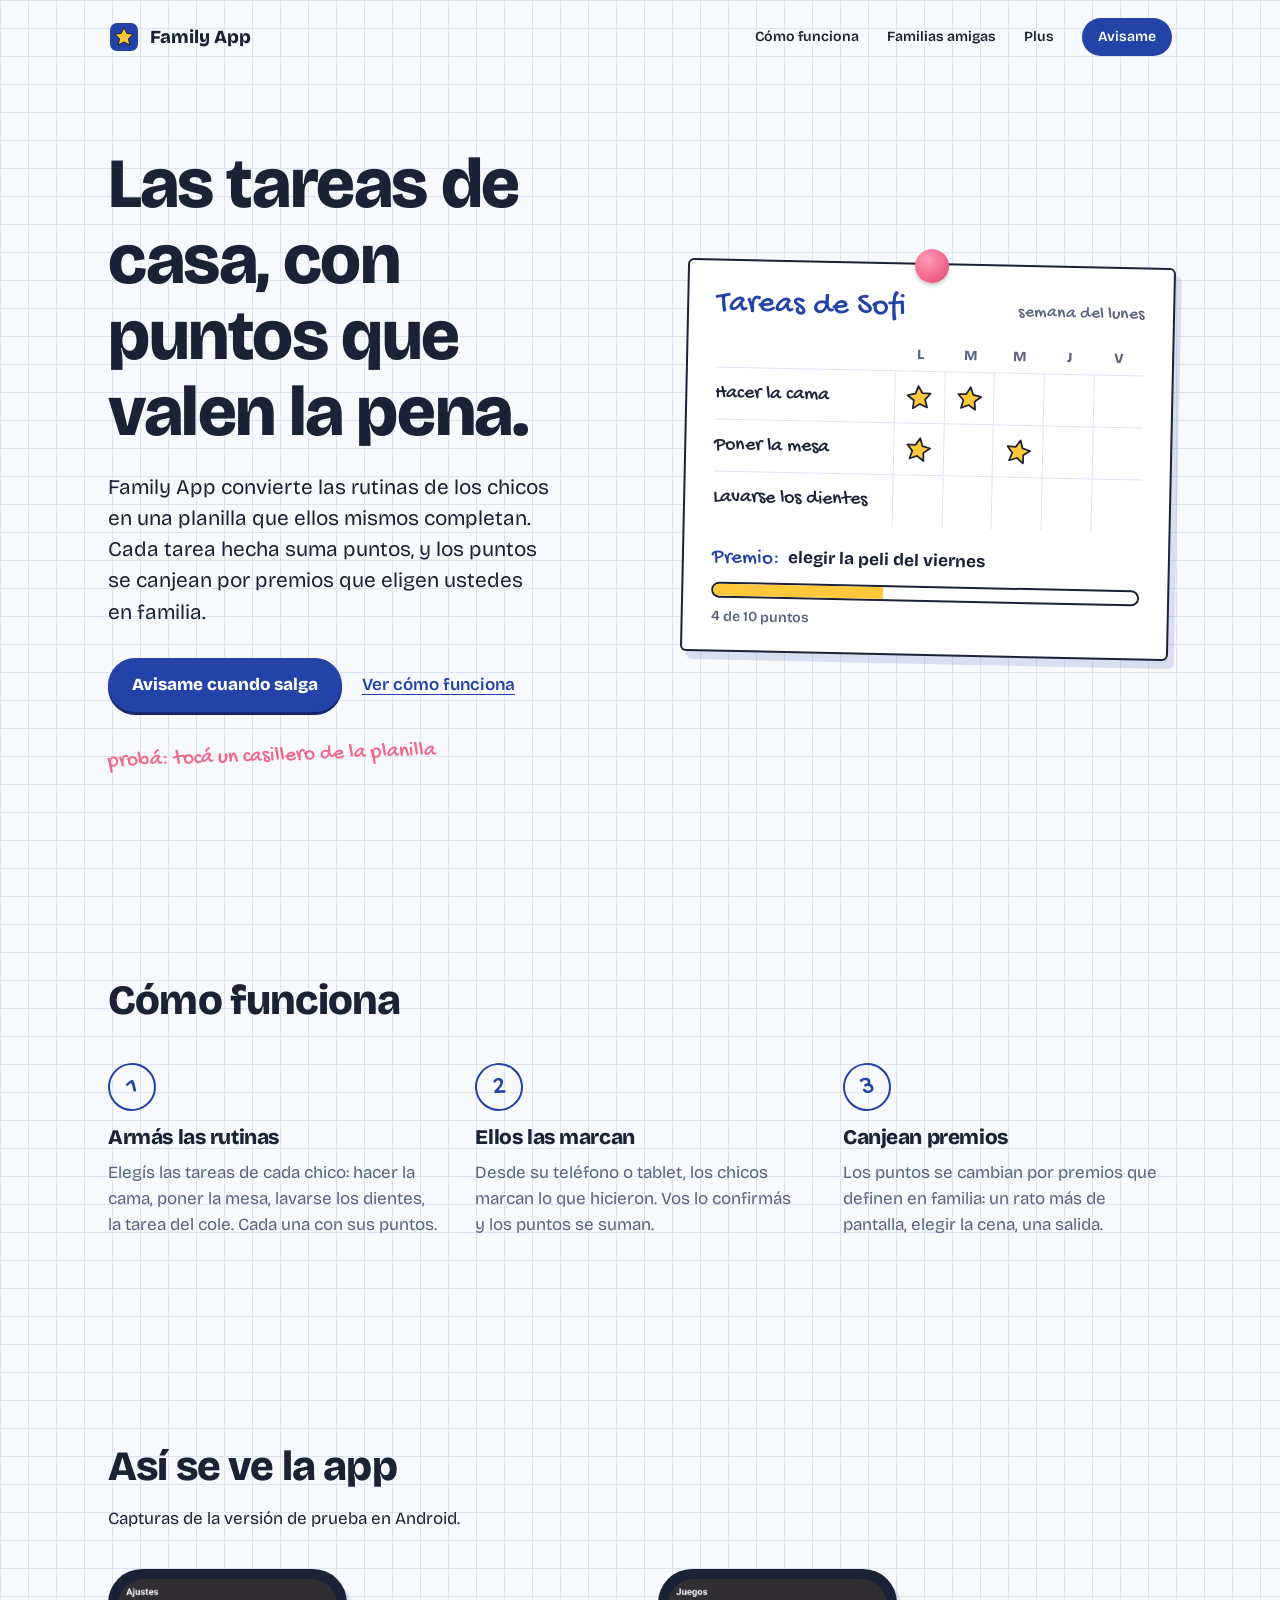
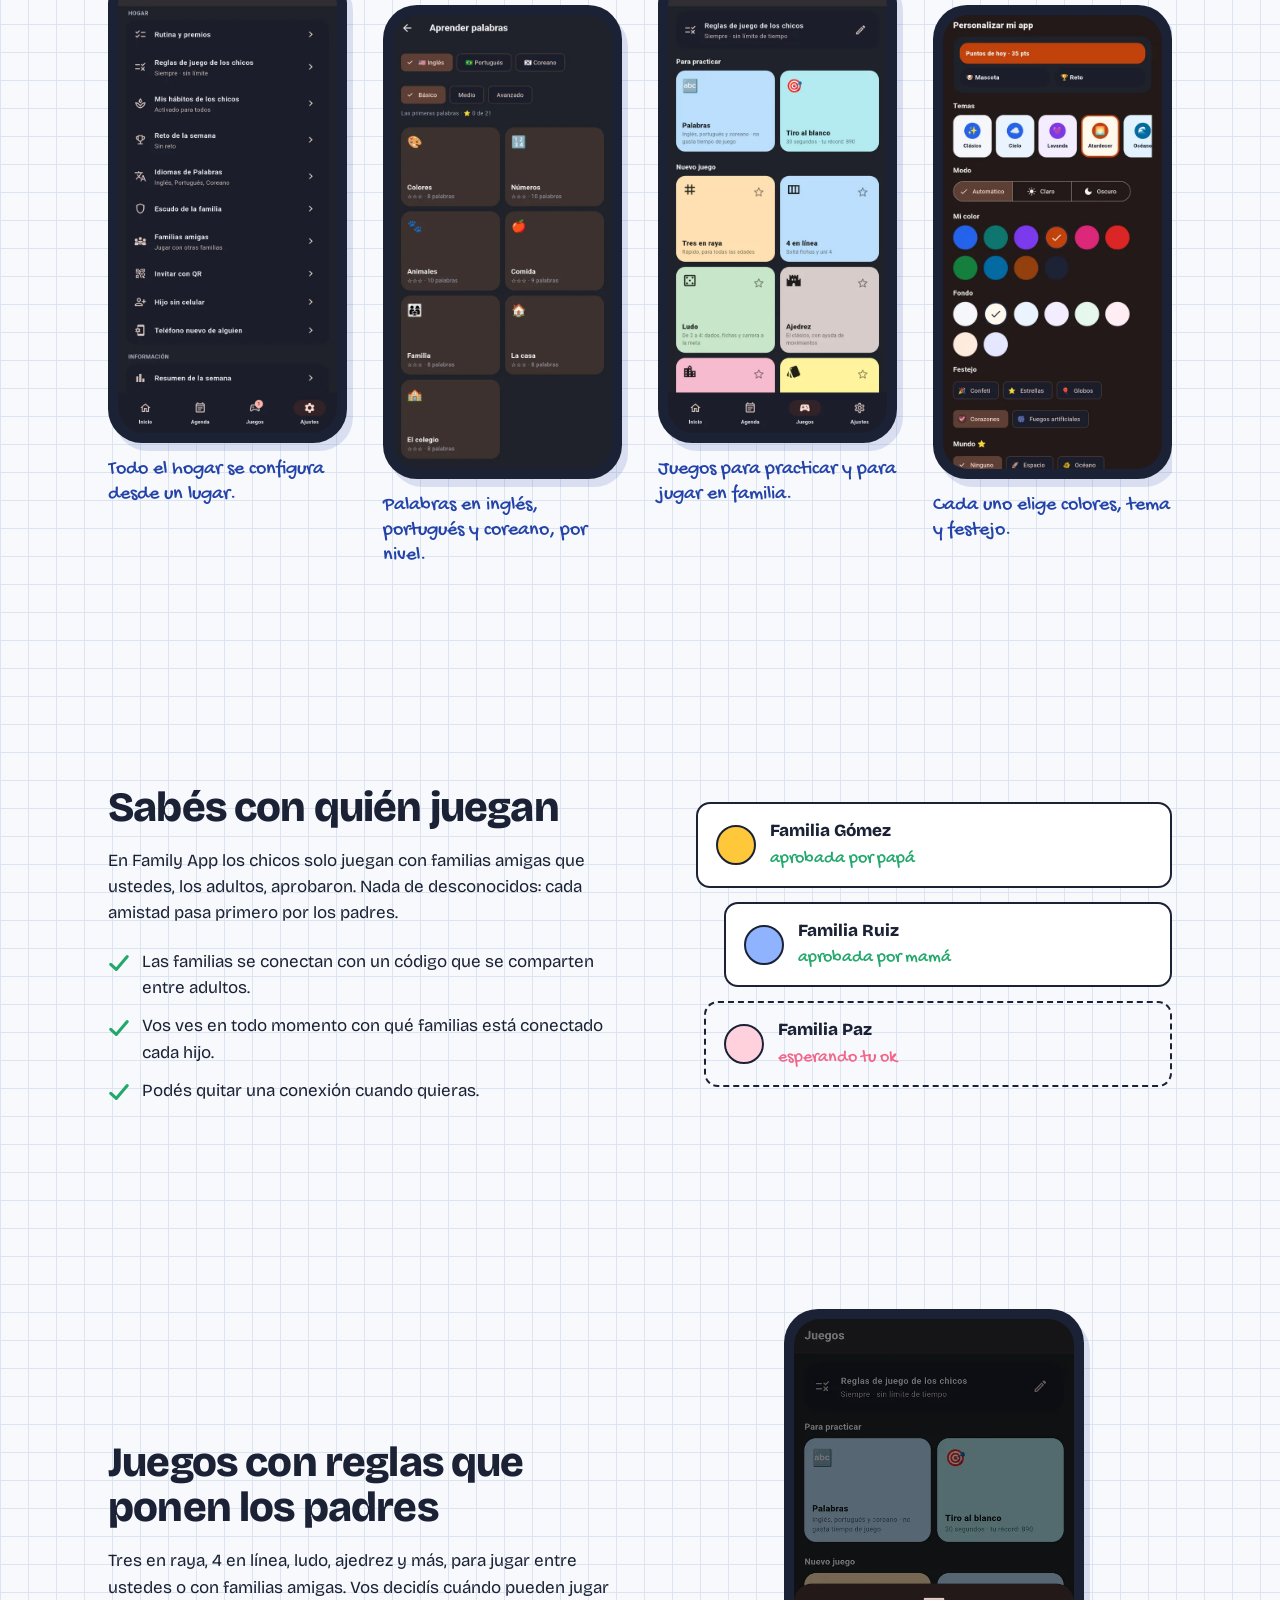
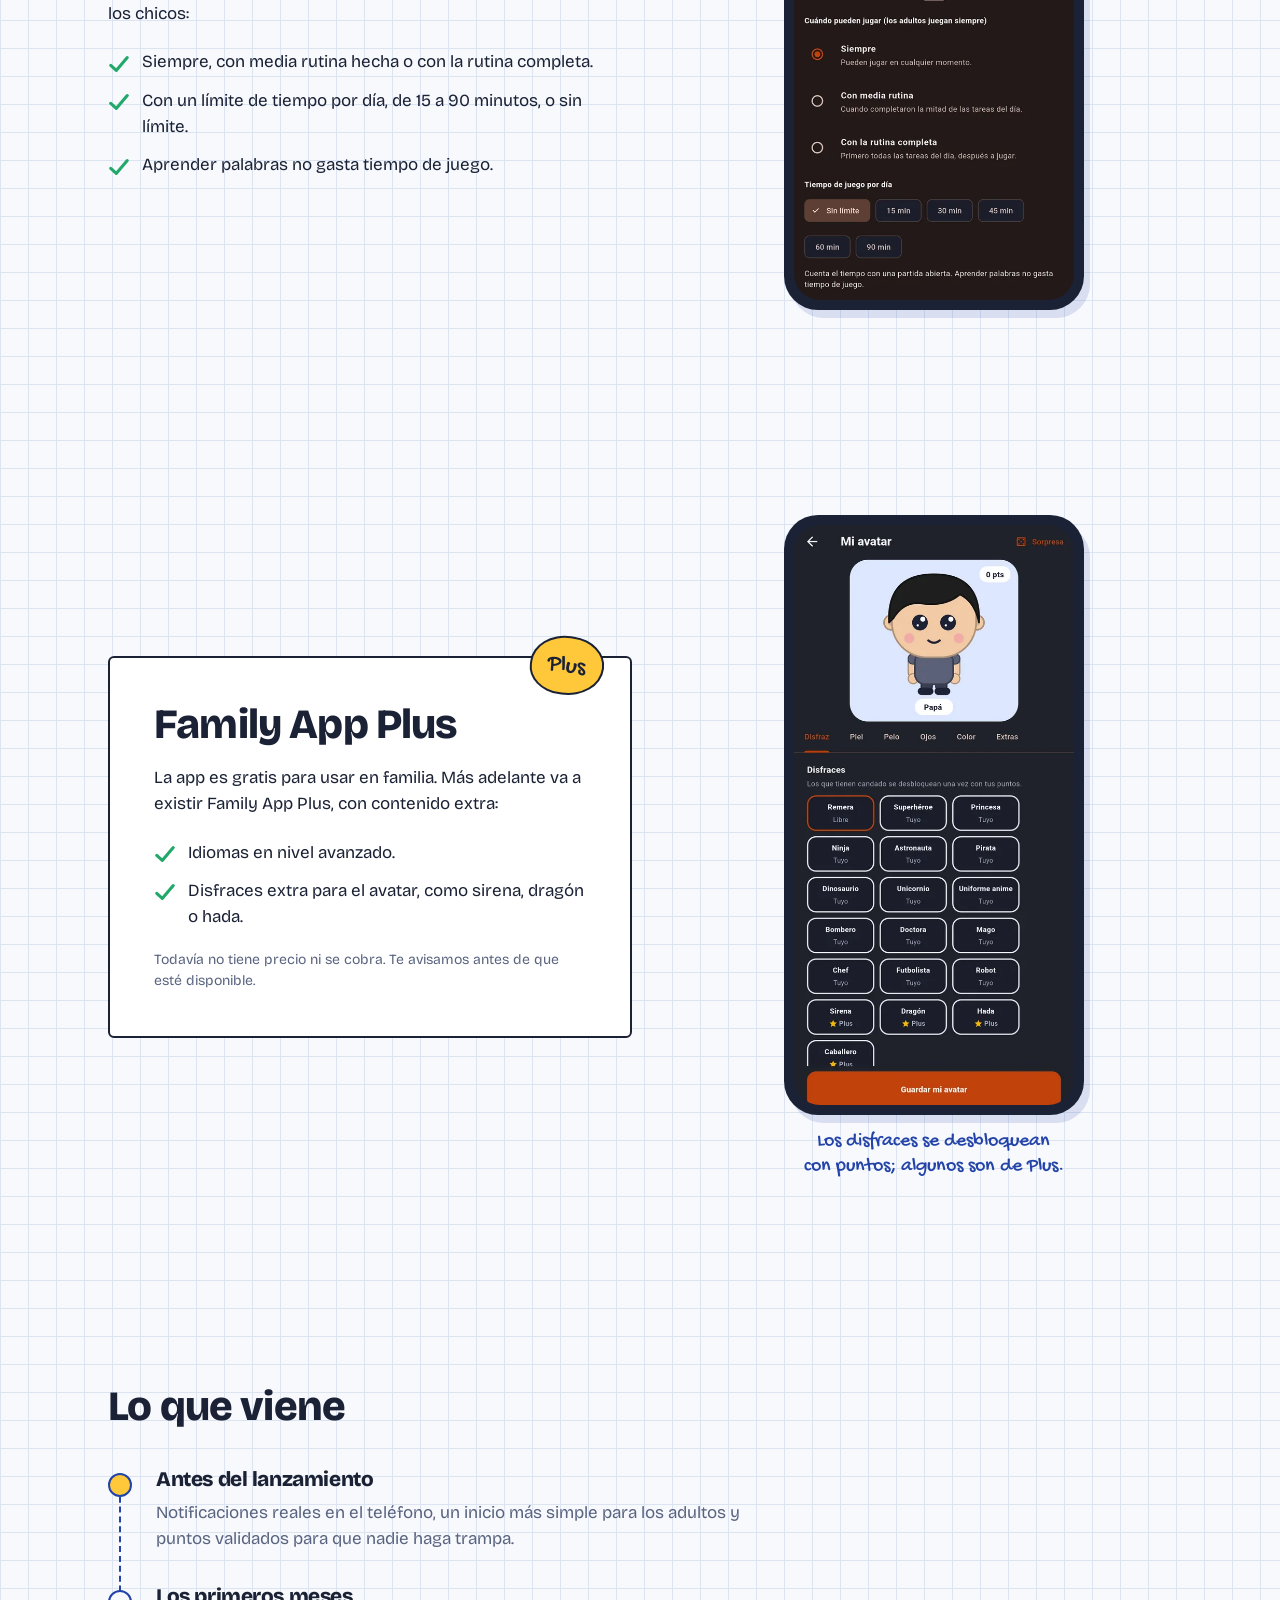
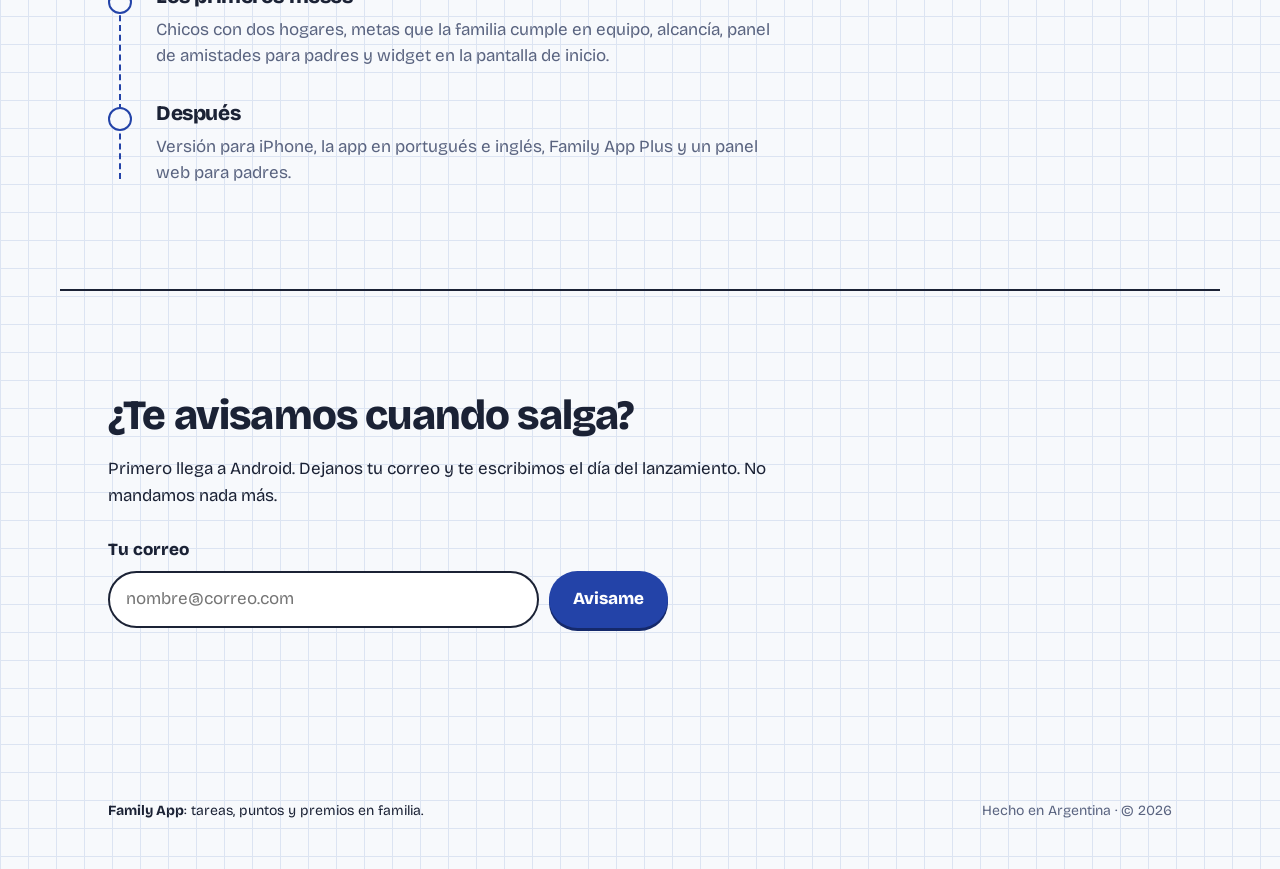
==== index.html @ 1976de0b "Agregar imagen para compartir" ====
<!doctype html>
<html lang="es-AR">
<head>
  <meta charset="utf-8">
  <meta name="viewport" content="width=device-width, initial-scale=1">
  <title>Family App · Tareas, puntos y premios en familia</title>
  <meta name="description" content="Family App ayuda a los chicos a hacerse cargo de sus tareas: rutinas, puntos y premios que se ganan en familia, y familias amigas para que sepas con quién juegan.">
  <!-- Vista previa al compartir (WhatsApp, Facebook, X). Si cambiás de dominio, actualizá las URL. -->
  <meta property="og:title" content="Family App: tareas, puntos y premios en familia">
  <meta property="og:description" content="Rutinas, puntos y premios para que los chicos se hagan cargo de sus tareas.">
  <meta property="og:type" content="website">
  <meta property="og:url" content="https://javimathesan.github.io/family_app_web/">
  <meta property="og:image" content="https://javimathesan.github.io/family_app_web/assets/og-image.jpg">
  <meta property="og:image:width" content="1200">
  <meta property="og:image:height" content="630">
  <meta property="og:image:alt" content="Family App: las tareas de casa, con puntos que valen la pena">
  <meta property="og:locale" content="es_AR">
  <meta name="twitter:card" content="summary_large_image">
  <meta name="theme-color" content="#2343A8">
  <link rel="icon" href="assets/favicon.svg" type="image/svg+xml">
  <link rel="preconnect" href="https://fonts.googleapis.com">
  <link rel="preconnect" href="https://fonts.gstatic.com" crossorigin>
  <link href="https://fonts.googleapis.com/css2?family=Bricolage+Grotesque:opsz,wght@12..96,400;12..96,600;12..96,800&family=Gochi+Hand&display=swap" rel="stylesheet">
  <link rel="stylesheet" href="styles.css">
</head>
<body>
  <a class="skip" href="#contenido">Ir al contenido</a>

  <header class="top">
    <a class="brand" href="#" aria-label="Family App, inicio">
      <img src="assets/favicon.svg" alt="" width="32" height="32">
      <span>Family App</span>
    </a>
    <nav aria-label="Secciones">
      <a href="#como-funciona">Cómo funciona</a>
      <a href="#familias">Familias amigas</a>
      <a href="#plus">Plus</a>
      <a class="nav-cta" href="#avisame">Avisame</a>
    </nav>
  </header>

  <main id="contenido">
    <!-- HERO -->
    <section class="hero">
      <div class="hero-copy">
        <h1>Las tareas de casa, con puntos que valen la pena.</h1>
        <p class="lead">Family App convierte las rutinas de los chicos en una planilla que ellos mismos completan. Cada tarea hecha suma puntos, y los puntos se canjean por premios que eligen ustedes en familia.</p>
        <div class="hero-actions">
          <a class="btn" href="#avisame">Avisame cuando salga</a>
          <a class="link" href="#como-funciona">Ver cómo funciona</a>
        </div>
        <p class="hand note-try">probá: tocá un casillero de la planilla</p>
      </div>

      <figure class="chart" aria-labelledby="chart-title">
        <div class="magnet" aria-hidden="true"></div>
        <div class="chart-head">
          <h2 id="chart-title" class="hand">Tareas de Sofi</h2>
          <span class="hand chart-week">semana del lunes</span>
        </div>
        <table>
          <thead>
            <tr>
              <th scope="col"><span class="sr-only">Tarea</span></th>
              <th scope="col">L</th><th scope="col">M</th><th scope="col">M</th><th scope="col">J</th><th scope="col">V</th>
            </tr>
          </thead>
          <tbody id="chart-body">
            <!-- se completa en main.js -->
          </tbody>
        </table>
        <div class="goal">
          <div class="goal-text">
            <span class="hand">Premio:</span>
            <strong>elegir la peli del viernes</strong>
          </div>
          <div class="goal-bar" role="progressbar" aria-valuemin="0" aria-valuemax="10" aria-valuenow="0" aria-label="Puntos para el premio">
            <span class="goal-fill"></span>
          </div>
          <output class="goal-count" id="goal-count" aria-live="polite">0 de 10 puntos</output>
        </div>
      </figure>
    </section>

    <!-- CÓMO FUNCIONA -->
    <section class="section" id="como-funciona">
      <h2>Cómo funciona</h2>
      <ol class="steps">
        <li>
          <h3>Armás las rutinas</h3>
          <p>Elegís las tareas de cada chico: hacer la cama, poner la mesa, lavarse los dientes, la tarea del cole. Cada una con sus puntos.</p>
        </li>
        <li>
          <h3>Ellos las marcan</h3>
          <p>Desde su teléfono o tablet, los chicos marcan lo que hicieron. Vos lo confirmás y los puntos se suman.</p>
        </li>
        <li>
          <h3>Canjean premios</h3>
          <p>Los puntos se cambian por premios que definen en familia: un rato más de pantalla, elegir la cena, una salida.</p>
        </li>
      </ol>
    </section>

    <!-- ASÍ SE VE -->
    <section class="section" id="asi-se-ve">
      <h2>Así se ve la app</h2>
      <p>Capturas de la versión de prueba en Android.</p>
      <div class="shots" tabindex="0" aria-label="Capturas de la app, se pueden desplazar">
        <figure class="phone-fig">
          <div class="phone"><img src="assets/capturas/ajustes-hogar.webp" alt="Ajustes del hogar: rutina y premios, reglas de juego, hábitos, reto de la semana, idiomas, familias amigas e invitar con QR" width="540" height="1120" loading="lazy"></div>
          <figcaption>Todo el hogar se configura desde un lugar.</figcaption>
        </figure>
        <figure class="phone-fig">
          <div class="phone"><img src="assets/capturas/palabras.webp" alt="Aprender palabras en inglés, portugués y coreano, por niveles y temas como colores, números y animales" width="540" height="1120" loading="lazy"></div>
          <figcaption>Palabras en inglés, portugués y coreano, por nivel.</figcaption>
        </figure>
        <figure class="phone-fig">
          <div class="phone"><img src="assets/capturas/juegos.webp" alt="Pantalla de juegos: para practicar y juegos de mesa como tres en raya, 4 en línea, ludo y ajedrez" width="540" height="1120" loading="lazy"></div>
          <figcaption>Juegos para practicar y para jugar en familia.</figcaption>
        </figure>
        <figure class="phone-fig">
          <div class="phone"><img src="assets/capturas/personalizar.webp" alt="Personalizar la app: temas, modo claro u oscuro, color, fondo y festejos" width="540" height="1120" loading="lazy"></div>
          <figcaption>Cada uno elige colores, tema y festejo.</figcaption>
        </figure>
      </div>
    </section>

    <!-- FAMILIAS AMIGAS -->
    <section class="section split" id="familias">
      <div>
        <h2>Sabés con quién juegan</h2>
        <p>En Family App los chicos solo juegan con familias amigas que ustedes, los adultos, aprobaron. Nada de desconocidos: cada amistad pasa primero por los padres.</p>
        <ul class="ticks">
          <li>Las familias se conectan con un código que se comparten entre adultos.</li>
          <li>Vos ves en todo momento con qué familias está conectado cada hijo.</li>
          <li>Podés quitar una conexión cuando quieras.</li>
        </ul>
      </div>
      <div class="friends" aria-hidden="true">
        <div class="friend"><span class="dot dot-a"></span>Familia Gómez<small class="hand">aprobada por papá</small></div>
        <div class="friend"><span class="dot dot-b"></span>Familia Ruiz<small class="hand">aprobada por mamá</small></div>
        <div class="friend pending"><span class="dot dot-c"></span>Familia Paz<small class="hand">esperando tu ok</small></div>
      </div>
    </section>

    <!-- JUEGOS -->
    <section class="section split" id="juegos">
      <div>
        <h2>Juegos con reglas que ponen los padres</h2>
        <p>Tres en raya, 4 en línea, ludo, ajedrez y más, para jugar entre ustedes o con familias amigas. Vos decidís cuándo pueden jugar los chicos:</p>
        <ul class="ticks">
          <li>Siempre, con media rutina hecha o con la rutina completa.</li>
          <li>Con un límite de tiempo por día, de 15 a 90 minutos, o sin límite.</li>
          <li>Aprender palabras no gasta tiempo de juego.</li>
        </ul>
      </div>
      <figure class="phone-fig solo">
        <div class="phone"><img src="assets/capturas/reglas-de-juego.webp" alt="Reglas de juego: cuándo pueden jugar los chicos y cuánto tiempo por día" width="540" height="1120" loading="lazy"></div>
      </figure>
    </section>

    <!-- PLUS -->
    <section class="section plus split" id="plus">
      <div class="plus-card">
        <span class="sticker" aria-hidden="true">Plus</span>
        <h2>Family App Plus</h2>
        <p>La app es gratis para usar en familia. Más adelante va a existir Family App Plus, con contenido extra:</p>
        <ul class="ticks">
          <li>Idiomas en nivel avanzado.</li>
          <li>Disfraces extra para el avatar, como sirena, dragón o hada.</li>
        </ul>
        <p class="muted">Todavía no tiene precio ni se cobra. Te avisamos antes de que esté disponible.</p>
      </div>
      <figure class="phone-fig solo">
        <div class="phone"><img src="assets/capturas/avatar.webp" alt="Editor de avatar con disfraces: los comunes se desbloquean con puntos y algunos son de Plus" width="540" height="1120" loading="lazy"></div>
        <figcaption>Los disfraces se desbloquean con puntos; algunos son de Plus.</figcaption>
      </figure>
    </section>

    <!-- LO QUE VIENE -->
    <section class="section" id="lo-que-viene">
      <h2>Lo que viene</h2>
      <ol class="road">
        <li>
          <h3>Antes del lanzamiento</h3>
          <p>Notificaciones reales en el teléfono, un inicio más simple para los adultos y puntos validados para que nadie haga trampa.</p>
        </li>
        <li>
          <h3>Los primeros meses</h3>
          <p>Chicos con dos hogares, metas que la familia cumple en equipo, alcancía, panel de amistades para padres y widget en la pantalla de inicio.</p>
        </li>
        <li>
          <h3>Después</h3>
          <p>Versión para iPhone, la app en portugués e inglés, Family App Plus y un panel web para padres.</p>
        </li>
      </ol>
    </section>

    <!-- AVISAME -->
    <section class="section signup" id="avisame">
      <h2>¿Te avisamos cuando salga?</h2>
      <p>Primero llega a Android. Dejanos tu correo y te escribimos el día del lanzamiento. No mandamos nada más.</p>
      <form id="signup-form" class="signup-form" novalidate>
        <label for="email">Tu correo</label>
        <div class="field">
          <input id="email" name="email" type="email" autocomplete="email" placeholder="nombre@correo.com" required>
          <button class="btn" type="submit">Avisame</button>
        </div>
        <p class="form-msg" id="form-msg" role="status" aria-live="polite"></p>
      </form>
    </section>
  </main>

  <footer class="foot">
    <p><strong>Family App</strong>: tareas, puntos y premios en familia.</p>
    <p class="muted">Hecho en Argentina · © <span id="year">2026</span></p>
  </footer>

  <script src="main.js"></script>
</body>
</html>
---- styles.css ----
/* Family App — sitio del producto
   Lenguaje visual: la planilla de tareas pegada en la heladera.
   Papel cuadriculado, birome azul, stickers. */

:root {
  --paper: #F7F9FC;      /* papel frío, no crema */
  --grid: #DCE4F2;       /* cuadrícula del cuaderno */
  --ink: #2343A8;        /* birome azul */
  --text: #1B2235;
  --muted: #5A6480;
  --star: #FFC83A;       /* sticker estrella */
  --mint: #23A86B;       /* tilde / aprobado */
  --gum: #F2668B;        /* chicle, acento secundario */
  --card: #FFFFFF;

  --font: "Bricolage Grotesque", system-ui, sans-serif;
  --hand: "Gochi Hand", "Comic Sans MS", cursive;

  --step--1: 0.875rem;
  --step-0: 1.0625rem;
  --step-1: 1.3rem;
  --step-2: 1.7rem;
  --step-3: clamp(2rem, 4vw, 2.6rem);
  --step-4: clamp(2.5rem, 6.2vw, 4.4rem);

  --gutter: clamp(16px, 4vw, 48px);
  --max: 1160px;
}

*, *::before, *::after { box-sizing: border-box; }
html { scroll-behavior: smooth; }
@media (prefers-reduced-motion: reduce) { html { scroll-behavior: auto; } }

body {
  margin: 0;
  font-family: var(--font);
  font-size: var(--step-0);
  line-height: 1.55;
  color: var(--text);
  background-color: var(--paper);
  background-image:
    linear-gradient(var(--grid) 1px, transparent 1px),
    linear-gradient(90deg, var(--grid) 1px, transparent 1px);
  background-size: 28px 28px;
  -webkit-font-smoothing: antialiased;
}

img { display: block; max-width: 100%; }
h1, h2, h3 { font-weight: 800; line-height: 1.08; letter-spacing: -0.02em; margin: 0; }
p { margin: 0; }
a { color: var(--ink); }

:focus-visible { outline: 3px solid var(--gum); outline-offset: 3px; border-radius: 4px; }

.hand { font-family: var(--hand); font-weight: 400; letter-spacing: 0; }
.muted { color: var(--muted); }
.sr-only { position: absolute; width: 1px; height: 1px; overflow: hidden; clip: rect(0 0 0 0); white-space: nowrap; }

.skip { position: absolute; left: -999px; top: 8px; background: var(--ink); color: #fff; padding: 8px 14px; border-radius: 8px; z-index: 10; }
.skip:focus { left: 8px; }

/* ---------- Encabezado ---------- */
.top {
  max-width: var(--max);
  margin: 0 auto;
  padding: 18px var(--gutter);
  display: flex;
  align-items: center;
  justify-content: space-between;
  gap: 16px;
}
.brand { display: flex; align-items: center; gap: 10px; text-decoration: none; color: var(--text); font-weight: 800; font-size: 1.15rem; }
.top nav { display: flex; align-items: center; gap: clamp(12px, 2.4vw, 28px); }
.top nav a { text-decoration: none; color: var(--text); font-weight: 600; font-size: var(--step--1); }
.top nav a:hover { color: var(--ink); text-decoration: underline; text-underline-offset: 4px; }
.top nav .nav-cta { background: var(--ink); color: #fff; padding: 8px 16px; border-radius: 999px; }
.top nav .nav-cta:hover { color: #fff; background: #1A3488; text-decoration: none; }

/* ---------- Botones ---------- */
.btn {
  display: inline-block;
  font: inherit;
  font-weight: 800;
  background: var(--ink);
  color: #fff;
  border: 0;
  padding: 14px 24px;
  border-radius: 999px;
  text-decoration: none;
  cursor: pointer;
  box-shadow: 0 3px 0 #15296B;
  transition: transform .12s ease, box-shadow .12s ease;
}
.btn:hover { background: #1A3488; }
.btn:active { transform: translateY(3px); box-shadow: 0 0 0 #15296B; }
.link { font-weight: 600; text-underline-offset: 4px; }

/* ---------- Hero ---------- */
.hero {
  max-width: var(--max);
  margin: 0 auto;
  padding: clamp(32px, 6vw, 72px) var(--gutter) clamp(56px, 8vw, 104px);
  display: grid;
  grid-template-columns: 1.05fr 1fr;
  gap: clamp(32px, 5vw, 72px);
  align-items: center;
}
.hero h1 { font-size: var(--step-4); max-width: 13ch; }
.lead { margin-top: 22px; font-size: var(--step-1); line-height: 1.5; max-width: 34ch; color: var(--text); }
.hero-actions { margin-top: 30px; display: flex; flex-wrap: wrap; gap: 20px; align-items: center; }
.note-try { margin-top: 28px; font-size: 1.35rem; color: var(--gum); transform: rotate(-2deg); display: inline-block; }

/* La planilla */
.chart {
  position: relative;
  margin: 0;
  background: var(--card);
  border: 2px solid var(--text);
  border-radius: 6px;
  padding: 26px clamp(16px, 3vw, 28px) 22px;
  transform: rotate(1.2deg);
  box-shadow: 6px 8px 0 rgba(35, 67, 168, .14);
}
.magnet {
  position: absolute; top: -16px; left: 50%;
  width: 34px; height: 34px; margin-left: -17px;
  border-radius: 50%;
  background: radial-gradient(circle at 35% 30%, #FF9BB5, var(--gum) 60%, #C9466B);
  box-shadow: 0 3px 4px rgba(0,0,0,.18);
}
.chart-head { display: flex; justify-content: space-between; align-items: baseline; gap: 12px; margin-bottom: 12px; }
.chart-head h2 { font-size: 2rem; color: var(--ink); font-weight: 400; }
.chart-week { color: var(--muted); font-size: 1.1rem; }

.chart table { width: 100%; border-collapse: collapse; table-layout: fixed; }
.chart th { font-weight: 800; font-size: var(--step--1); color: var(--muted); padding: 6px 0; }
.chart thead th:first-child { width: 42%; }
.chart tbody th {
  text-align: left; font-family: var(--hand); font-weight: 400; font-size: 1.25rem; color: var(--text);
  padding: 4px 6px 4px 0; border-top: 1.5px solid var(--grid);
}
.chart td { border-top: 1.5px solid var(--grid); border-left: 1.5px solid var(--grid); padding: 0; height: 52px; }

.cell {
  width: 100%; height: 100%;
  background: transparent; border: 0; padding: 0;
  cursor: pointer; display: grid; place-items: center;
}
.cell:hover { background: #F1F5FD; }
.cell svg { width: 30px; height: 30px; opacity: 0; transform: scale(.3) rotate(-40deg); }
.cell[aria-pressed="true"] svg { opacity: 1; transform: scale(1) rotate(var(--tilt, -8deg)); transition: transform .28s cubic-bezier(.3,1.6,.5,1), opacity .1s; }
@media (prefers-reduced-motion: reduce) { .cell[aria-pressed="true"] svg { transition: none; } }

.goal { margin-top: 18px; display: grid; gap: 8px; }
.goal-text { display: flex; gap: 8px; align-items: baseline; flex-wrap: wrap; }
.goal-text .hand { color: var(--ink); font-size: 1.3rem; }
.goal-bar { height: 16px; border: 2px solid var(--text); border-radius: 999px; overflow: hidden; background: #fff; }
.goal-fill { display: block; height: 100%; width: 0; background: var(--star); transition: width .35s ease; }
.goal-count { font-size: var(--step--1); color: var(--muted); font-weight: 600; }
.goal.done .goal-count { color: var(--mint); }

/* ---------- Secciones ---------- */
.section {
  max-width: var(--max);
  margin: 0 auto;
  padding: clamp(56px, 8vw, 104px) var(--gutter);
}
.section > h2 { font-size: var(--step-3); max-width: 20ch; }
.section > p { margin-top: 18px; max-width: 60ch; }
.narrow { font-size: var(--step-1); }

/* Pasos (es una secuencia real) */
.steps { list-style: none; counter-reset: step; padding: 0; margin: 40px 0 0; display: grid; grid-template-columns: repeat(3, 1fr); gap: clamp(20px, 3vw, 40px); }
.steps li { counter-increment: step; position: relative; padding-top: 64px; }
.steps li::before {
  content: counter(step);
  position: absolute; top: 0; left: 0;
  width: 48px; height: 48px; border-radius: 50%;
  display: grid; place-items: center;
  font-family: var(--hand); font-size: 1.7rem; color: var(--ink);
  border: 2px solid var(--ink);
  transform: rotate(-6deg);
}
.steps h3 { font-size: var(--step-1); }
.steps p { margin-top: 10px; color: var(--muted); max-width: 32ch; }

/* Familias amigas */
.split { display: grid; grid-template-columns: 1.1fr 1fr; gap: clamp(32px, 5vw, 72px); align-items: center; }
.split h2 { font-size: var(--step-3); }
.split > div > p { margin-top: 18px; max-width: 46ch; }
.ticks { list-style: none; padding: 0; margin: 22px 0 0; display: grid; gap: 12px; }
.ticks li { position: relative; padding-left: 34px; max-width: 46ch; }
.ticks li::before {
  content: ""; position: absolute; left: 0; top: .2em;
  width: 22px; height: 22px;
  background: no-repeat center/contain url("data:image/svg+xml,%3Csvg xmlns='http://www.w3.org/2000/svg' viewBox='0 0 24 24'%3E%3Cpath d='M3 13.5 9 19 21 5' fill='none' stroke='%2323A86B' stroke-width='3.4' stroke-linecap='round' stroke-linejoin='round'/%3E%3C/svg%3E");
}

.friends { display: grid; gap: 14px; }
.friend {
  display: grid; grid-template-columns: auto 1fr; column-gap: 14px; align-items: center;
  background: var(--card); border: 2px solid var(--text); border-radius: 14px;
  padding: 14px 18px; font-weight: 800;
}
.friend small { grid-column: 2; font-size: 1.1rem; color: var(--mint); }
.friend.pending { border-style: dashed; background: transparent; }
.friend.pending small { color: var(--gum); }
.friend:nth-child(2) { margin-left: 28px; }
.friend:nth-child(3) { margin-left: 8px; }
.dot { grid-row: span 2; width: 40px; height: 40px; border-radius: 50%; border: 2px solid var(--text); }
.dot-a { background: var(--star); }
.dot-b { background: #8FB3FF; }
.dot-c { background: #FFD1DC; }

/* Capturas en marco de teléfono */
.phone-fig { margin: 0; }
.phone {
  background: #1B2235;
  border-radius: 34px;
  padding: 10px;
  box-shadow: 6px 8px 0 rgba(35, 67, 168, .14);
}
.phone img { width: 100%; height: auto; border-radius: 26px; }
.phone-fig figcaption { margin-top: 14px; font-family: var(--hand); font-size: 1.25rem; color: var(--ink); line-height: 1.25; max-width: 24ch; }
.phone-fig.solo { width: 100%; max-width: 300px; justify-self: center; }
.phone-fig.solo figcaption { text-align: center; margin-inline: auto; }

.shots {
  margin-top: 36px;
  display: grid;
  grid-template-columns: repeat(4, minmax(200px, 1fr));
  gap: clamp(18px, 3vw, 36px);
  overflow-x: auto;
  scroll-snap-type: x mandatory;
  padding-bottom: 12px;
}
.shots .phone-fig { scroll-snap-align: start; }
.shots .phone-fig:nth-child(even) { margin-top: 36px; }

/* Plus */
.plus-card {
  position: relative;
  max-width: 640px;
  background: var(--card);
  border: 2px solid var(--text);
  border-radius: 6px;
  padding: clamp(28px, 4vw, 44px);
}
.plus-card h2 { font-size: var(--step-3); }
.plus-card > p { margin-top: 16px; max-width: 52ch; }
.plus-card .muted { font-size: var(--step--1); }
.sticker {
  position: absolute; top: -22px; right: 26px;
  font-family: var(--hand); font-size: 1.5rem; color: var(--text);
  background: var(--star);
  padding: 10px 16px 8px;
  border-radius: 50% 46% 52% 44%;
  transform: rotate(8deg);
  border: 2px solid var(--text);
}

/* Lo que viene (también es una secuencia) */
.road { list-style: none; padding: 0; margin: 40px 0 0; position: relative; display: grid; gap: 34px; max-width: 720px; }
.road::before { content: ""; position: absolute; left: 11px; top: 8px; bottom: 8px; border-left: 2px dashed var(--ink); }
.road li { position: relative; padding-left: 48px; }
.road li::before {
  content: ""; position: absolute; left: 0; top: 4px;
  width: 24px; height: 24px; border-radius: 50%;
  background: var(--paper); border: 2px solid var(--ink);
}
.road li:first-child::before { background: var(--star); }
.road h3 { font-size: var(--step-1); }
.road p { margin-top: 8px; color: var(--muted); max-width: 56ch; }

/* Avisame */
.signup { border-top: 2px solid var(--text); }
.signup-form { margin-top: 28px; max-width: 560px; }
.signup-form label { display: block; font-weight: 800; margin-bottom: 8px; }
.field { display: flex; gap: 10px; flex-wrap: wrap; }
.field input {
  flex: 1 1 240px; min-width: 0;
  font: inherit; padding: 13px 16px;
  border: 2px solid var(--text); border-radius: 999px; background: #fff; color: var(--text);
}
.field input[aria-invalid="true"] { border-color: var(--gum); }
.form-msg { margin-top: 12px; min-height: 1.5em; font-weight: 600; }
.form-msg.error { color: #C2264F; }
.form-msg.ok { color: var(--mint); }

/* Pie */
.foot {
  max-width: var(--max); margin: 0 auto;
  padding: 32px var(--gutter) 48px;
  display: flex; justify-content: space-between; flex-wrap: wrap; gap: 8px;
  font-size: var(--step--1);
}

/* ---------- Responsive ---------- */
@media (max-width: 880px) {
  .hero, .split { grid-template-columns: 1fr; }
  .hero h1 { max-width: 16ch; }
  .chart { transform: rotate(0.6deg); }
  .steps { grid-template-columns: 1fr; }
  .note-try { margin-bottom: 8px; }
  .shots { grid-template-columns: repeat(4, 62vw); margin-inline: calc(var(--gutter) * -1); padding-inline: var(--gutter); scroll-padding-inline: var(--gutter); }
  .shots .phone-fig:nth-child(even) { margin-top: 0; }
  .phone-fig.solo { max-width: 260px; }
}
@media (max-width: 560px) {
  .top nav a:not(.nav-cta) { display: none; }
  .chart tbody th { font-size: 1.05rem; }
  .chart td { height: 44px; }
  .cell svg { width: 24px; height: 24px; }
  .friend:nth-child(2) { margin-left: 14px; }
}
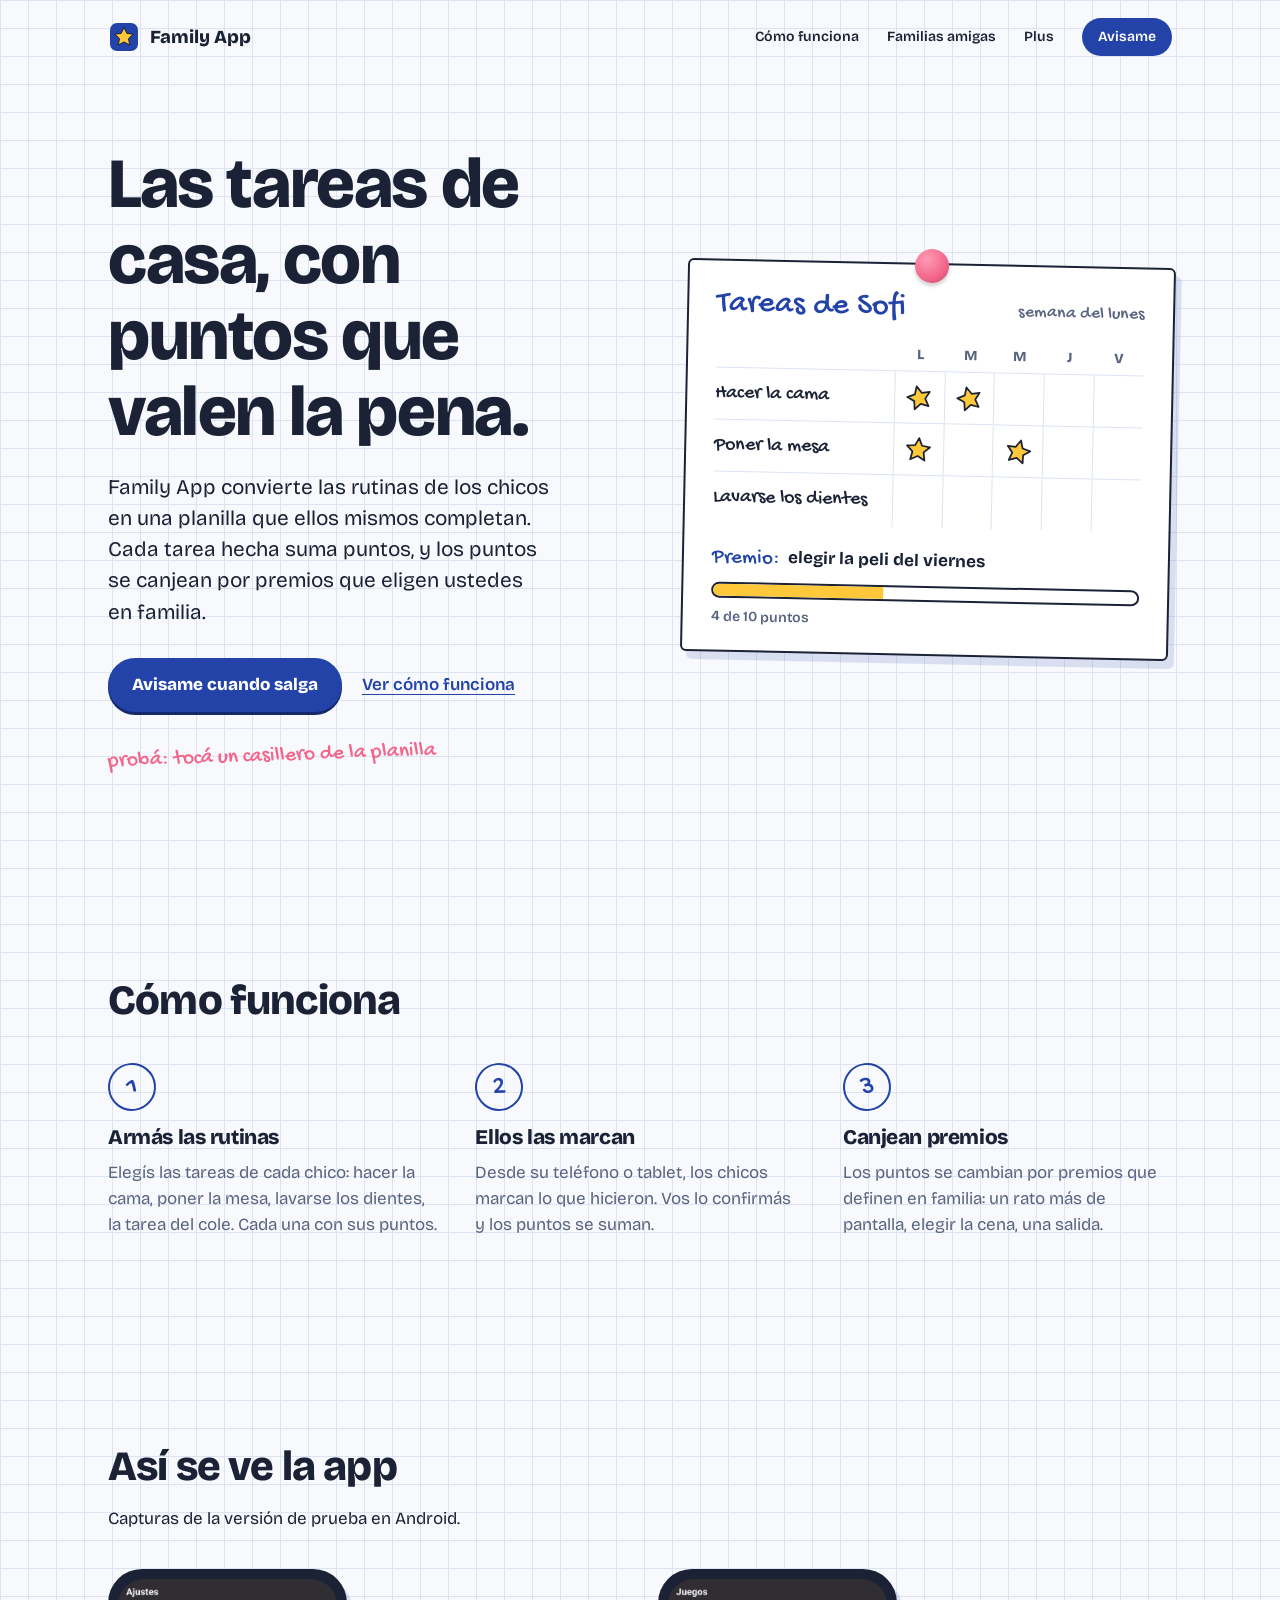
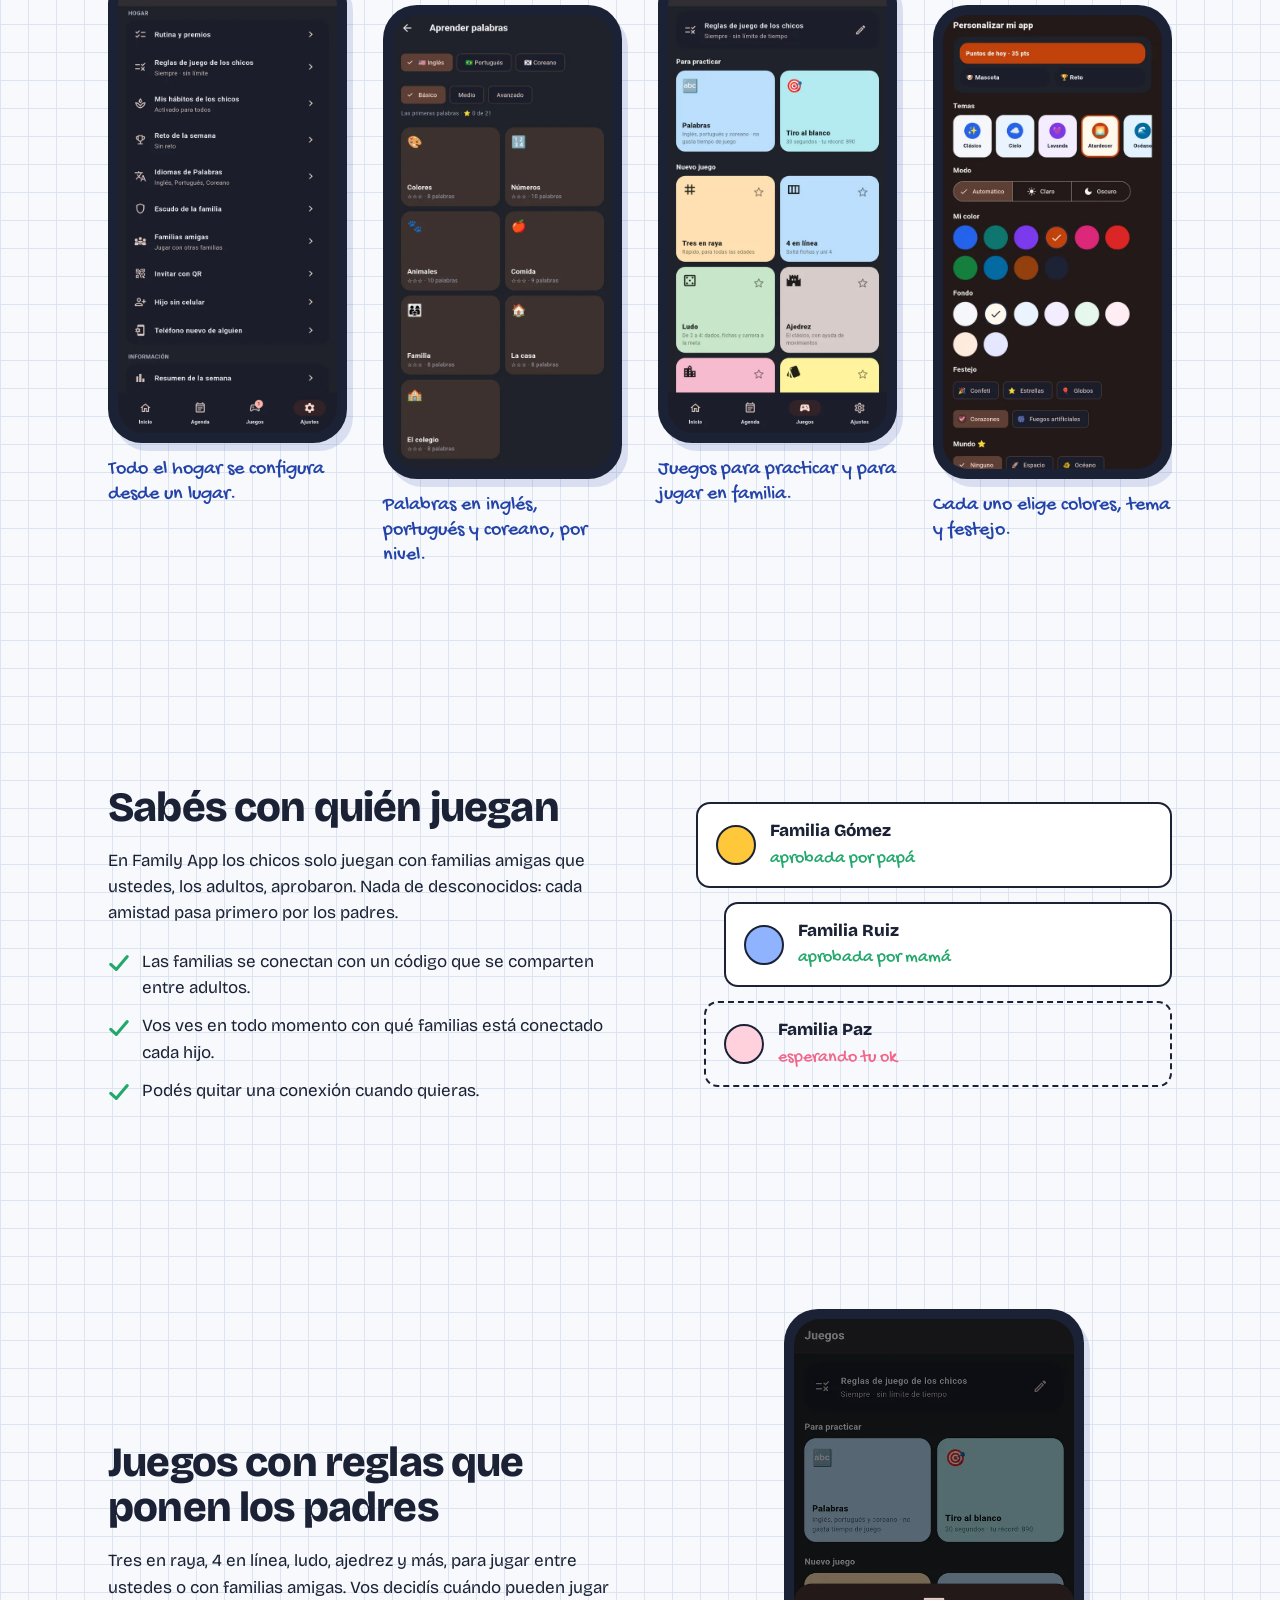
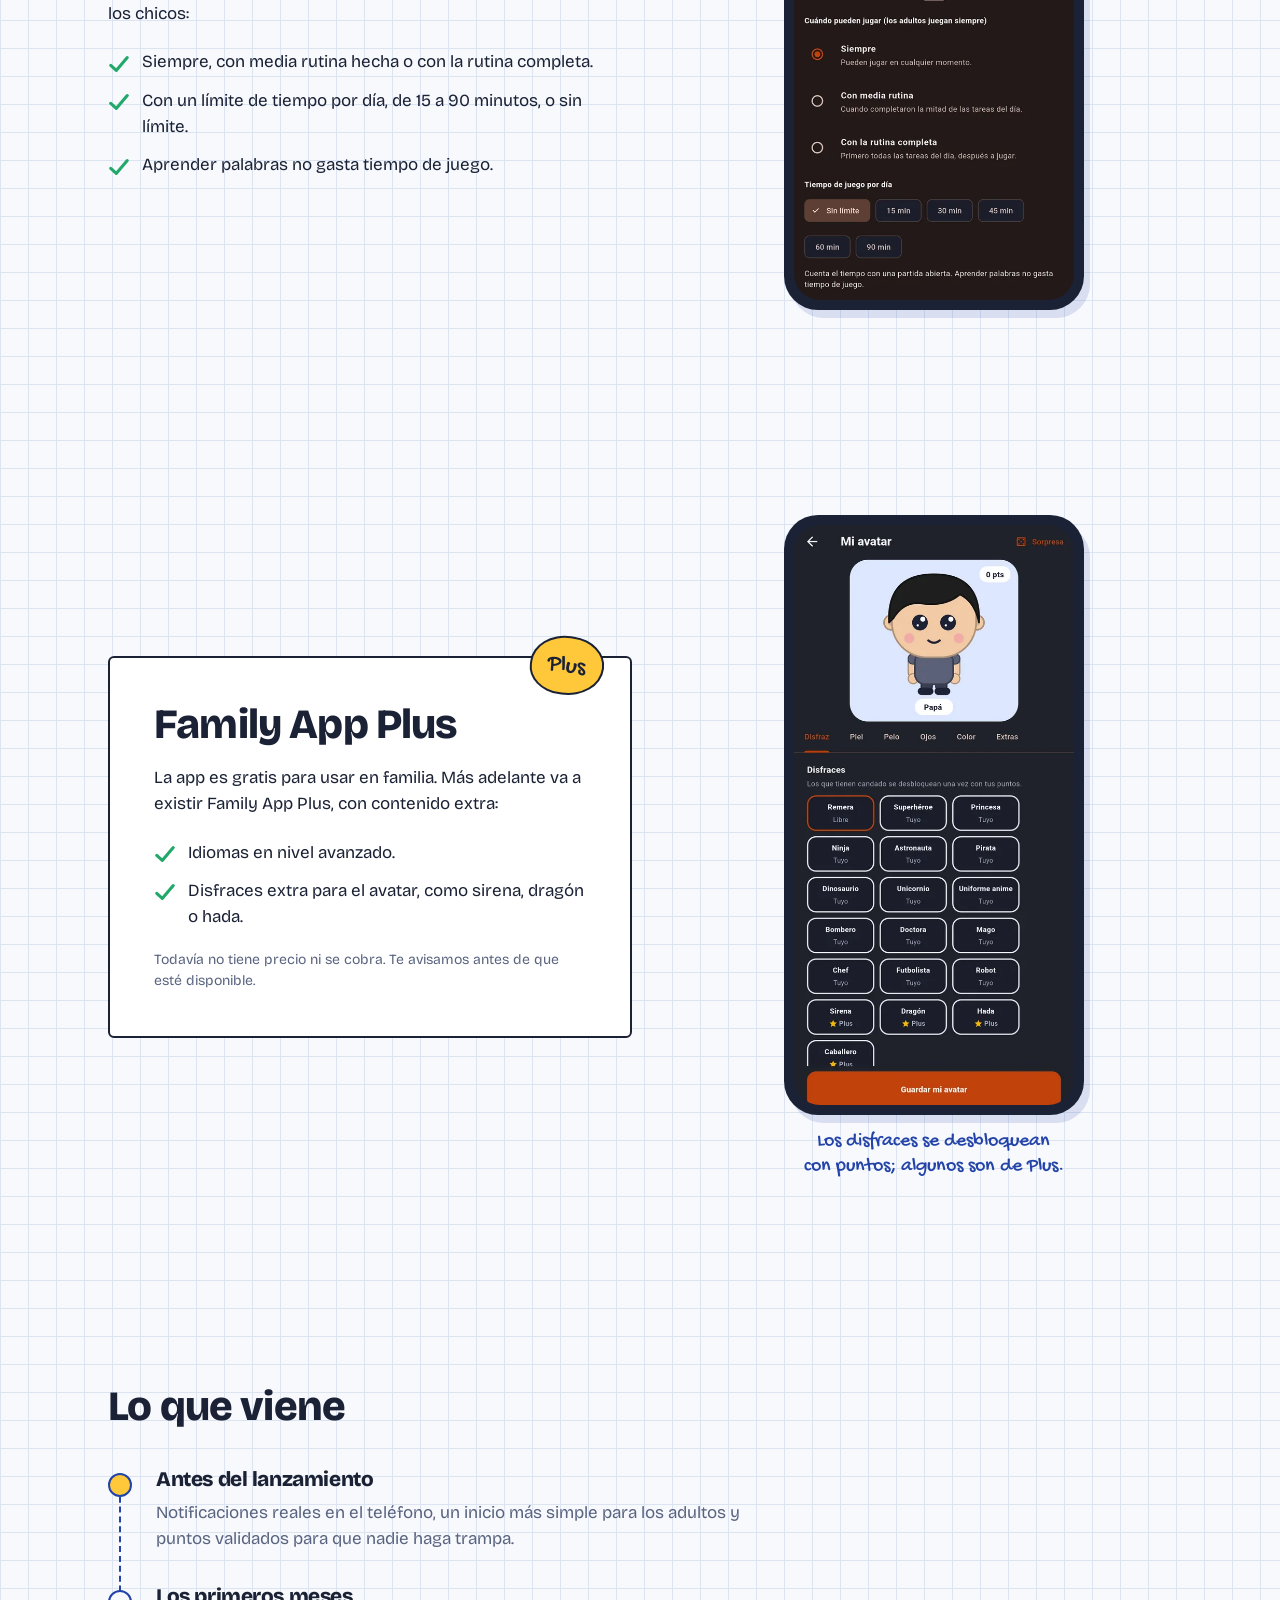
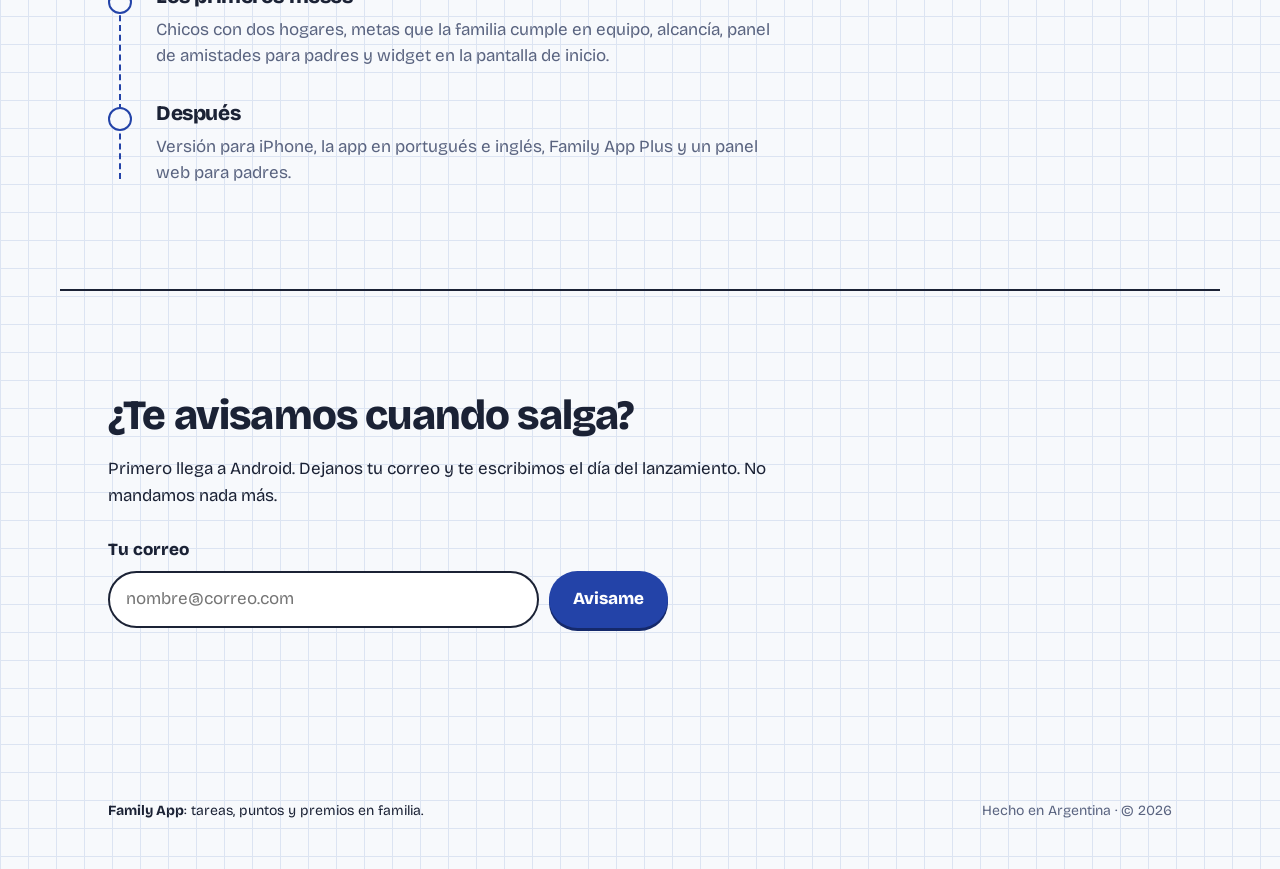
==== commit e06c593b: "Nueva imagen para compartir" ====
--- a/index.html
+++ b/index.html
@@ -10,10 +10,10 @@
   <meta property="og:description" content="Rutinas, puntos y premios para que los chicos se hagan cargo de sus tareas.">
   <meta property="og:type" content="website">
   <meta property="og:url" content="https://javimathesan.github.io/family_app_web/">
-  <meta property="og:image" content="https://javimathesan.github.io/family_app_web/assets/og-image.jpg">
+  <meta property="og:image" content="https://javimathesan.github.io/family_app_web/assets/og-image-v2.jpg">
   <meta property="og:image:width" content="1200">
   <meta property="og:image:height" content="630">
-  <meta property="og:image:alt" content="Family App: las tareas de casa, con puntos que valen la pena">
+  <meta property="og:image:alt" content="Family App: tareas, puntos y premios en familia">
   <meta property="og:locale" content="es_AR">
   <meta name="twitter:card" content="summary_large_image">
   <meta name="theme-color" content="#2343A8">
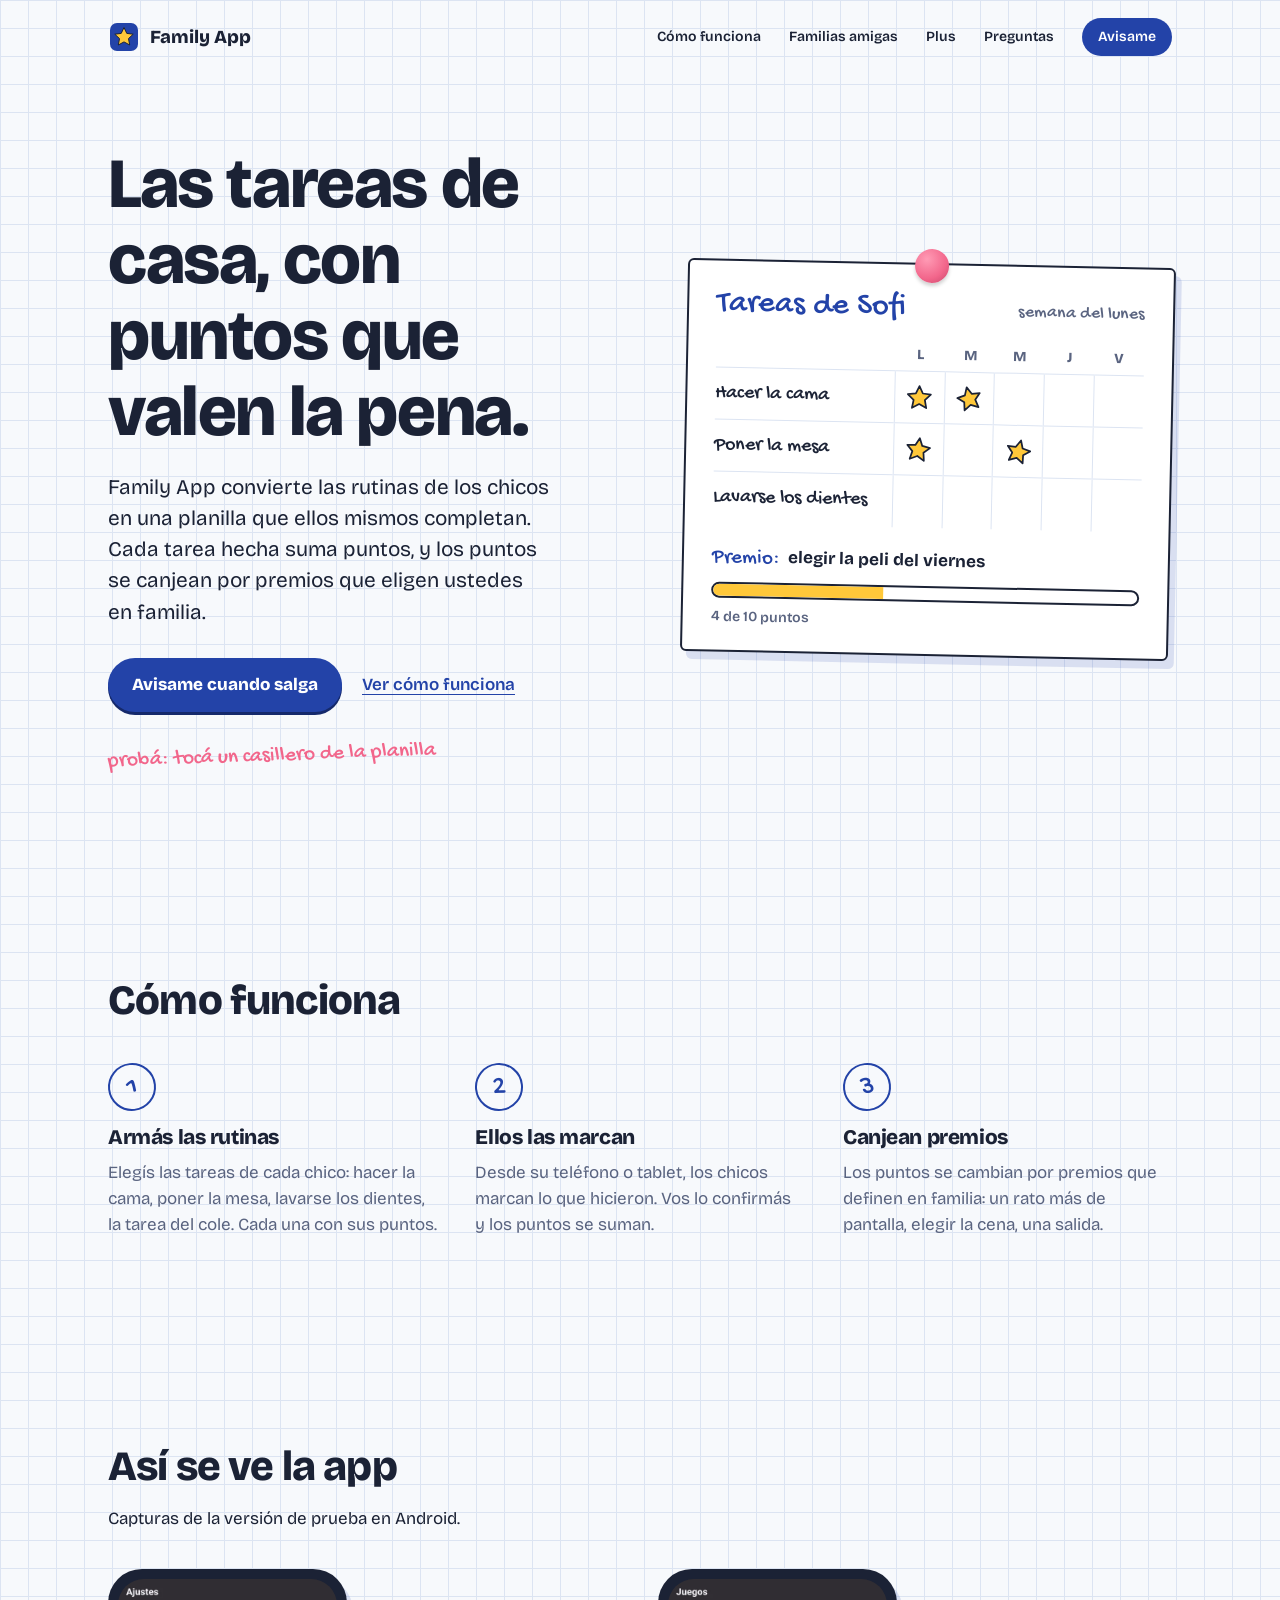
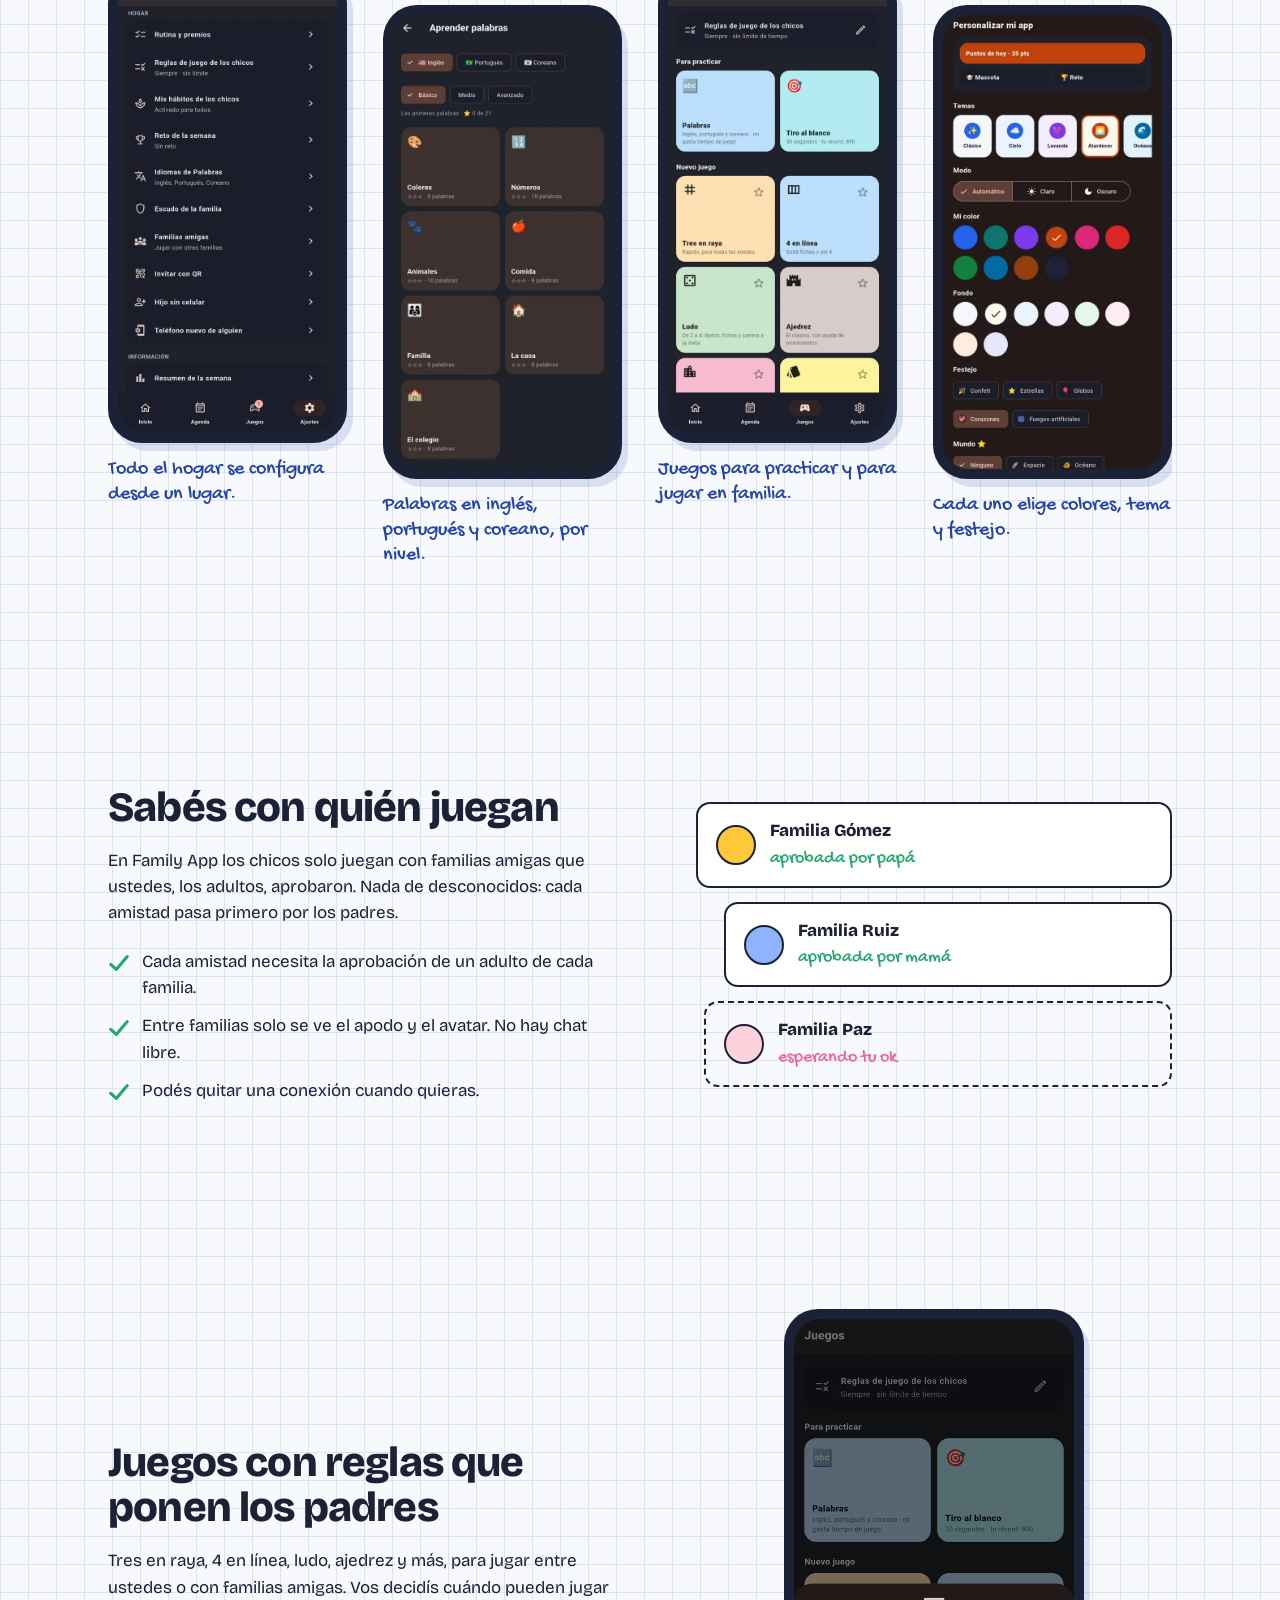
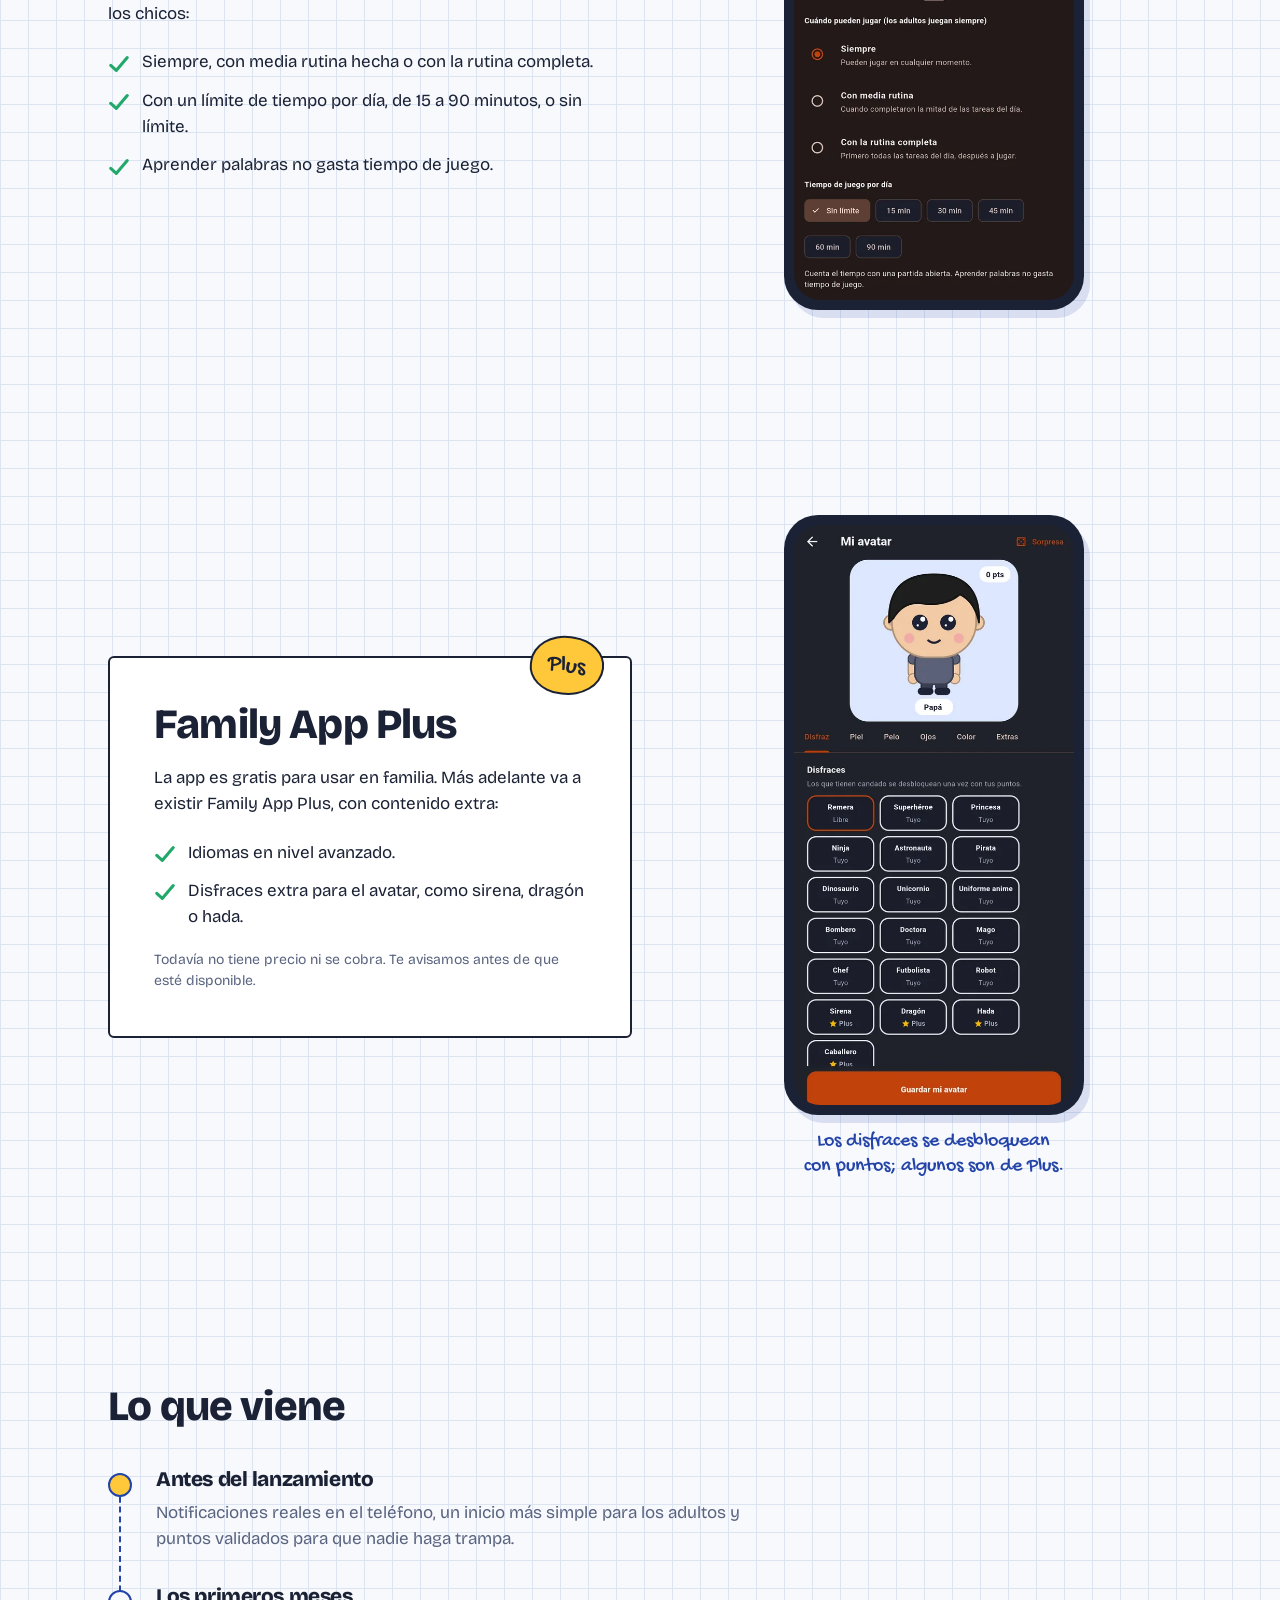
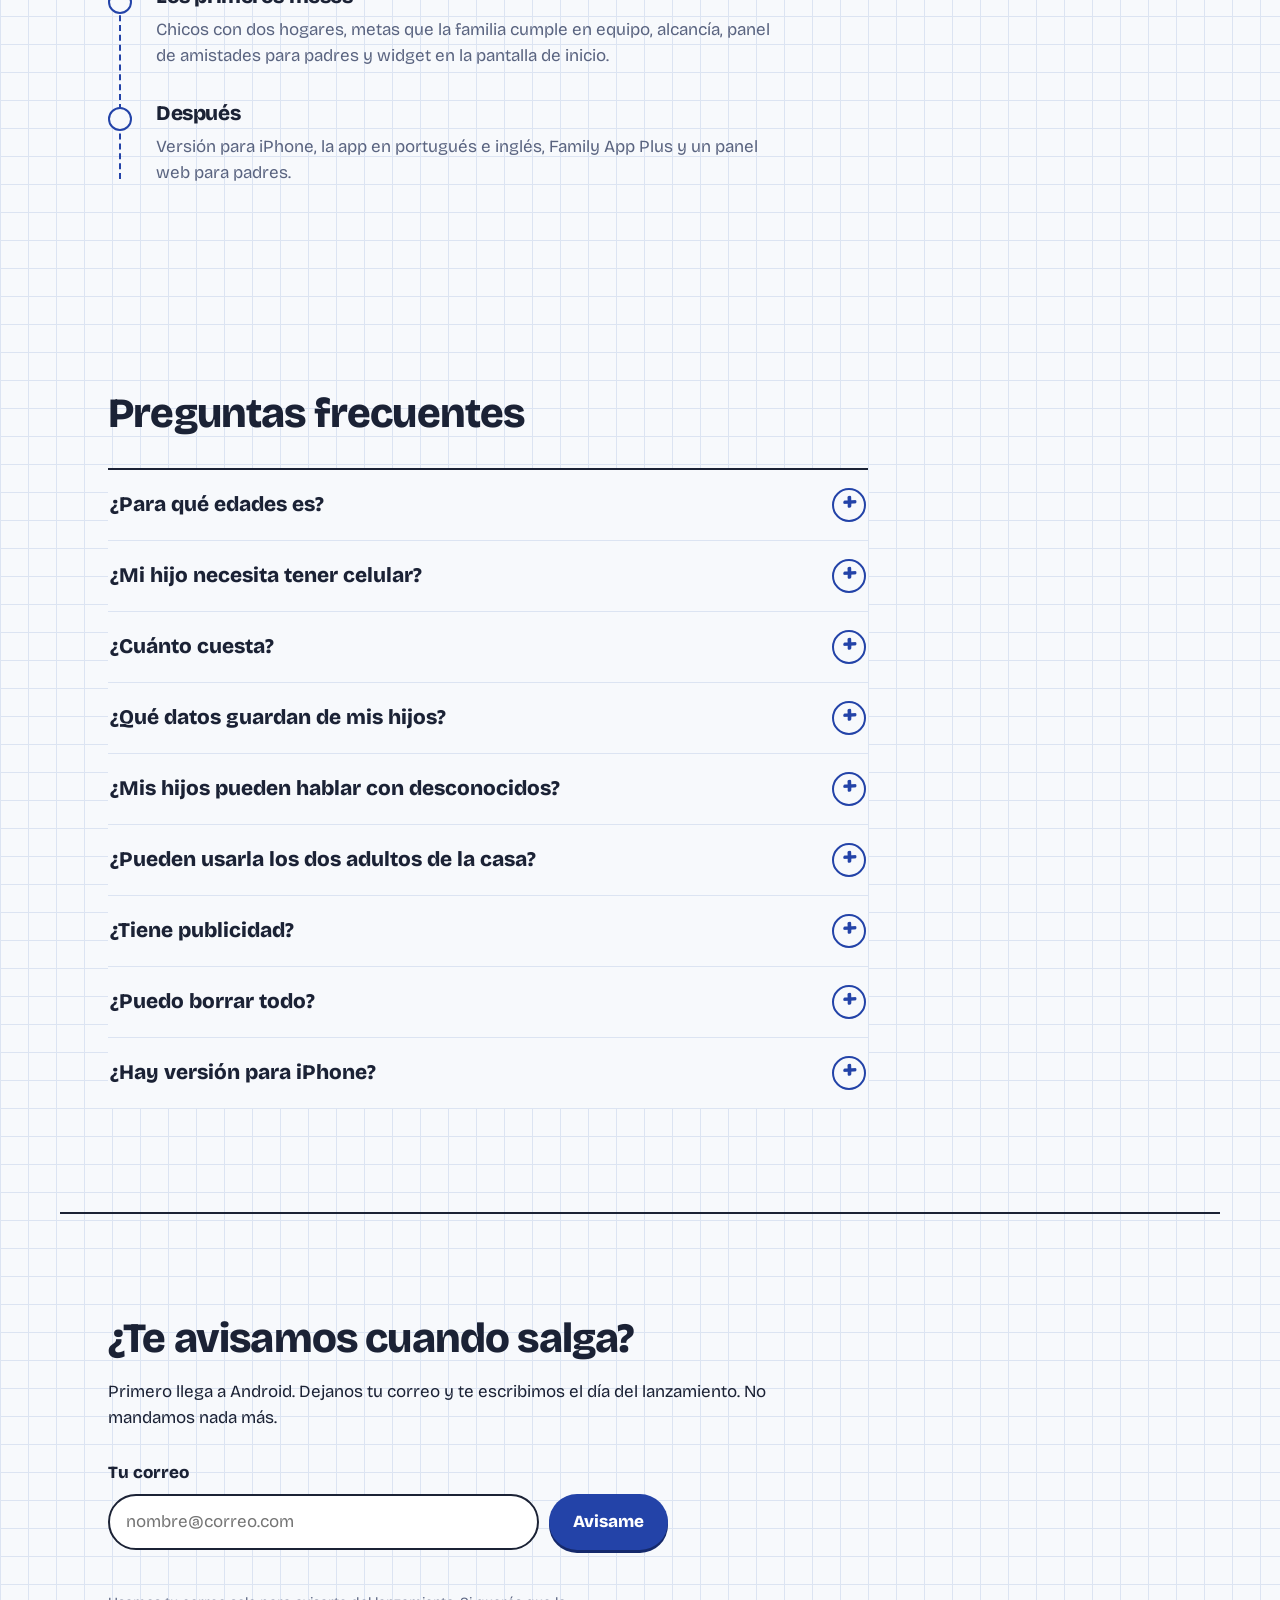
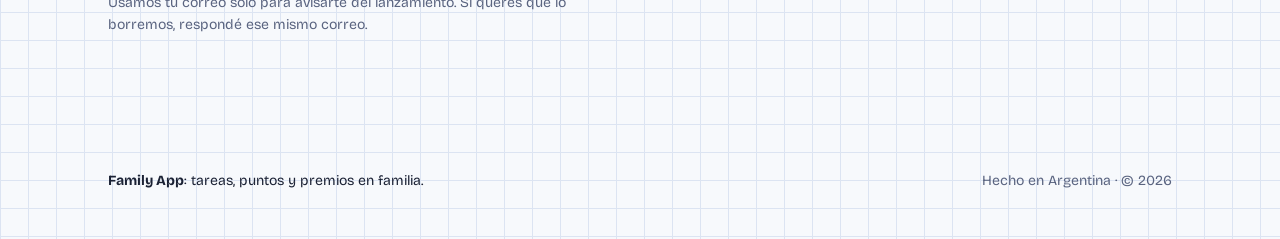
==== commit 0688d320: "Formulario y preguntas" ====
--- a/index.html
+++ b/index.html
@@ -35,6 +35,7 @@
       <a href="#como-funciona">Cómo funciona</a>
       <a href="#familias">Familias amigas</a>
       <a href="#plus">Plus</a>
+      <a href="#preguntas">Preguntas</a>
       <a class="nav-cta" href="#avisame">Avisame</a>
     </nav>
   </header>
@@ -131,8 +132,8 @@
         <h2>Sabés con quién juegan</h2>
         <p>En Family App los chicos solo juegan con familias amigas que ustedes, los adultos, aprobaron. Nada de desconocidos: cada amistad pasa primero por los padres.</p>
         <ul class="ticks">
-          <li>Las familias se conectan con un código que se comparten entre adultos.</li>
-          <li>Vos ves en todo momento con qué familias está conectado cada hijo.</li>
+          <li>Cada amistad necesita la aprobación de un adulto de cada familia.</li>
+          <li>Entre familias solo se ve el apodo y el avatar. No hay chat libre.</li>
           <li>Podés quitar una conexión cuando quieras.</li>
         </ul>
       </div>
@@ -196,17 +197,63 @@
       </ol>
     </section>
 
+    <!-- PREGUNTAS FRECUENTES -->
+    <section class="section" id="preguntas">
+      <h2>Preguntas frecuentes</h2>
+      <div class="faq">
+        <details>
+          <summary>¿Para qué edades es?</summary>
+          <p>Para chicos que ya pueden seguir una rutina, hasta la adolescencia. La app tiene perfiles para los más chicos (Junior) y para adolescentes (Teen), y cada adulto ajusta las tareas y los premios a cada hijo.</p>
+        </details>
+        <details>
+          <summary>¿Mi hijo necesita tener celular?</summary>
+          <p>No. Los adultos pueden sumar un hijo sin celular y marcar sus tareas desde su propio teléfono. También está el modo tablet familiar: todos los chicos en una misma pantalla.</p>
+        </details>
+        <details>
+          <summary>¿Cuánto cuesta?</summary>
+          <p>Usarla en familia es gratis. Más adelante va a existir Family App Plus con contenido extra. Cuando se pueda contratar, va a ser por Google Play, con baja en cualquier momento y 10 días para arrepentirte.</p>
+        </details>
+        <details>
+          <summary>¿Qué datos guardan de mis hijos?</summary>
+          <p>Apodos (no nombres completos), avatares, rutinas, tareas hechas, puntos, premios, hábitos y partidas. No pedimos email, teléfono, dirección, colegio, ubicación ni fotos de los chicos. Solo los teléfonos aprobados del hogar pueden ver esos datos.</p>
+        </details>
+        <details>
+          <summary>¿Mis hijos pueden hablar con desconocidos?</summary>
+          <p>No. Solo juegan con familias amigas que aprobó un adulto de cada familia. Entre familias se ve el apodo y el avatar, y no hay chat libre.</p>
+        </details>
+        <details>
+          <summary>¿Pueden usarla los dos adultos de la casa?</summary>
+          <p>Sí. Cada adulto la usa en su teléfono como administrador del hogar y todo se sincroniza entre los teléfonos de la casa.</p>
+        </details>
+        <details>
+          <summary>¿Tiene publicidad?</summary>
+          <p>No. Family App no muestra publicidad ni vende datos.</p>
+        </details>
+        <details>
+          <summary>¿Puedo borrar todo?</summary>
+          <p>Sí. Desde Ajustes podés desvincular un teléfono, quitar miembros o borrar el hogar y todos sus datos.</p>
+        </details>
+        <details>
+          <summary>¿Hay versión para iPhone?</summary>
+          <p>Todavía no. Primero sale para Android y la versión para iPhone viene después.</p>
+        </details>
+      </div>
+    </section>
+
     <!-- AVISAME -->
     <section class="section signup" id="avisame">
       <h2>¿Te avisamos cuando salga?</h2>
       <p>Primero llega a Android. Dejanos tu correo y te escribimos el día del lanzamiento. No mandamos nada más.</p>
-      <form id="signup-form" class="signup-form" novalidate>
+      <form id="signup-form" class="signup-form" action="#" method="POST" novalidate>
         <label for="email">Tu correo</label>
         <div class="field">
           <input id="email" name="email" type="email" autocomplete="email" placeholder="nombre@correo.com" required>
           <button class="btn" type="submit">Avisame</button>
         </div>
+        <!-- Campo trampa contra robots: las personas no lo ven -->
+        <input type="text" name="_gotcha" tabindex="-1" autocomplete="off" class="hp" aria-hidden="true">
         <p class="form-msg" id="form-msg" role="status" aria-live="polite"></p>
+        <p class="form-note">Usamos tu correo solo para avisarte del lanzamiento. Si querés que lo borremos, respondé ese mismo correo.</p>
       </form>
     </section>
   </main>
--- a/styles.css
+++ b/styles.css
@@ -272,7 +272,32 @@
 .road h3 { font-size: var(--step-1); }
 .road p { margin-top: 8px; color: var(--muted); max-width: 56ch; }
 
+/* Preguntas frecuentes */
+.faq { margin-top: 32px; max-width: 760px; border-top: 2px solid var(--text); }
+.faq details { border-bottom: 1.5px solid var(--grid); background: var(--paper); }
+.faq summary {
+  list-style: none; cursor: pointer;
+  display: flex; justify-content: space-between; align-items: center; gap: 16px;
+  padding: 18px 2px; font-weight: 800; font-size: var(--step-1);
+}
+.faq summary::-webkit-details-marker { display: none; }
+.faq summary::after {
+  content: "+"; flex: none;
+  width: 34px; height: 34px; border-radius: 50%;
+  display: grid; place-items: center;
+  font-family: var(--hand); font-size: 1.6rem; line-height: 1; color: var(--ink);
+  border: 2px solid var(--ink);
+  transition: transform .2s ease;
+}
+.faq details[open] summary::after { transform: rotate(45deg); }
+.faq summary:hover { color: var(--ink); }
+.faq details p { padding: 0 2px 22px; max-width: 62ch; color: var(--muted); }
+@media (prefers-reduced-motion: reduce) { .faq summary::after { transition: none; } }
+
 /* Avisame */
+.hp { position: absolute; left: -9999px; width: 1px; height: 1px; opacity: 0; }
+.form-note { margin-top: 4px; font-size: var(--step--1); color: var(--muted); max-width: 52ch; }
+.btn[disabled] { opacity: .6; cursor: wait; }
 .signup { border-top: 2px solid var(--text); }
 .signup-form { margin-top: 28px; max-width: 560px; }
 .signup-form label { display: block; font-weight: 800; margin-bottom: 8px; }
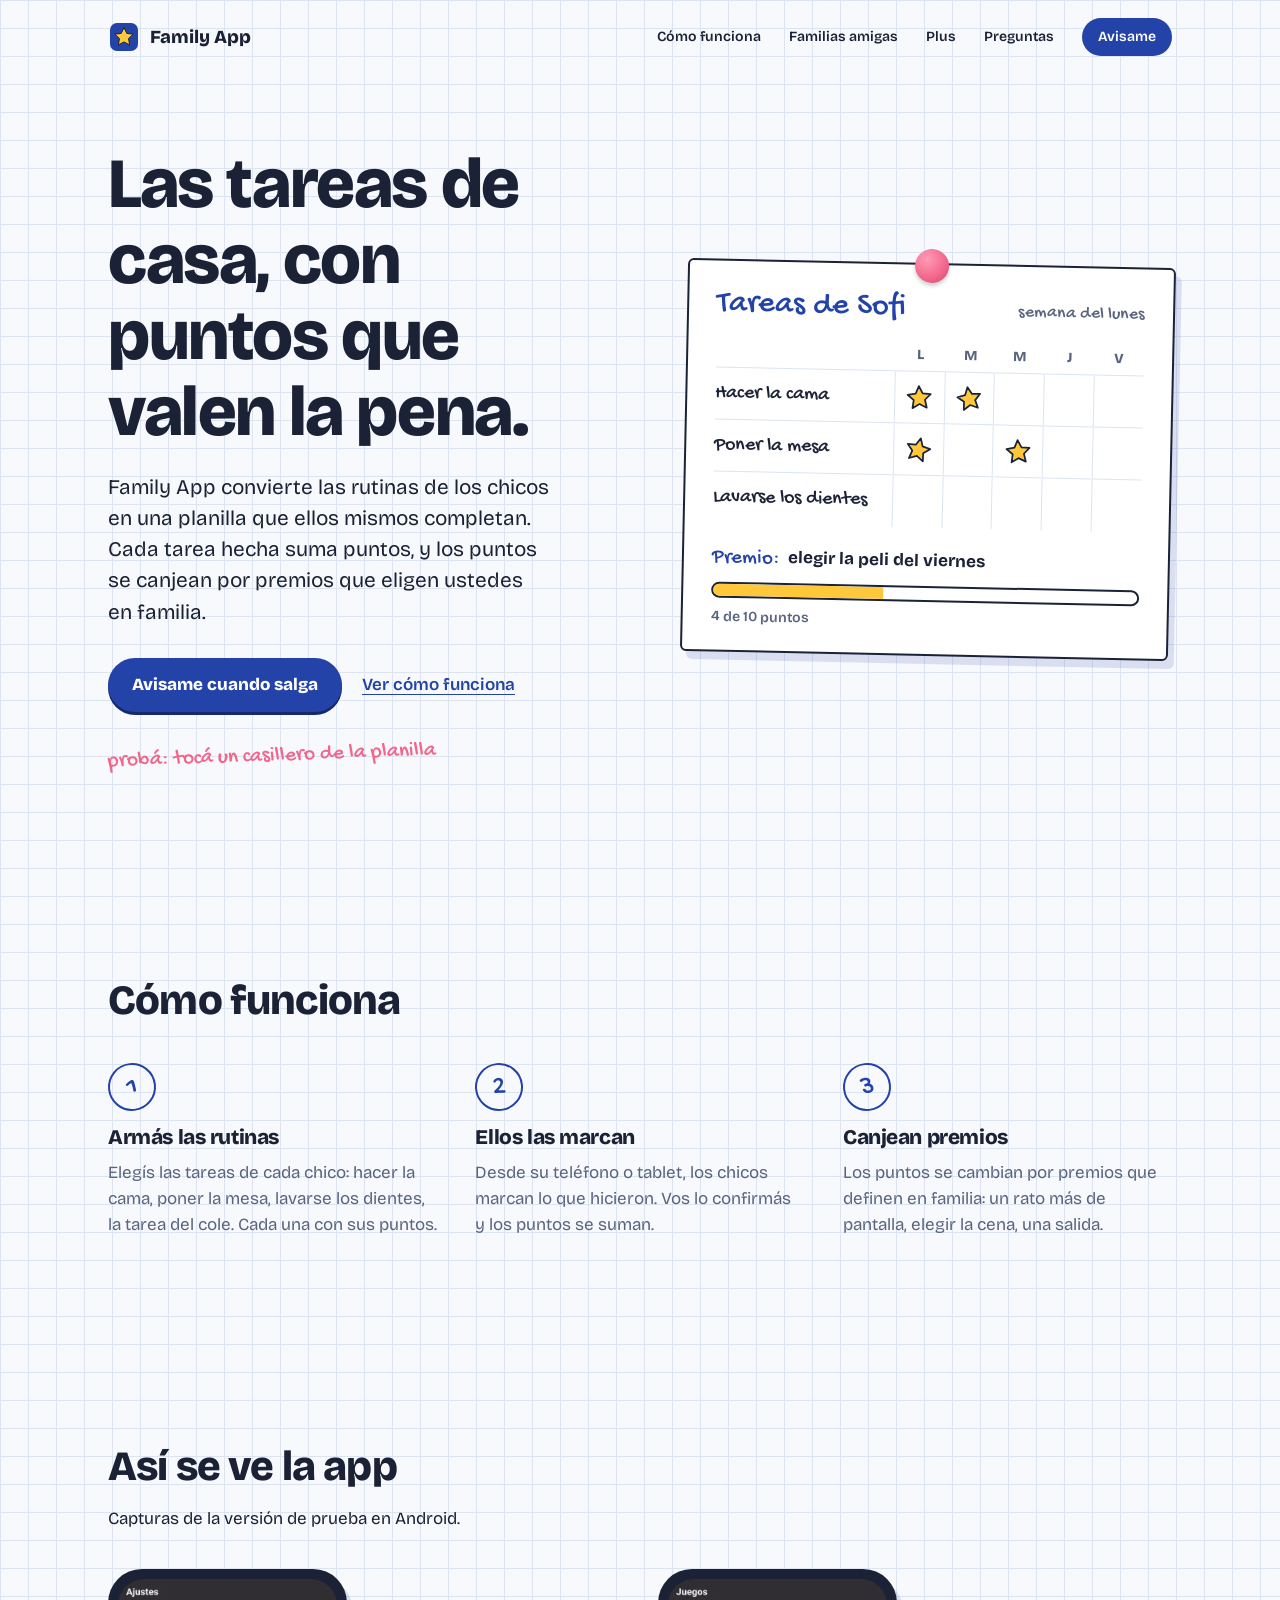
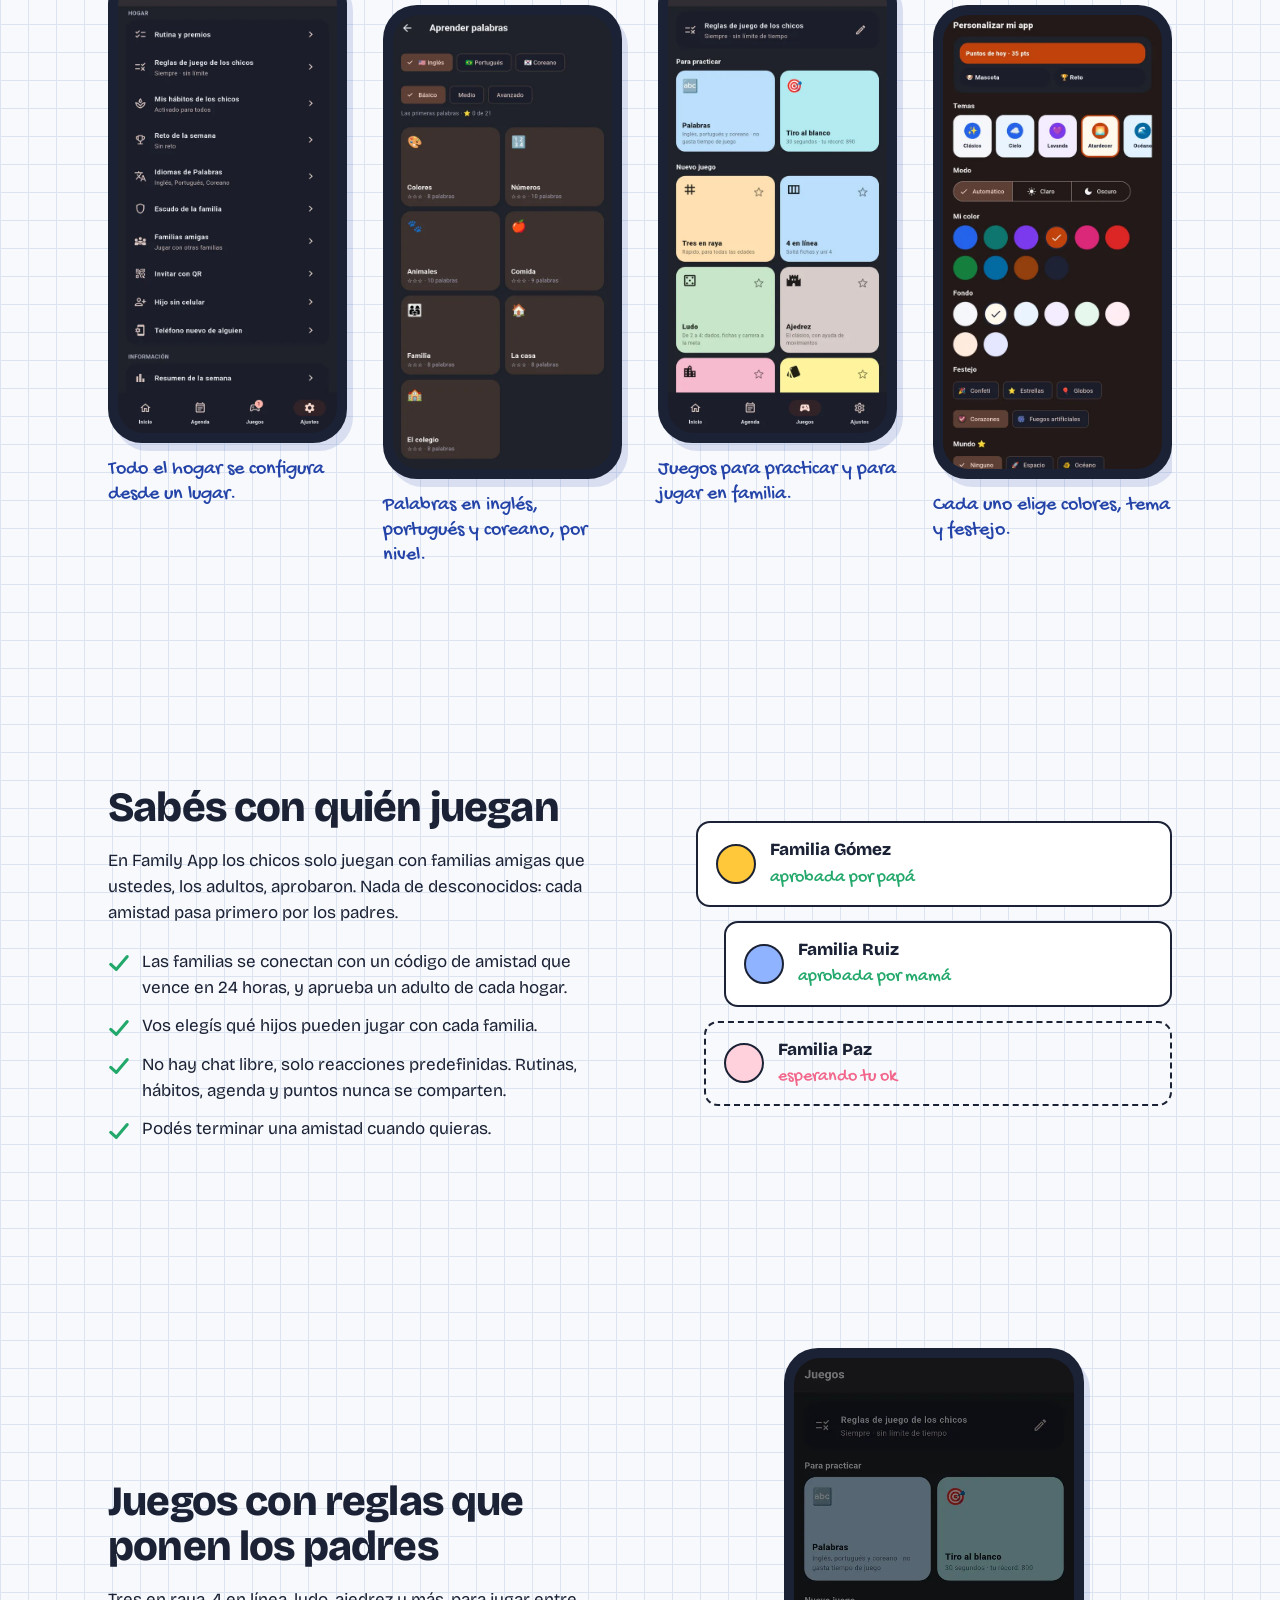
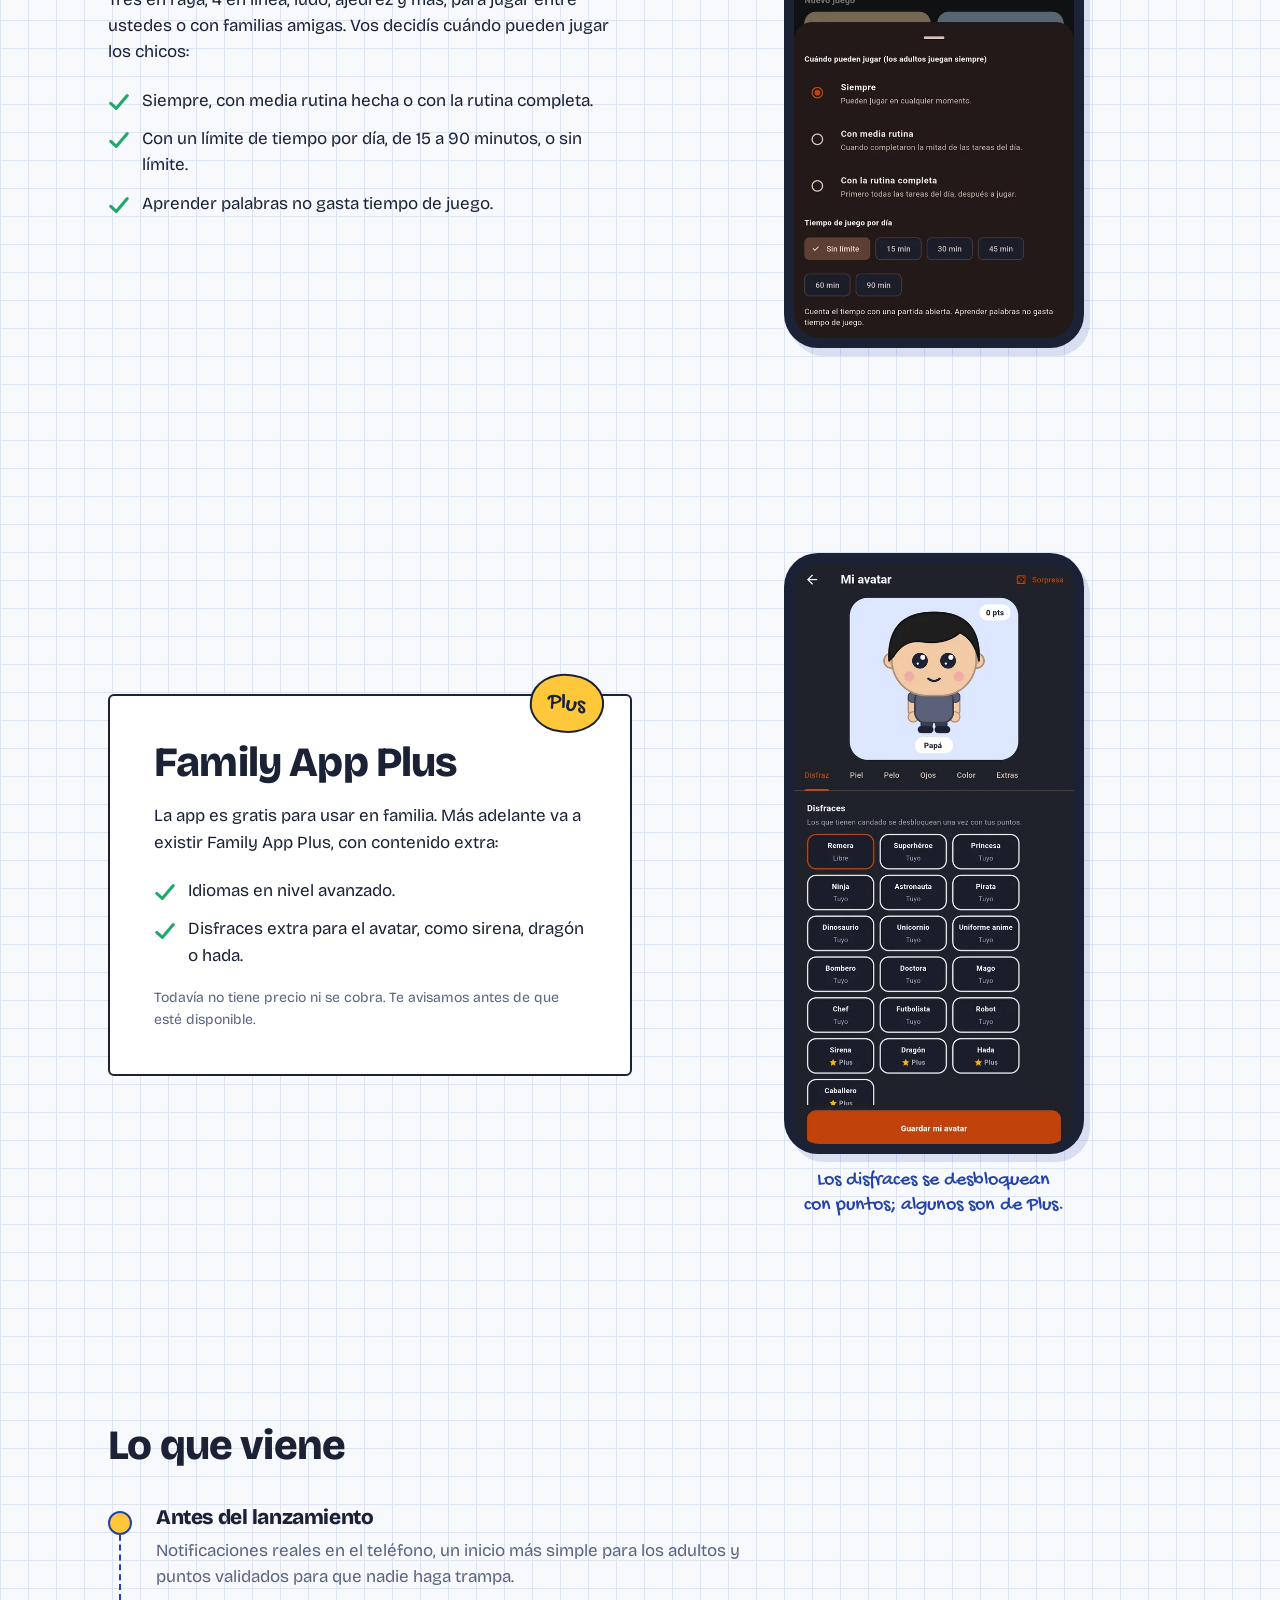
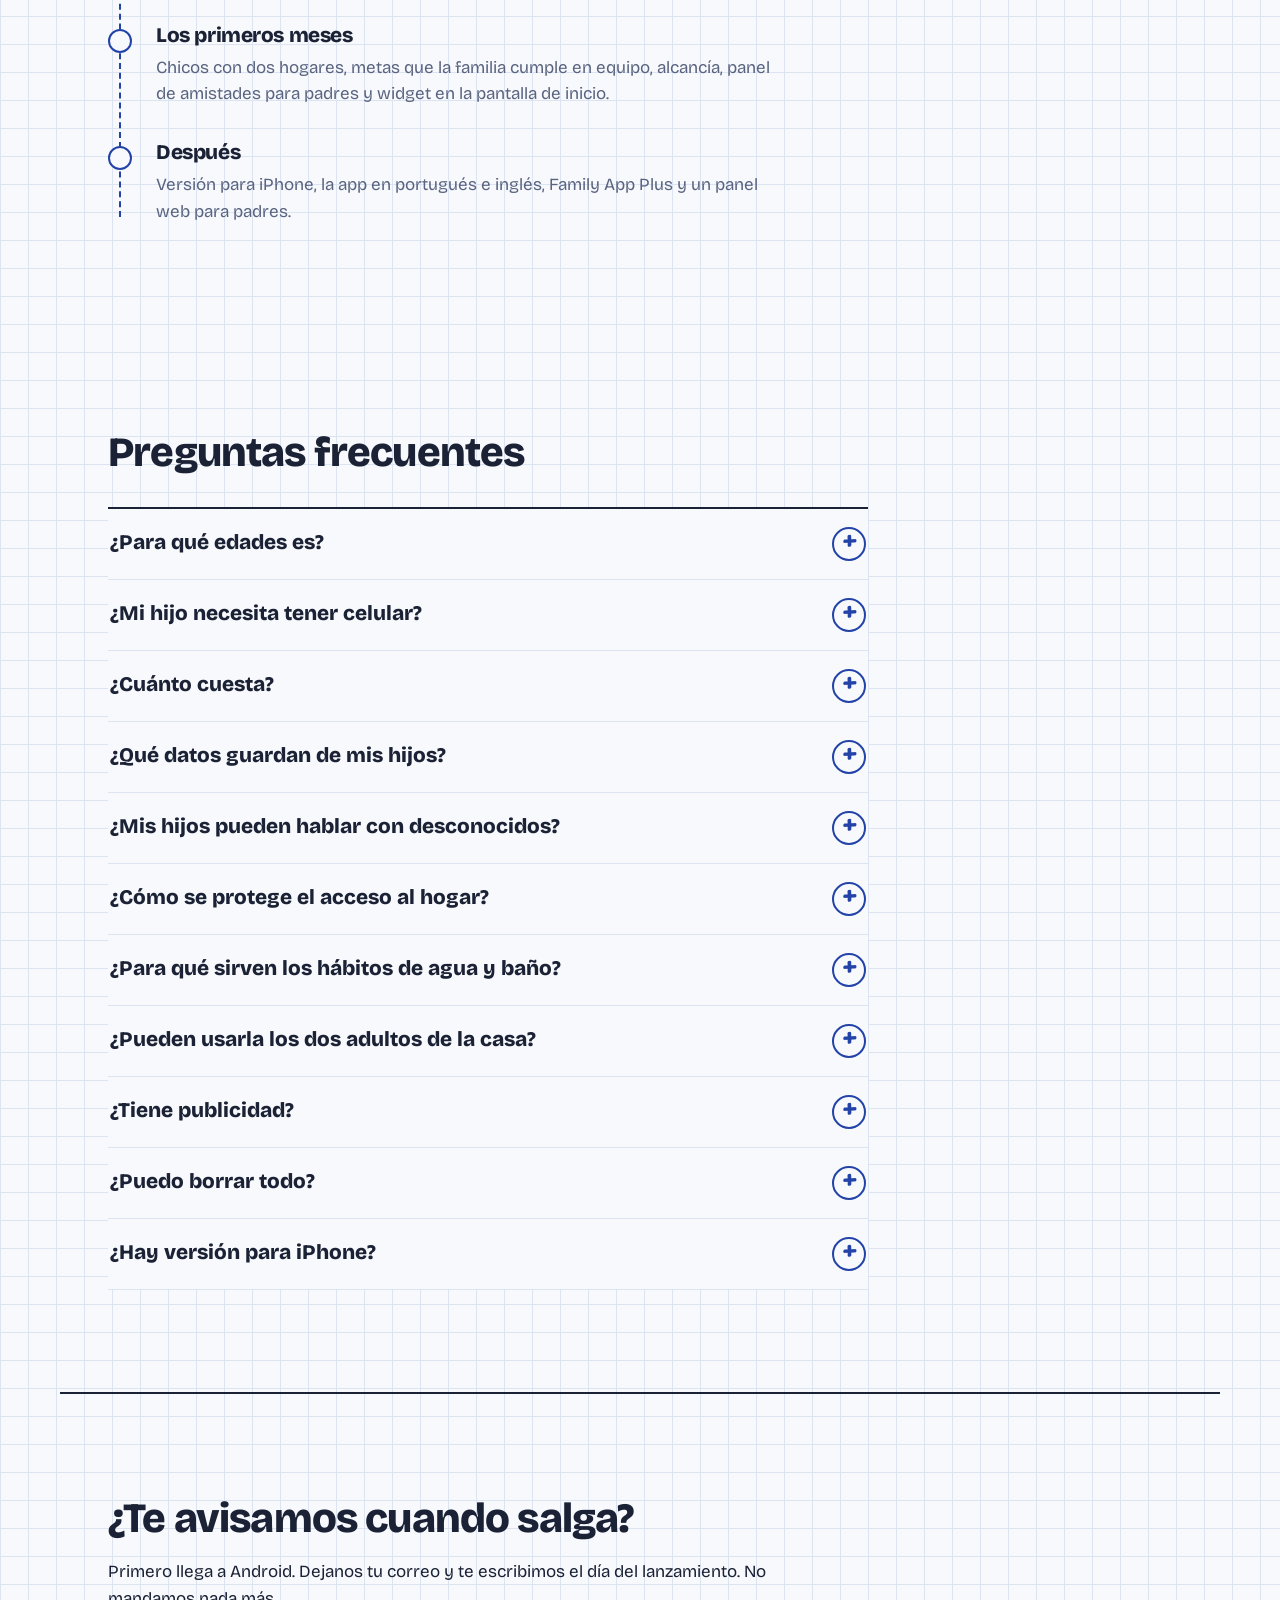
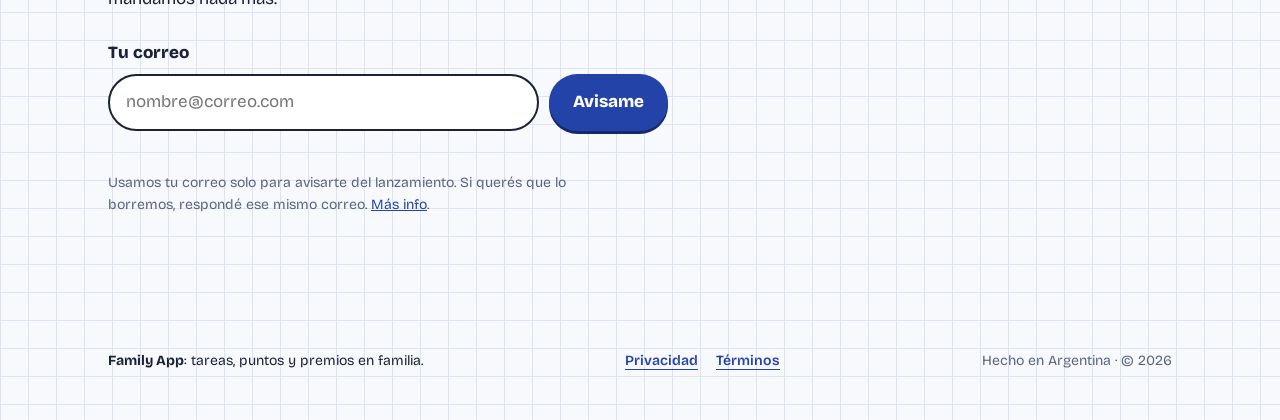
==== commit 9fe21724: "Privacidad y términos" ====
--- a/index.html
+++ b/index.html
@@ -132,9 +132,10 @@
         <h2>Sabés con quién juegan</h2>
         <p>En Family App los chicos solo juegan con familias amigas que ustedes, los adultos, aprobaron. Nada de desconocidos: cada amistad pasa primero por los padres.</p>
         <ul class="ticks">
-          <li>Cada amistad necesita la aprobación de un adulto de cada familia.</li>
-          <li>Entre familias solo se ve el apodo y el avatar. No hay chat libre.</li>
-          <li>Podés quitar una conexión cuando quieras.</li>
+          <li>Las familias se conectan con un código de amistad que vence en 24 horas, y aprueba un adulto de cada hogar.</li>
+          <li>Vos elegís qué hijos pueden jugar con cada familia.</li>
+          <li>No hay chat libre, solo reacciones predefinidas. Rutinas, hábitos, agenda y puntos nunca se comparten.</li>
+          <li>Podés terminar una amistad cuando quieras.</li>
         </ul>
       </div>
       <div class="friends" aria-hidden="true">
@@ -219,7 +220,15 @@
         </details>
         <details>
           <summary>¿Mis hijos pueden hablar con desconocidos?</summary>
-          <p>No. Solo juegan con familias amigas que aprobó un adulto de cada familia. Entre familias se ve el apodo y el avatar, y no hay chat libre.</p>
+          <p>No. Solo juegan con familias amigas que aprobó un adulto de cada hogar, y cada adulto elige qué hijos pueden jugar. Con la otra familia se comparte solo el nombre del hogar, el apodo y el avatar de esos chicos, y las jugadas de las partidas. No hay chat libre: solo reacciones predefinidas.</p>
+        </details>
+        <details>
+          <summary>¿Cómo se protege el acceso al hogar?</summary>
+          <p>Para sumar un teléfono se usa un QR de un solo uso que vence en 15 minutos, y un adulto aprueba cada teléfono antes de que entre. Además, el modo adulto se puede proteger con un PIN para que los chicos no cambien la configuración.</p>
+        </details>
+        <details>
+          <summary>¿Para qué sirven los hábitos de agua y baño?</summary>
+          <p>Para acompañar rutinas de cuidado. Son opcionales y arrancan apagados: un adulto los activa para cada hijo. Solo los ven el chico y los adultos de su hogar, nunca se comparten con familias amigas ni con terceros. Son orientativos: Family App no es un dispositivo médico.</p>
         </details>
         <details>
           <summary>¿Pueden usarla los dos adultos de la casa?</summary>
@@ -231,7 +240,7 @@
         </details>
         <details>
           <summary>¿Puedo borrar todo?</summary>
-          <p>Sí. Desde Ajustes podés desvincular un teléfono, quitar miembros o borrar el hogar y todos sus datos.</p>
+          <p>Sí. Un adulto administrador puede borrar el hogar y todos sus datos desde Ajustes. El borrado es inmediato y no se puede deshacer. También se puede pedir por correo. Los detalles están en la <a href="privacidad.html#borrar">política de privacidad</a>.</p>
         </details>
         <details>
           <summary>¿Hay versión para iPhone?</summary>
@@ -253,13 +262,17 @@
         <!-- Campo trampa contra robots: las personas no lo ven -->
         <input type="text" name="_gotcha" tabindex="-1" autocomplete="off" class="hp" aria-hidden="true">
         <p class="form-msg" id="form-msg" role="status" aria-live="polite"></p>
-        <p class="form-note">Usamos tu correo solo para avisarte del lanzamiento. Si querés que lo borremos, respondé ese mismo correo.</p>
+        <p class="form-note">Usamos tu correo solo para avisarte del lanzamiento. Si querés que lo borremos, respondé ese mismo correo. <a href="privacidad.html#web">Más info</a>.</p>
       </form>
     </section>
   </main>
 
   <footer class="foot">
     <p><strong>Family App</strong>: tareas, puntos y premios en familia.</p>
+    <nav class="foot-links" aria-label="Legales">
+      <a href="privacidad.html">Privacidad</a>
+      <a href="terminos.html">Términos</a>
+    </nav>
     <p class="muted">Hecho en Argentina · © <span id="year">2026</span></p>
   </footer>
 
--- a/styles.css
+++ b/styles.css
@@ -320,6 +320,24 @@
   font-size: var(--step--1);
 }
 
+.foot-links { display: flex; gap: 18px; }
+.foot-links a { font-weight: 600; text-underline-offset: 4px; }
+
+/* ---------- Páginas legales ---------- */
+.legal {
+  max-width: 760px;
+  margin: 0 auto;
+  padding: clamp(32px, 6vw, 64px) var(--gutter) clamp(56px, 8vw, 96px);
+}
+.legal h1 { font-size: var(--step-3); }
+.legal-meta { margin-top: 10px; color: var(--muted); font-size: var(--step--1); }
+.legal section { margin-top: 36px; padding-top: 22px; border-top: 1.5px solid var(--grid); }
+.legal h2 { font-size: var(--step-1); }
+.legal p, .legal li { max-width: 66ch; }
+.legal p { margin-top: 10px; }
+.legal ul { margin: 10px 0 0; padding-left: 1.2em; display: grid; gap: 6px; }
+.legal-legend { font-size: var(--step--1); color: var(--muted); }
+
 /* ---------- Responsive ---------- */
 @media (max-width: 880px) {
   .hero, .split { grid-template-columns: 1fr; }
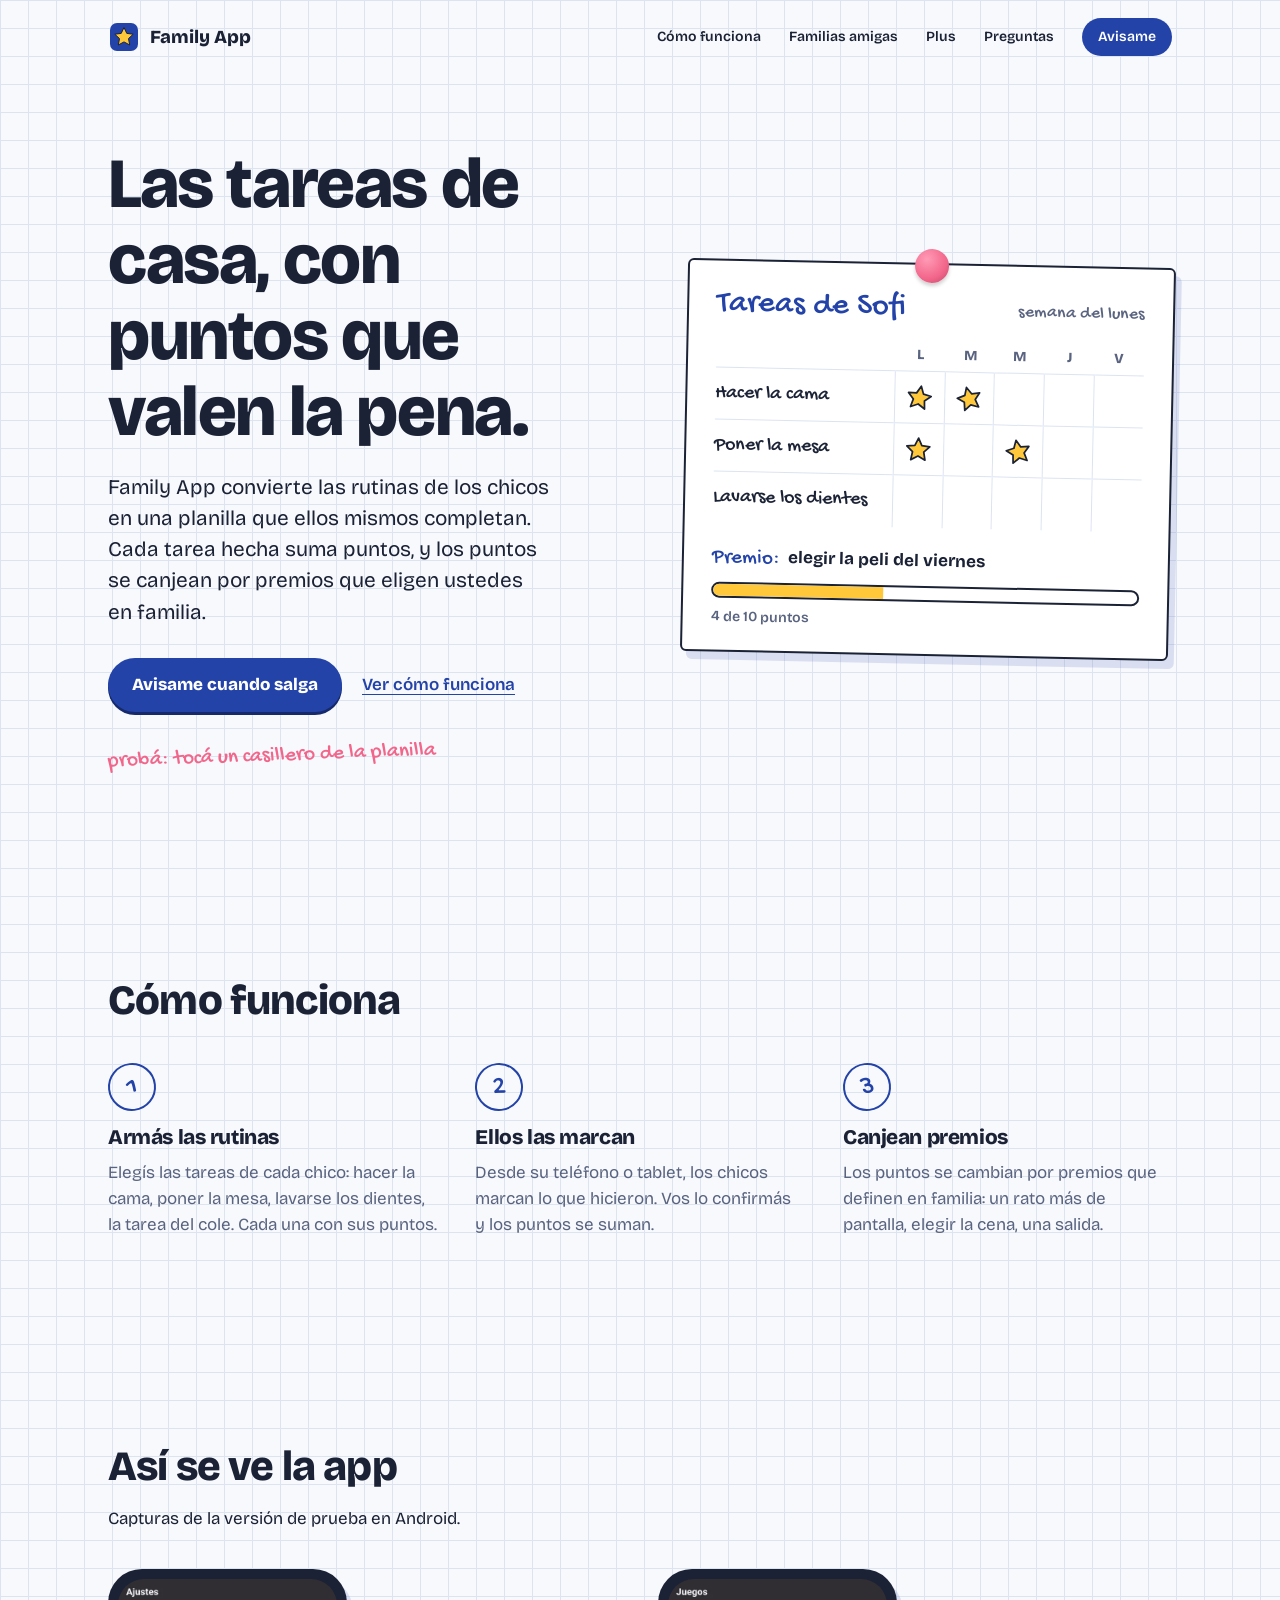
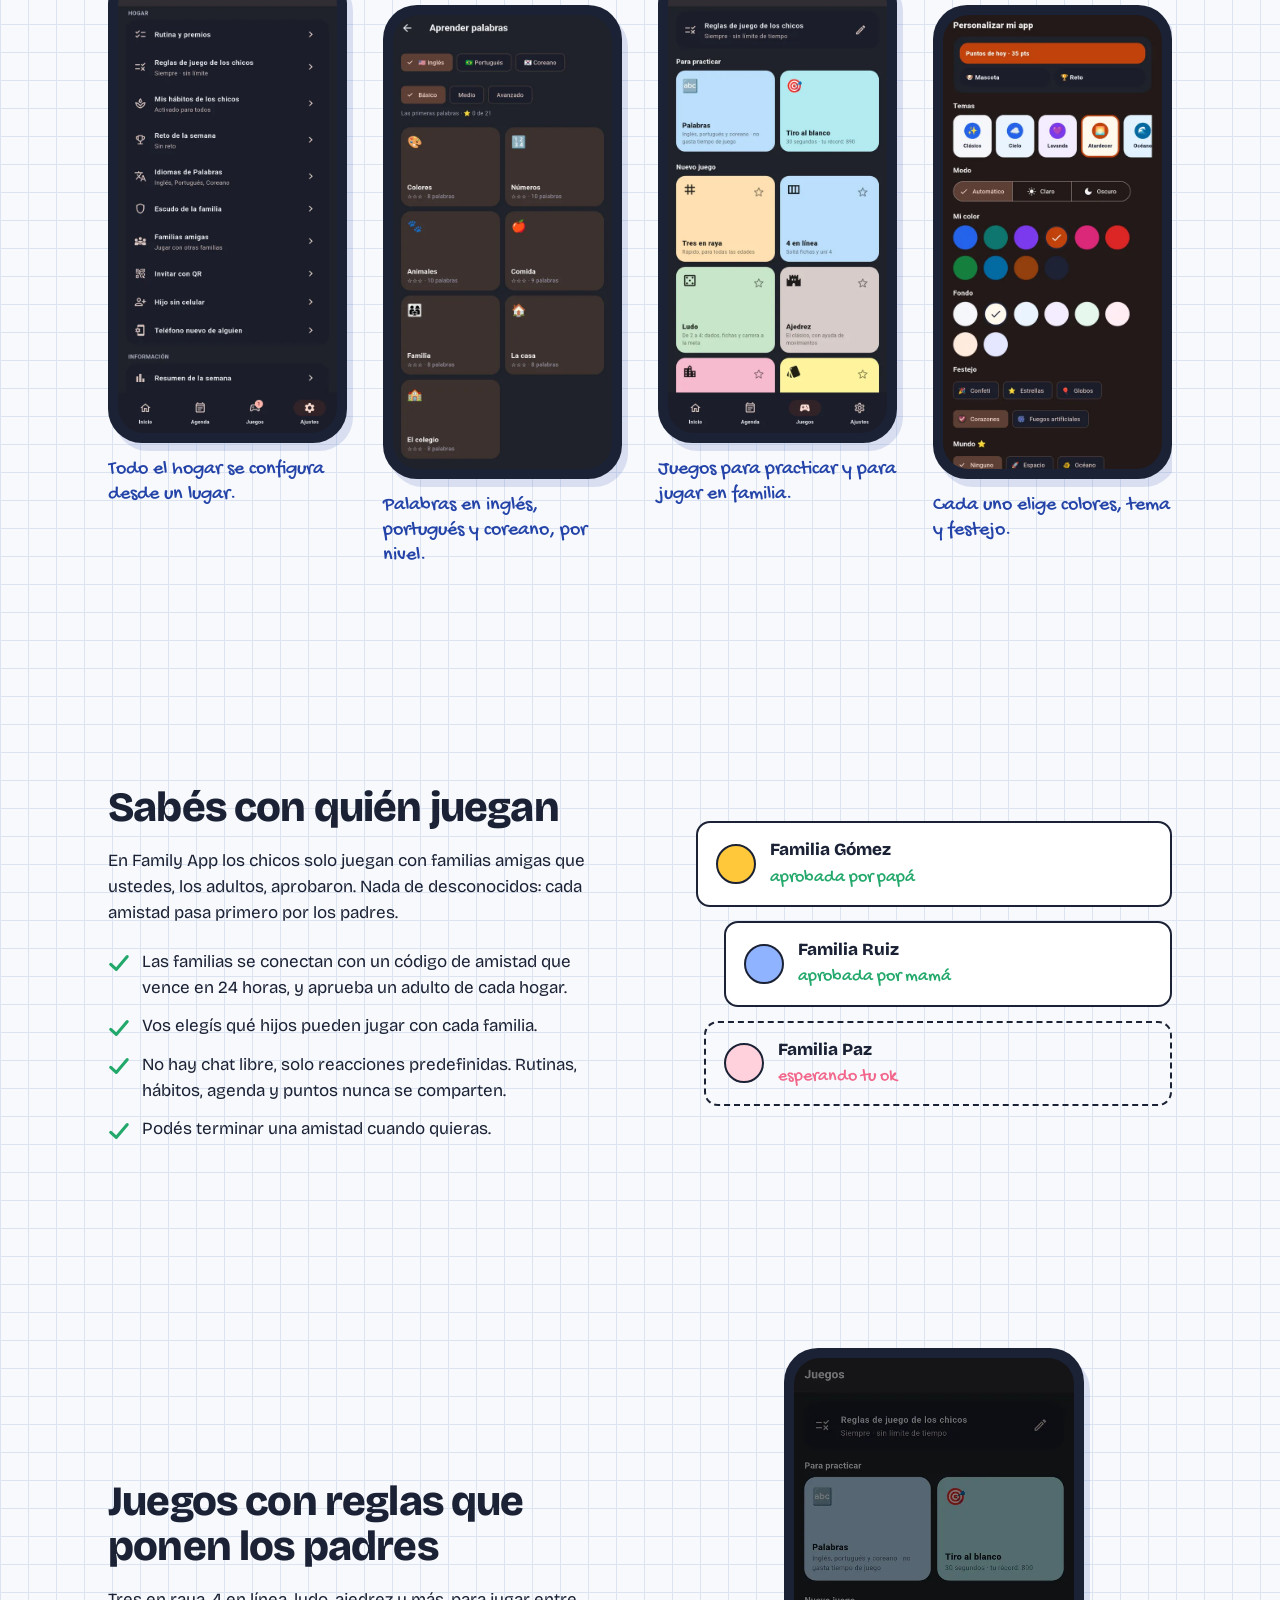
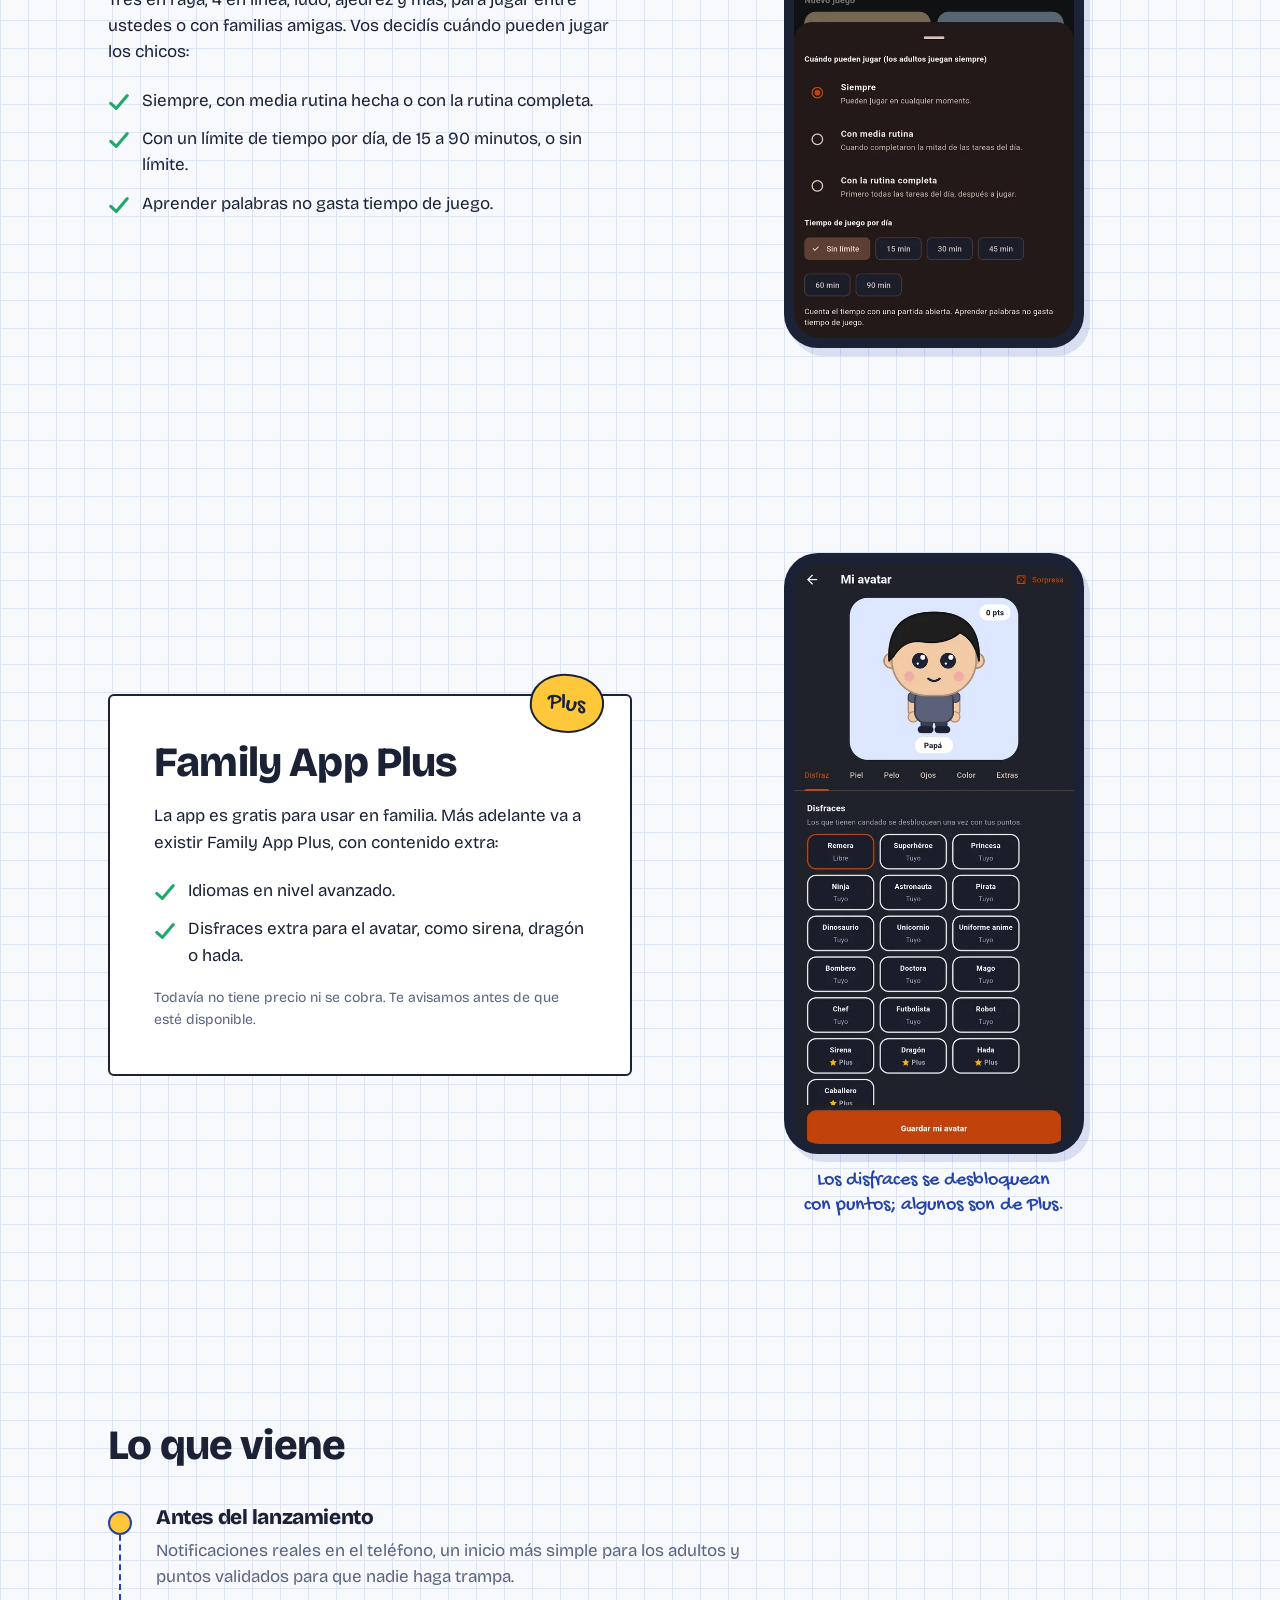
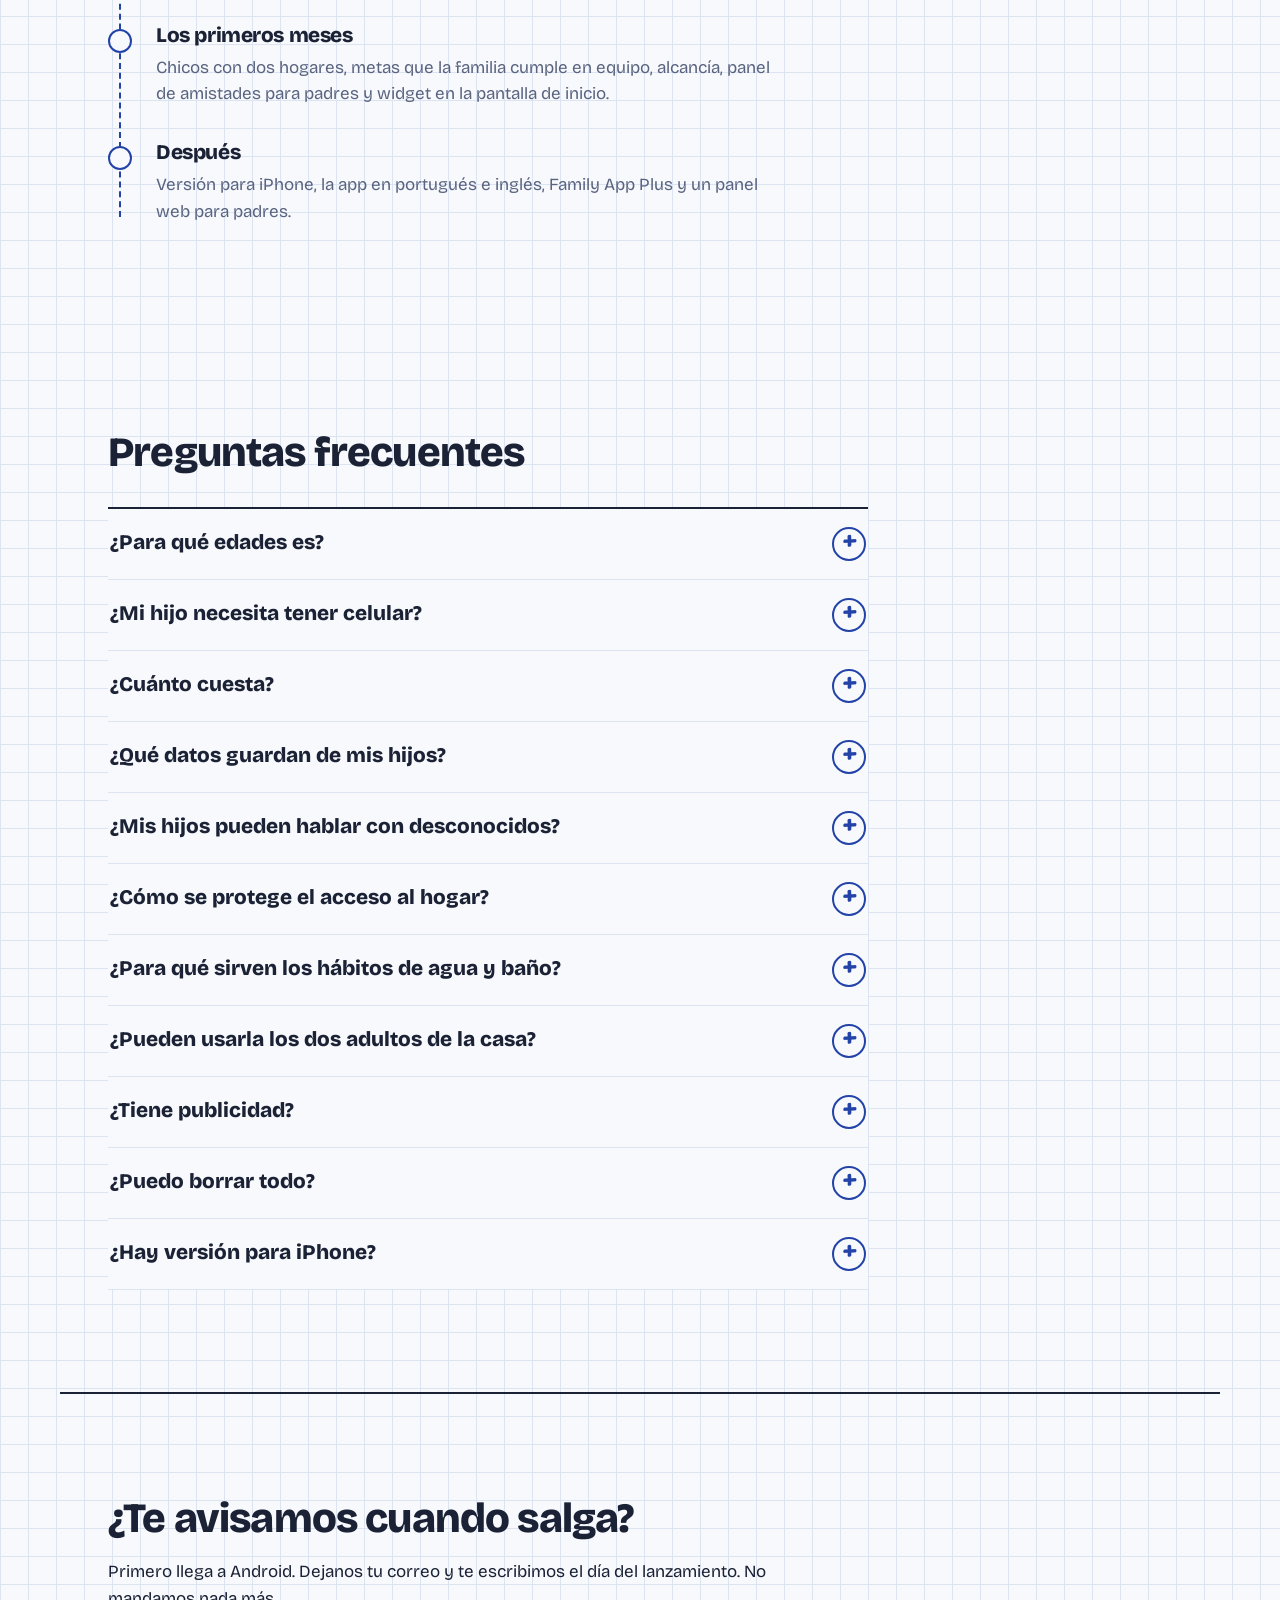
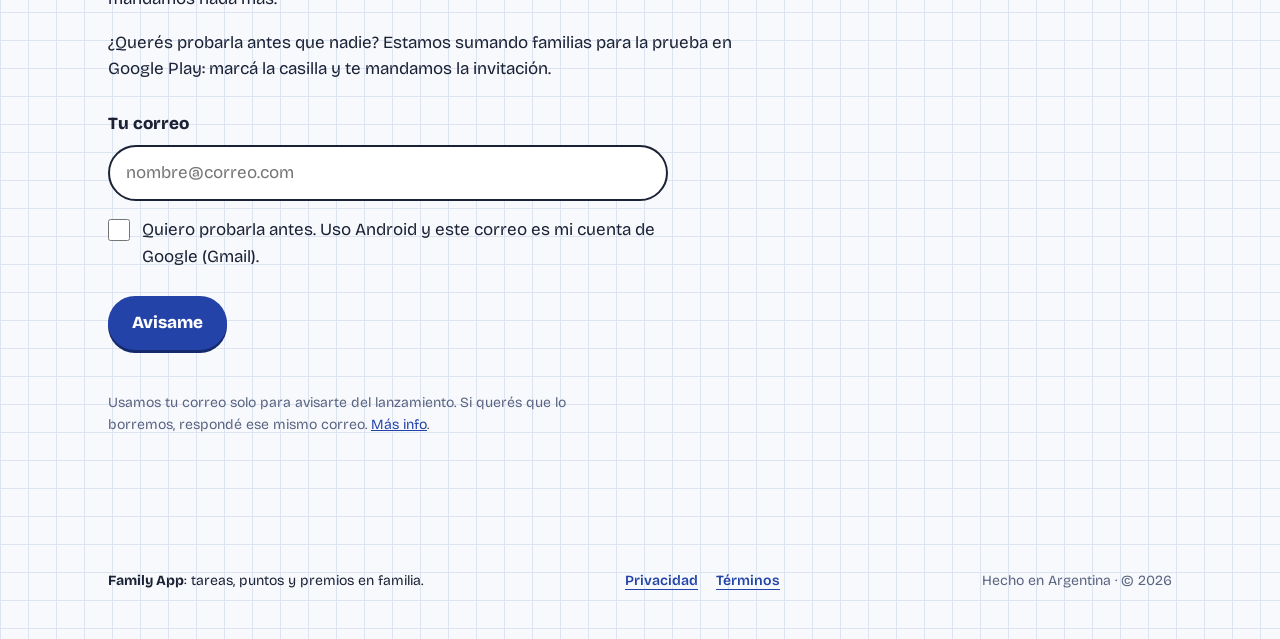
==== commit 0ba40c4b: "Casilla de testers" ====
--- a/index.html
+++ b/index.html
@@ -253,12 +253,17 @@
     <section class="section signup" id="avisame">
       <h2>¿Te avisamos cuando salga?</h2>
       <p>Primero llega a Android. Dejanos tu correo y te escribimos el día del lanzamiento. No mandamos nada más.</p>
+      <p>¿Querés probarla antes que nadie? Estamos sumando familias para la prueba en Google Play: marcá la casilla y te mandamos la invitación.</p>
       <form id="signup-form" class="signup-form" action="#" method="POST" novalidate>
         <label for="email">Tu correo</label>
         <div class="field">
           <input id="email" name="email" type="email" autocomplete="email" placeholder="nombre@correo.com" required>
-          <button class="btn" type="submit">Avisame</button>
-        </div>
+        </div>
+        <label class="check">
+          <input type="checkbox" name="tester" value="si" id="tester">
+          <span>Quiero probarla antes. Uso Android y este correo es mi cuenta de Google (Gmail).</span>
+        </label>
+        <button class="btn form-submit" type="submit">Avisame</button>
         <!-- Campo trampa contra robots: las personas no lo ven -->
         <input type="text" name="_gotcha" tabindex="-1" autocomplete="off" class="hp" aria-hidden="true">
         <p class="form-msg" id="form-msg" role="status" aria-live="polite"></p>
--- a/styles.css
+++ b/styles.css
@@ -295,6 +295,9 @@
 @media (prefers-reduced-motion: reduce) { .faq summary::after { transition: none; } }
 
 /* Avisame */
+.signup-form .check { display: flex; gap: 12px; align-items: flex-start; margin-top: 16px; font-weight: 400; cursor: pointer; max-width: 52ch; }
+.signup-form .check input { flex: none; width: 22px; height: 22px; margin: 2px 0 0; accent-color: var(--ink); cursor: pointer; }
+.form-submit { margin-top: 18px; }
 .hp { position: absolute; left: -9999px; width: 1px; height: 1px; opacity: 0; }
 .form-note { margin-top: 4px; font-size: var(--step--1); color: var(--muted); max-width: 52ch; }
 .btn[disabled] { opacity: .6; cursor: wait; }
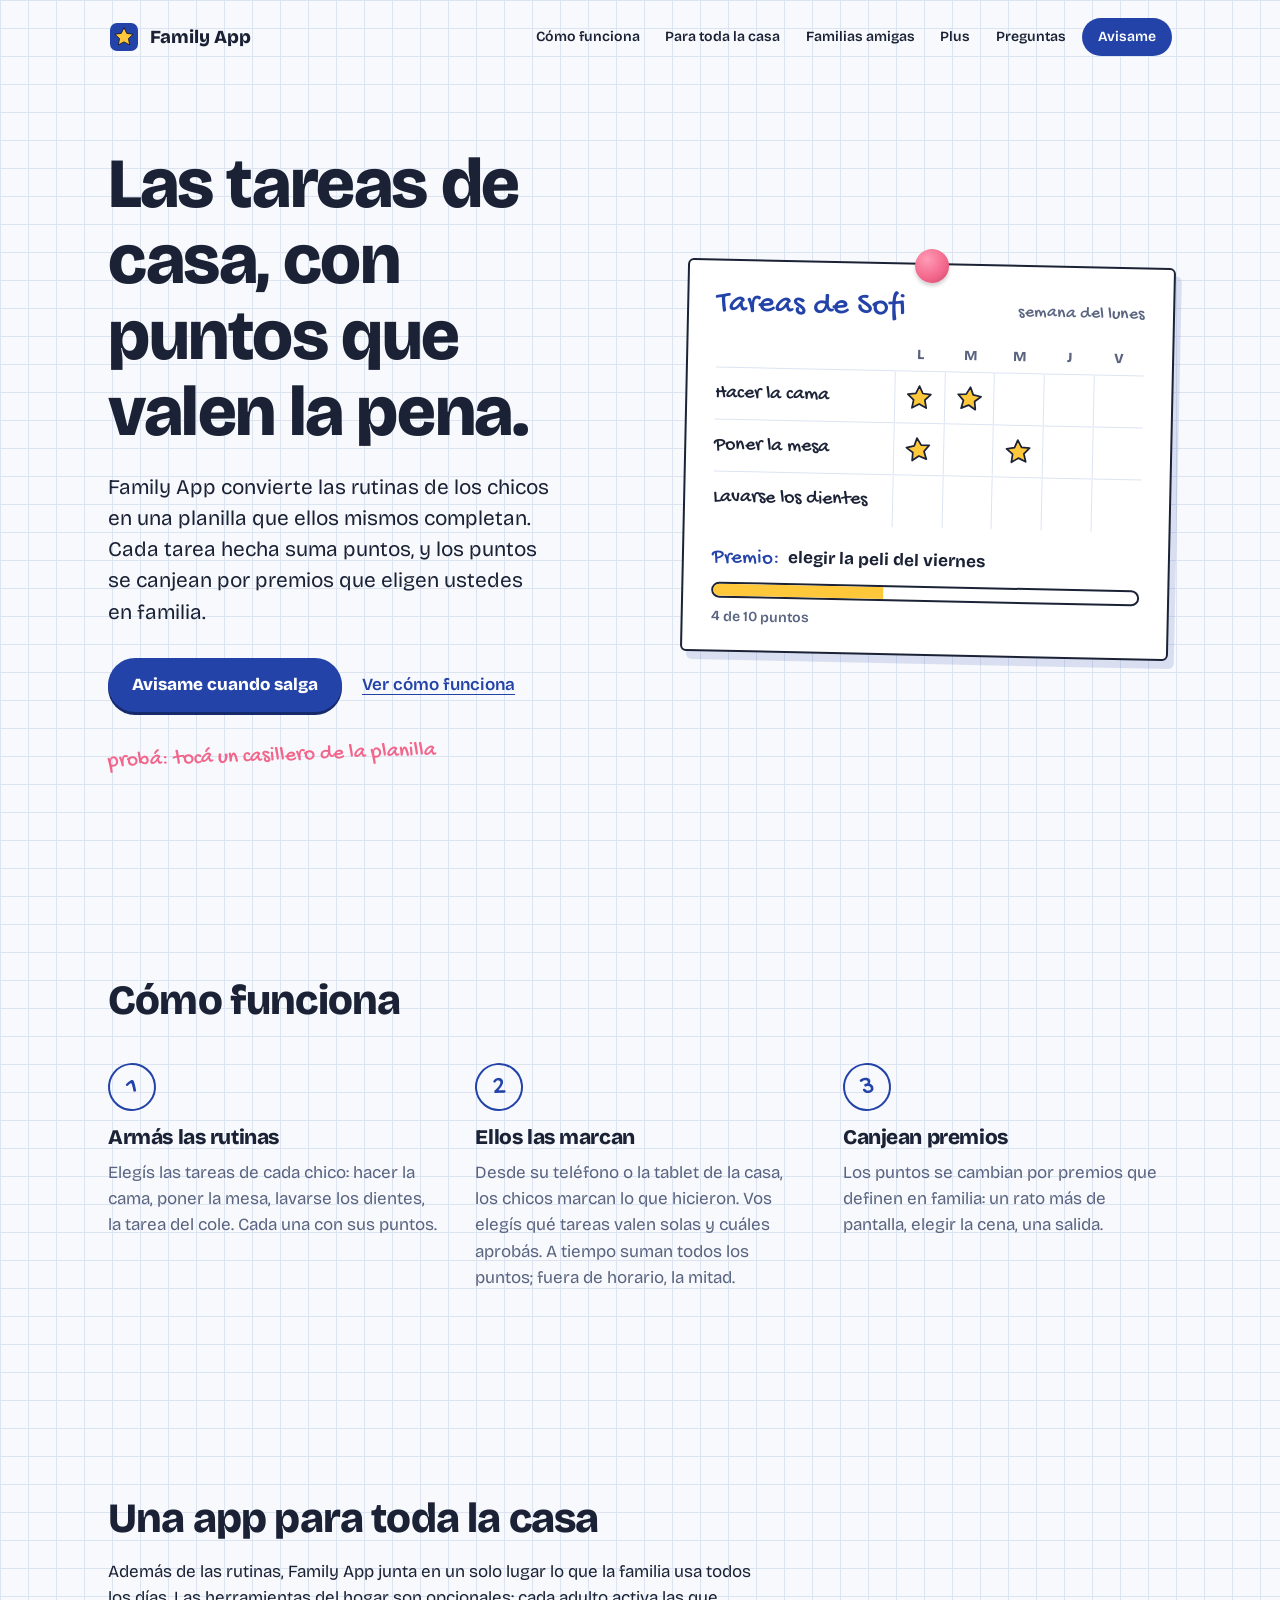
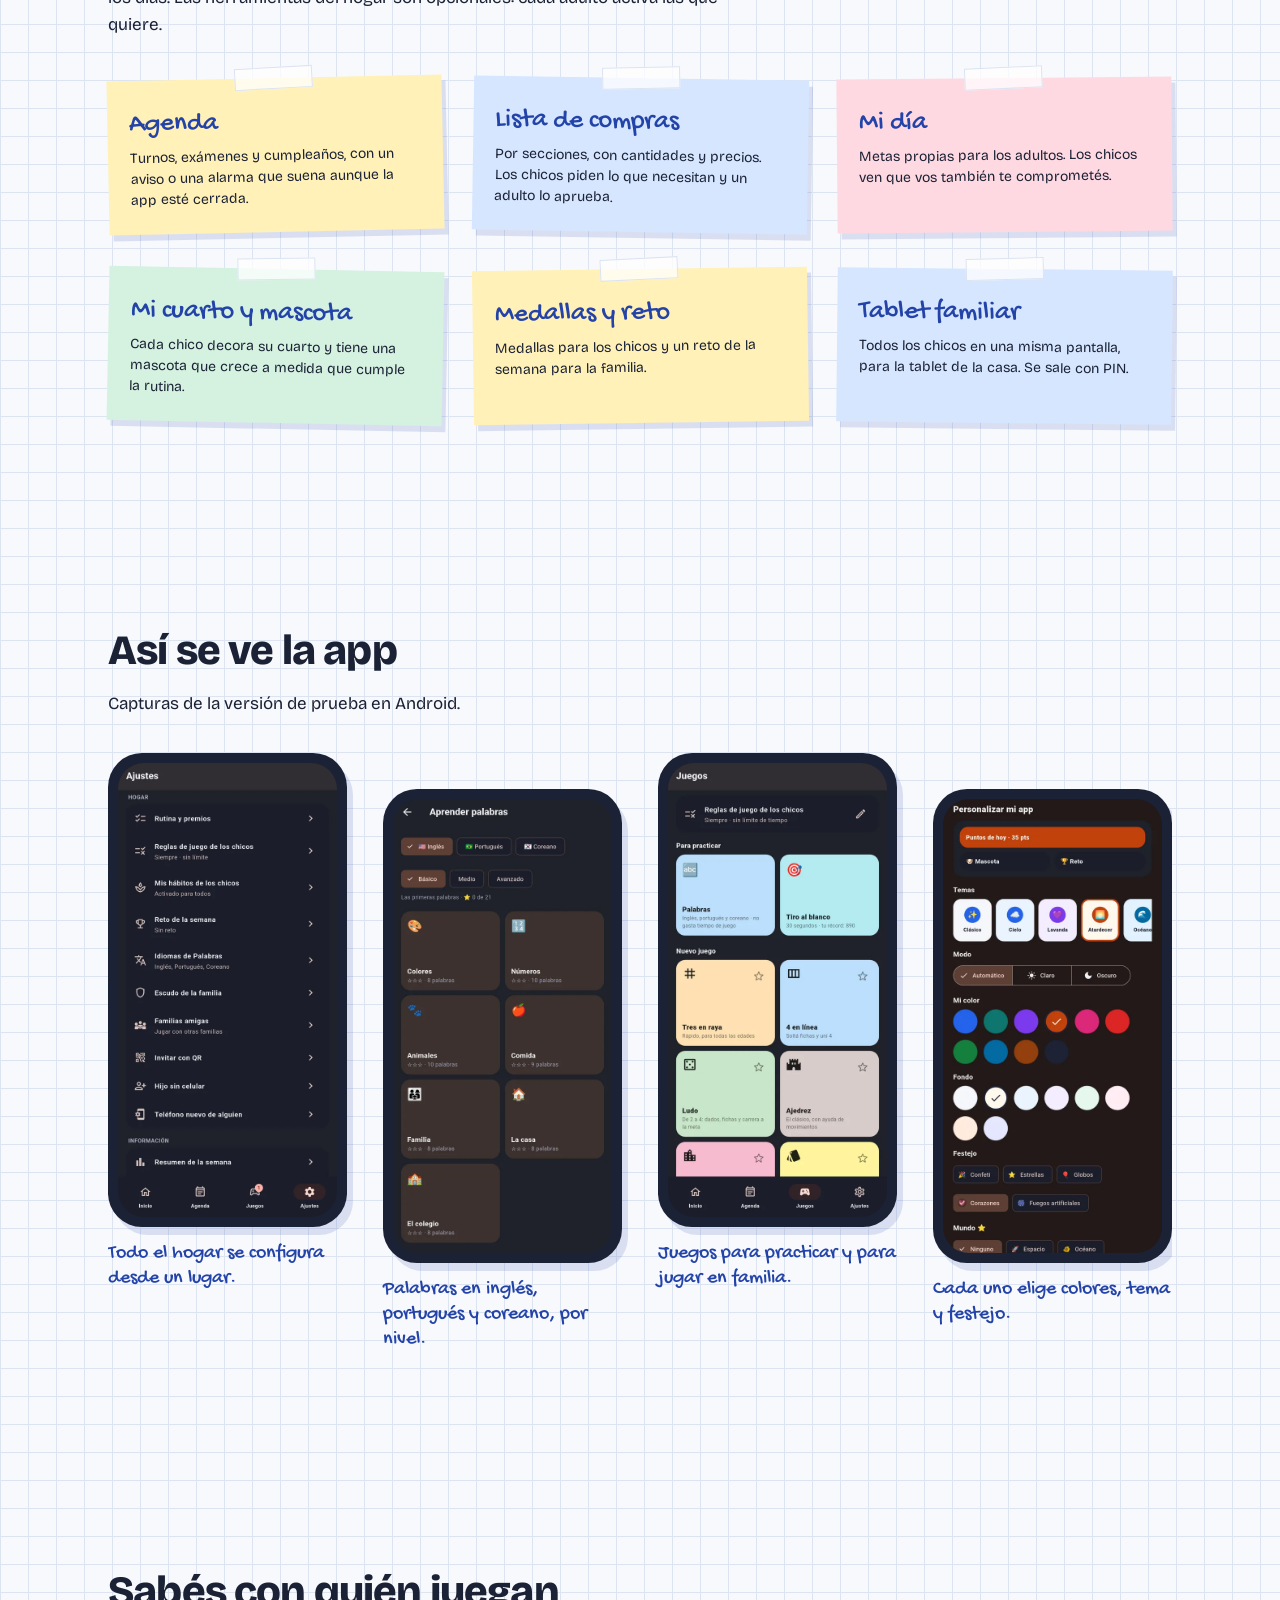
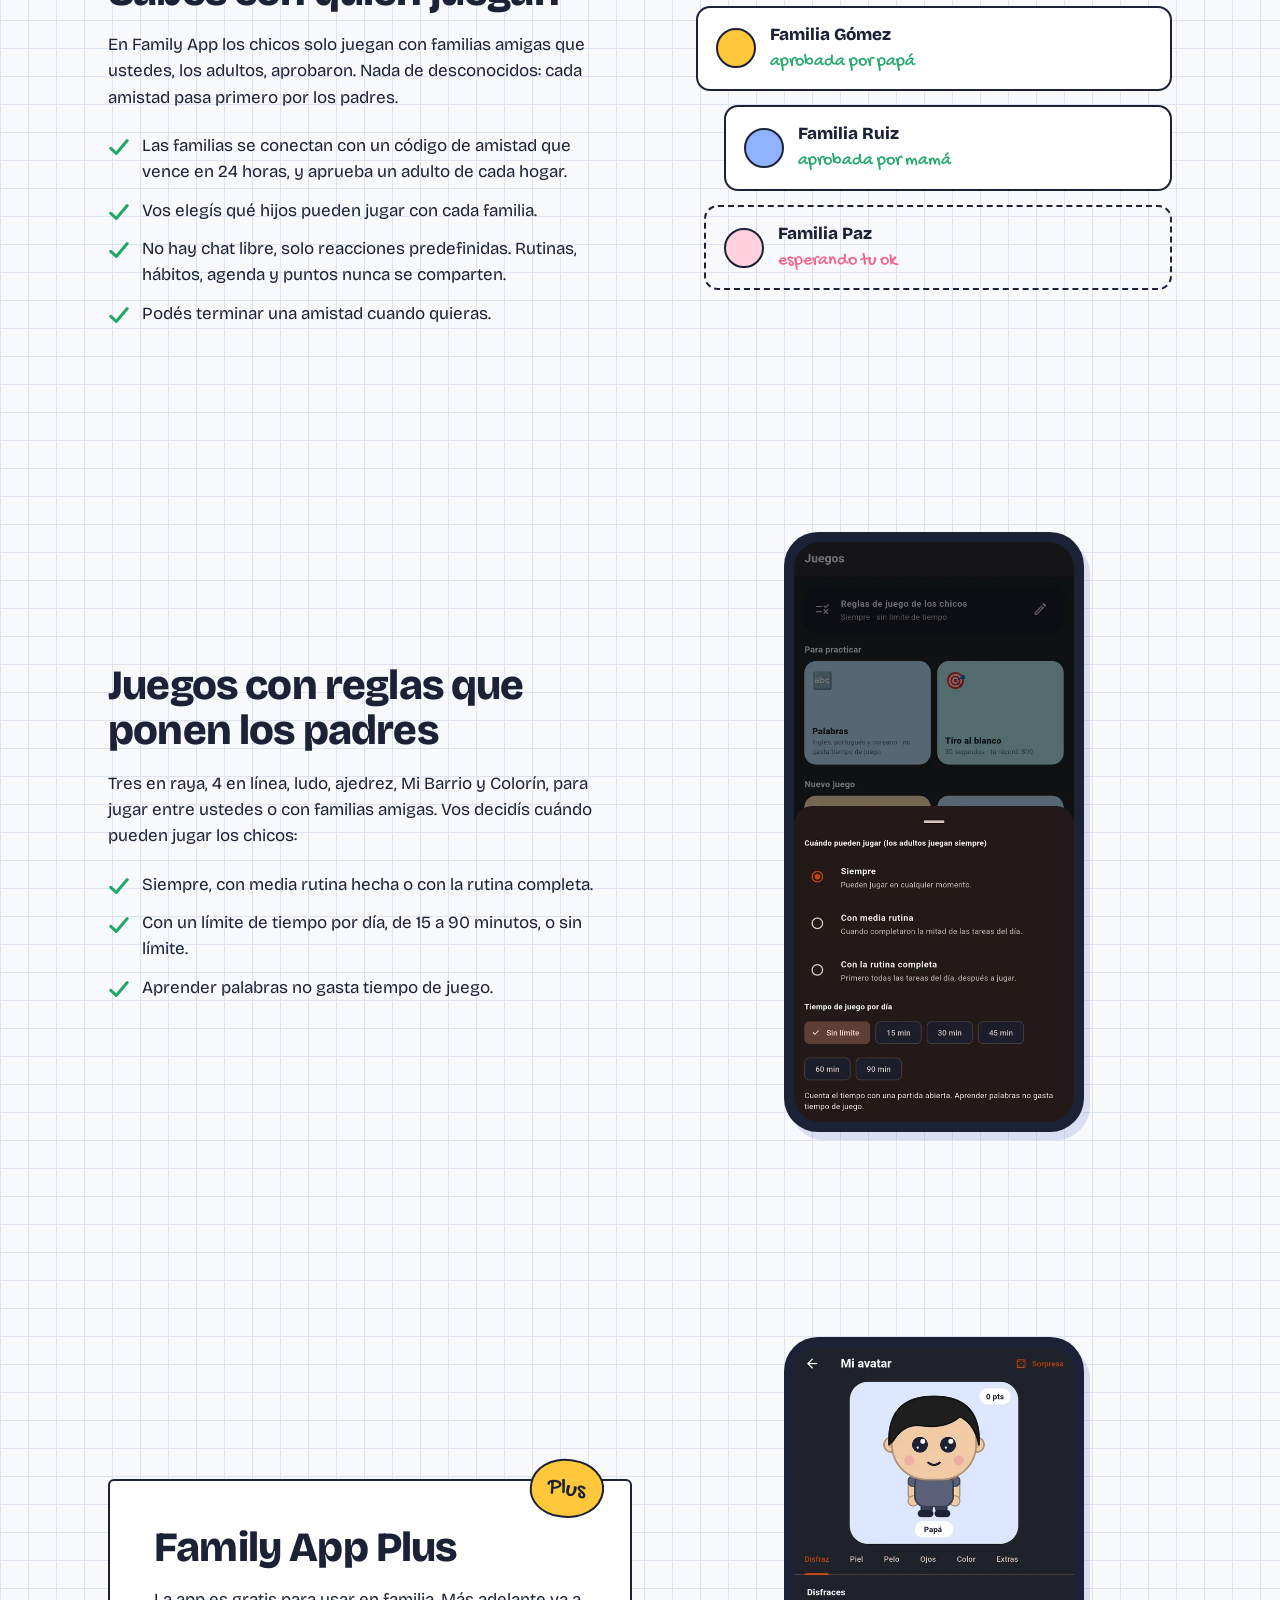
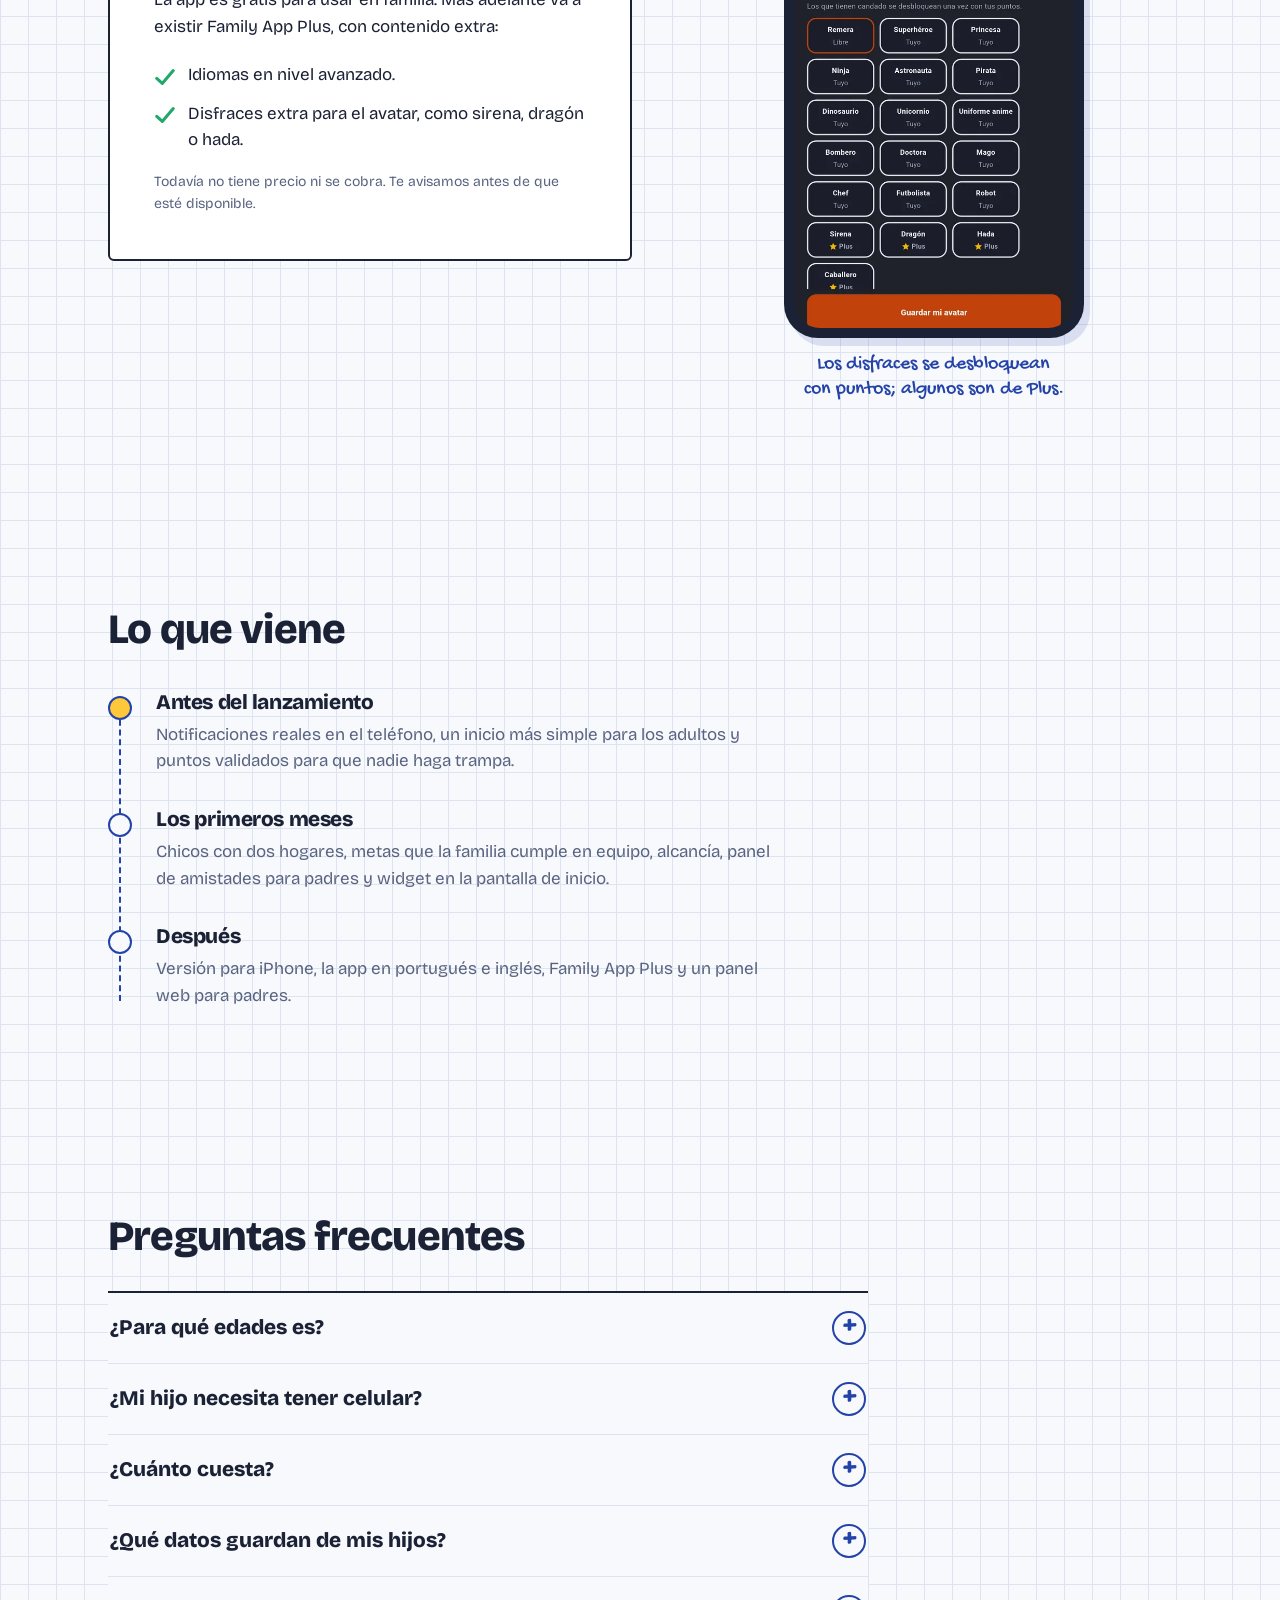
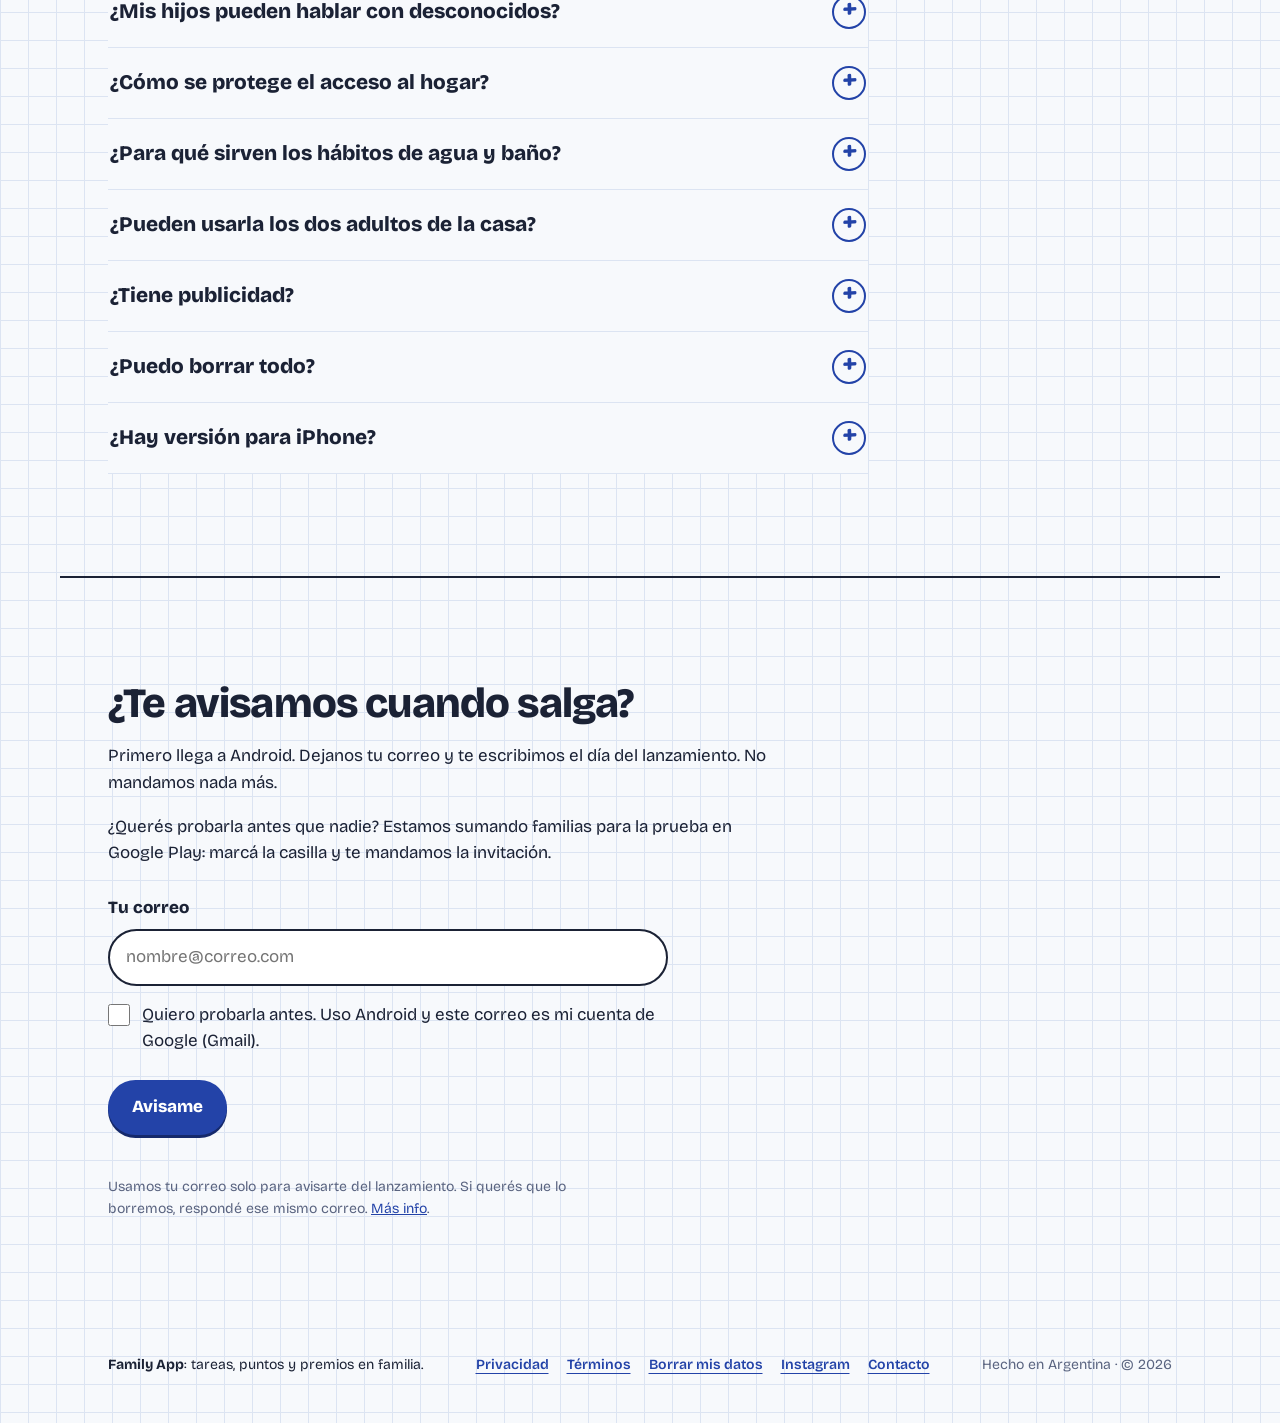
==== commit 8fdc535b: "Para toda la casa, menú, borrar datos y mejoras generales" ====
--- a/index.html
+++ b/index.html
@@ -17,27 +17,56 @@
   <meta property="og:locale" content="es_AR">
   <meta name="twitter:card" content="summary_large_image">
   <meta name="theme-color" content="#2343A8">
+  <link rel="canonical" href="https://javimathesan.github.io/family_app_web/">
   <link rel="icon" href="assets/favicon.svg" type="image/svg+xml">
+  <link rel="apple-touch-icon" href="assets/icono-180.png">
+  <script type="application/ld+json">
+  {
+    "@context": "https://schema.org",
+    "@graph": [
+      {
+        "@type": "Organization",
+        "name": "Family App",
+        "url": "https://javimathesan.github.io/family_app_web/",
+        "logo": "https://javimathesan.github.io/family_app_web/assets/icono-512.png",
+        "email": "familyapps.oficial@gmail.com",
+        "sameAs": ["https://www.instagram.com/familyapps.oficial/"]
+      },
+      {
+        "@type": "WebSite",
+        "name": "Family App",
+        "url": "https://javimathesan.github.io/family_app_web/",
+        "inLanguage": "es-AR"
+      }
+    ]
+  }
+  </script>
   <link rel="preconnect" href="https://fonts.googleapis.com">
   <link rel="preconnect" href="https://fonts.gstatic.com" crossorigin>
   <link href="https://fonts.googleapis.com/css2?family=Bricolage+Grotesque:opsz,wght@12..96,400;12..96,600;12..96,800&family=Gochi+Hand&display=swap" rel="stylesheet">
   <link rel="stylesheet" href="styles.css">
+  <script>document.documentElement.classList.add("js")</script>
 </head>
 <body>
   <a class="skip" href="#contenido">Ir al contenido</a>
 
   <header class="top">
-    <a class="brand" href="#" aria-label="Family App, inicio">
+    <a class="brand" href="./" aria-label="Family App, inicio">
       <img src="assets/favicon.svg" alt="" width="32" height="32">
       <span>Family App</span>
     </a>
-    <nav aria-label="Secciones">
-      <a href="#como-funciona">Cómo funciona</a>
-      <a href="#familias">Familias amigas</a>
-      <a href="#plus">Plus</a>
-      <a href="#preguntas">Preguntas</a>
-      <a class="nav-cta" href="#avisame">Avisame</a>
+    <nav id="menu" class="menu" aria-label="Secciones">
+      <a href="./#como-funciona">Cómo funciona</a>
+      <a href="./#toda-la-casa">Para toda la casa</a>
+      <a href="./#familias">Familias amigas</a>
+      <a href="./#plus">Plus</a>
+      <a href="./#preguntas">Preguntas</a>
     </nav>
+    <a class="nav-cta" href="./#avisame">Avisame</a>
+    <button class="menu-btn" type="button" aria-expanded="false" aria-controls="menu">
+      <span class="sr-only">Menú</span>
+      <svg viewBox="0 0 24 24" width="24" height="24" aria-hidden="true"><path d="M4 7h16M4 12h16M4 17h16" fill="none" stroke="currentColor" stroke-width="2.4" stroke-linecap="round"/></svg>
+    </button>
   </header>
 
   <main id="contenido">
@@ -93,13 +122,45 @@
         </li>
         <li>
           <h3>Ellos las marcan</h3>
-          <p>Desde su teléfono o tablet, los chicos marcan lo que hicieron. Vos lo confirmás y los puntos se suman.</p>
+          <p>Desde su teléfono o la tablet de la casa, los chicos marcan lo que hicieron. Vos elegís qué tareas valen solas y cuáles aprobás. A tiempo suman todos los puntos; fuera de horario, la mitad.</p>
         </li>
         <li>
           <h3>Canjean premios</h3>
           <p>Los puntos se cambian por premios que definen en familia: un rato más de pantalla, elegir la cena, una salida.</p>
         </li>
       </ol>
+    </section>
+
+    <!-- PARA TODA LA CASA -->
+    <section class="section" id="toda-la-casa">
+      <h2>Una app para toda la casa</h2>
+      <p>Además de las rutinas, Family App junta en un solo lugar lo que la familia usa todos los días. Las herramientas del hogar son opcionales: cada adulto activa las que quiere.</p>
+      <ul class="notes">
+        <li class="note">
+          <h3>Agenda</h3>
+          <p>Turnos, exámenes y cumpleaños, con un aviso o una alarma que suena aunque la app esté cerrada.</p>
+        </li>
+        <li class="note">
+          <h3>Lista de compras</h3>
+          <p>Por secciones, con cantidades y precios. Los chicos piden lo que necesitan y un adulto lo aprueba.</p>
+        </li>
+        <li class="note">
+          <h3>Mi día</h3>
+          <p>Metas propias para los adultos. Los chicos ven que vos también te comprometés.</p>
+        </li>
+        <li class="note">
+          <h3>Mi cuarto y mascota</h3>
+          <p>Cada chico decora su cuarto y tiene una mascota que crece a medida que cumple la rutina.</p>
+        </li>
+        <li class="note">
+          <h3>Medallas y reto</h3>
+          <p>Medallas para los chicos y un reto de la semana para la familia.</p>
+        </li>
+        <li class="note">
+          <h3>Tablet familiar</h3>
+          <p>Todos los chicos en una misma pantalla, para la tablet de la casa. Se sale con PIN.</p>
+        </li>
+      </ul>
     </section>
 
     <!-- ASÍ SE VE -->
@@ -149,7 +210,7 @@
     <section class="section split" id="juegos">
       <div>
         <h2>Juegos con reglas que ponen los padres</h2>
-        <p>Tres en raya, 4 en línea, ludo, ajedrez y más, para jugar entre ustedes o con familias amigas. Vos decidís cuándo pueden jugar los chicos:</p>
+        <p>Tres en raya, 4 en línea, ludo, ajedrez, Mi Barrio y Colorín, para jugar entre ustedes o con familias amigas. Vos decidís cuándo pueden jugar los chicos:</p>
         <ul class="ticks">
           <li>Siempre, con media rutina hecha o con la rutina completa.</li>
           <li>Con un límite de tiempo por día, de 15 a 90 minutos, o sin límite.</li>
@@ -204,7 +265,7 @@
       <div class="faq">
         <details>
           <summary>¿Para qué edades es?</summary>
-          <p>Para chicos que ya pueden seguir una rutina, hasta la adolescencia. La app tiene perfiles para los más chicos (Junior) y para adolescentes (Teen), y cada adulto ajusta las tareas y los premios a cada hijo.</p>
+          <p>De 4 a 17 años. Hay tres perfiles según la edad: Peques (4 a 8), Junior (9 a 12) y Teen (13 a 17). La app sugiere una lista de tareas para cada edad, y cada adulto ajusta las tareas y los premios a cada hijo.</p>
         </details>
         <details>
           <summary>¿Mi hijo necesita tener celular?</summary>
@@ -240,7 +301,7 @@
         </details>
         <details>
           <summary>¿Puedo borrar todo?</summary>
-          <p>Sí. Un adulto administrador puede borrar el hogar y todos sus datos desde Ajustes. El borrado es inmediato y no se puede deshacer. También se puede pedir por correo. Los detalles están en la <a href="privacidad.html#borrar">política de privacidad</a>.</p>
+          <p>Sí. Un adulto administrador puede borrar el hogar y todos sus datos desde Ajustes. El borrado es inmediato y no se puede deshacer. También se puede pedir por correo. El paso a paso está en <a href="borrar-datos.html">Borrar mis datos</a>.</p>
         </details>
         <details>
           <summary>¿Hay versión para iPhone?</summary>
@@ -274,9 +335,12 @@
 
   <footer class="foot">
     <p><strong>Family App</strong>: tareas, puntos y premios en familia.</p>
-    <nav class="foot-links" aria-label="Legales">
+    <nav class="foot-links" aria-label="Enlaces">
       <a href="privacidad.html">Privacidad</a>
       <a href="terminos.html">Términos</a>
+      <a href="borrar-datos.html">Borrar mis datos</a>
+      <a href="https://www.instagram.com/familyapps.oficial/" rel="noopener">Instagram</a>
+      <a href="mailto:familyapps.oficial@gmail.com">Contacto</a>
     </nav>
     <p class="muted">Hecho en Argentina · © <span id="year">2026</span></p>
   </footer>
--- a/styles.css
+++ b/styles.css
@@ -70,11 +70,22 @@
   gap: 16px;
 }
 .brand { display: flex; align-items: center; gap: 10px; text-decoration: none; color: var(--text); font-weight: 800; font-size: 1.15rem; }
-.top nav { display: flex; align-items: center; gap: clamp(12px, 2.4vw, 28px); }
-.top nav a { text-decoration: none; color: var(--text); font-weight: 600; font-size: var(--step--1); }
-.top nav a:hover { color: var(--ink); text-decoration: underline; text-underline-offset: 4px; }
-.top nav .nav-cta { background: var(--ink); color: #fff; padding: 8px 16px; border-radius: 999px; }
-.top nav .nav-cta:hover { color: #fff; background: #1A3488; text-decoration: none; }
+.top { position: relative; }
+.menu { display: flex; align-items: center; gap: clamp(12px, 2vw, 26px); margin-left: auto; }
+.menu a { text-decoration: none; color: var(--text); font-weight: 600; font-size: var(--step--1); }
+.menu a:hover { color: var(--ink); text-decoration: underline; text-underline-offset: 4px; }
+.nav-cta {
+  flex: none; text-decoration: none; font-weight: 600; font-size: var(--step--1);
+  background: var(--ink); color: #fff; padding: 8px 16px; border-radius: 999px;
+}
+.nav-cta:hover { background: #1A3488; }
+/* Botón del menú: solo aparece en pantallas chicas y si hay JavaScript */
+.menu-btn {
+  display: none; flex: none;
+  width: 42px; height: 42px; padding: 0; place-items: center;
+  background: var(--card); color: var(--text);
+  border: 2px solid var(--text); border-radius: 12px; cursor: pointer;
+}
 
 /* ---------- Botones ---------- */
 .btn {
@@ -211,6 +222,36 @@
 .dot-a { background: var(--star); }
 .dot-b { background: #8FB3FF; }
 .dot-c { background: #FFD1DC; }
+
+/* Para toda la casa: notas pegadas en la heladera */
+.notes {
+  list-style: none; padding: 0; margin: 40px 0 0;
+  display: grid; grid-template-columns: repeat(3, 1fr);
+  gap: clamp(18px, 2.6vw, 30px);
+}
+.note {
+  --tilt: -1.2deg;
+  position: relative;
+  padding: 30px 22px 24px;
+  background: #FFF1B8;
+  transform: rotate(var(--tilt));
+  box-shadow: 4px 6px 0 rgba(35, 67, 168, .14);
+}
+.note::before {                      /* cinta de papel */
+  content: ""; position: absolute; top: -11px; left: 50%;
+  width: 78px; height: 22px; margin-left: -39px;
+  background: rgba(255, 255, 255, .75);
+  border: 1px solid var(--grid);
+  transform: rotate(-2deg);
+}
+.note:nth-child(3n+2) { --tilt: .9deg; background: #D6E6FF; }
+.note:nth-child(3n) { --tilt: -.5deg; background: #FFD9E2; }
+.note:nth-child(n+4) { margin-top: 6px; }
+.note:nth-child(4) { background: #D5F2E1; --tilt: 1.1deg; }
+.note:nth-child(5) { background: #FFF1B8; --tilt: -.8deg; }
+.note:nth-child(6) { background: #D6E6FF; --tilt: .6deg; }
+.note h3 { font-family: var(--hand); font-weight: 400; font-size: 1.7rem; letter-spacing: 0; color: var(--ink); }
+.note p { margin-top: 8px; font-size: var(--step--1); line-height: 1.5; color: var(--text); }
 
 /* Capturas en marco de teléfono */
 .phone-fig { margin: 0; }
@@ -323,7 +364,7 @@
   font-size: var(--step--1);
 }
 
-.foot-links { display: flex; gap: 18px; }
+.foot-links { display: flex; flex-wrap: wrap; gap: 8px 18px; }
 .foot-links a { font-weight: 600; text-underline-offset: 4px; }
 
 /* ---------- Páginas legales ---------- */
@@ -338,7 +379,8 @@
 .legal h2 { font-size: var(--step-1); }
 .legal p, .legal li { max-width: 66ch; }
 .legal p { margin-top: 10px; }
-.legal ul { margin: 10px 0 0; padding-left: 1.2em; display: grid; gap: 6px; }
+.legal ul, .legal ol { margin: 10px 0 0; padding-left: 1.2em; display: grid; gap: 6px; }
+.notfound-actions { margin-top: 28px; }
 .legal-legend { font-size: var(--step--1); color: var(--muted); }
 
 /* ---------- Responsive ---------- */
@@ -347,13 +389,35 @@
   .hero h1 { max-width: 16ch; }
   .chart { transform: rotate(0.6deg); }
   .steps { grid-template-columns: 1fr; }
+  .notes { grid-template-columns: repeat(2, 1fr); }
   .note-try { margin-bottom: 8px; }
   .shots { grid-template-columns: repeat(4, 62vw); margin-inline: calc(var(--gutter) * -1); padding-inline: var(--gutter); scroll-padding-inline: var(--gutter); }
   .shots .phone-fig:nth-child(even) { margin-top: 0; }
   .phone-fig.solo { max-width: 260px; }
 }
+/* Menú desplegable en pantallas chicas */
+@media (max-width: 900px) {
+  .nav-cta { margin-left: auto; }
+  .js .menu-btn { display: grid; }
+  .js .menu {
+    display: none;
+    position: absolute; z-index: 5; top: 100%; left: var(--gutter); right: var(--gutter);
+    flex-direction: column; align-items: stretch; gap: 0; margin: 0;
+    background: var(--card); border: 2px solid var(--text); border-radius: 14px;
+    box-shadow: 6px 8px 0 rgba(35, 67, 168, .14);
+    padding: 6px 0;
+  }
+  .js .menu.open { display: flex; }
+  .js .menu a { padding: 13px 18px; font-size: var(--step-0); }
+  .js .menu a + a { border-top: 1.5px solid var(--grid); }
+  /* Sin JavaScript no hay botón: los enlaces quedan a la vista, en varias líneas */
+  html:not(.js) .top { flex-wrap: wrap; }
+  html:not(.js) .menu { order: 3; width: 100%; flex-wrap: wrap; margin: 0; }
+}
 @media (max-width: 560px) {
-  .top nav a:not(.nav-cta) { display: none; }
+  .notes { grid-template-columns: 1fr; gap: 30px; }
+  .note:nth-child(n+4) { margin-top: 0; }
+  .foot { flex-direction: column; }
   .chart tbody th { font-size: 1.05rem; }
   .chart td { height: 44px; }
   .cell svg { width: 24px; height: 24px; }
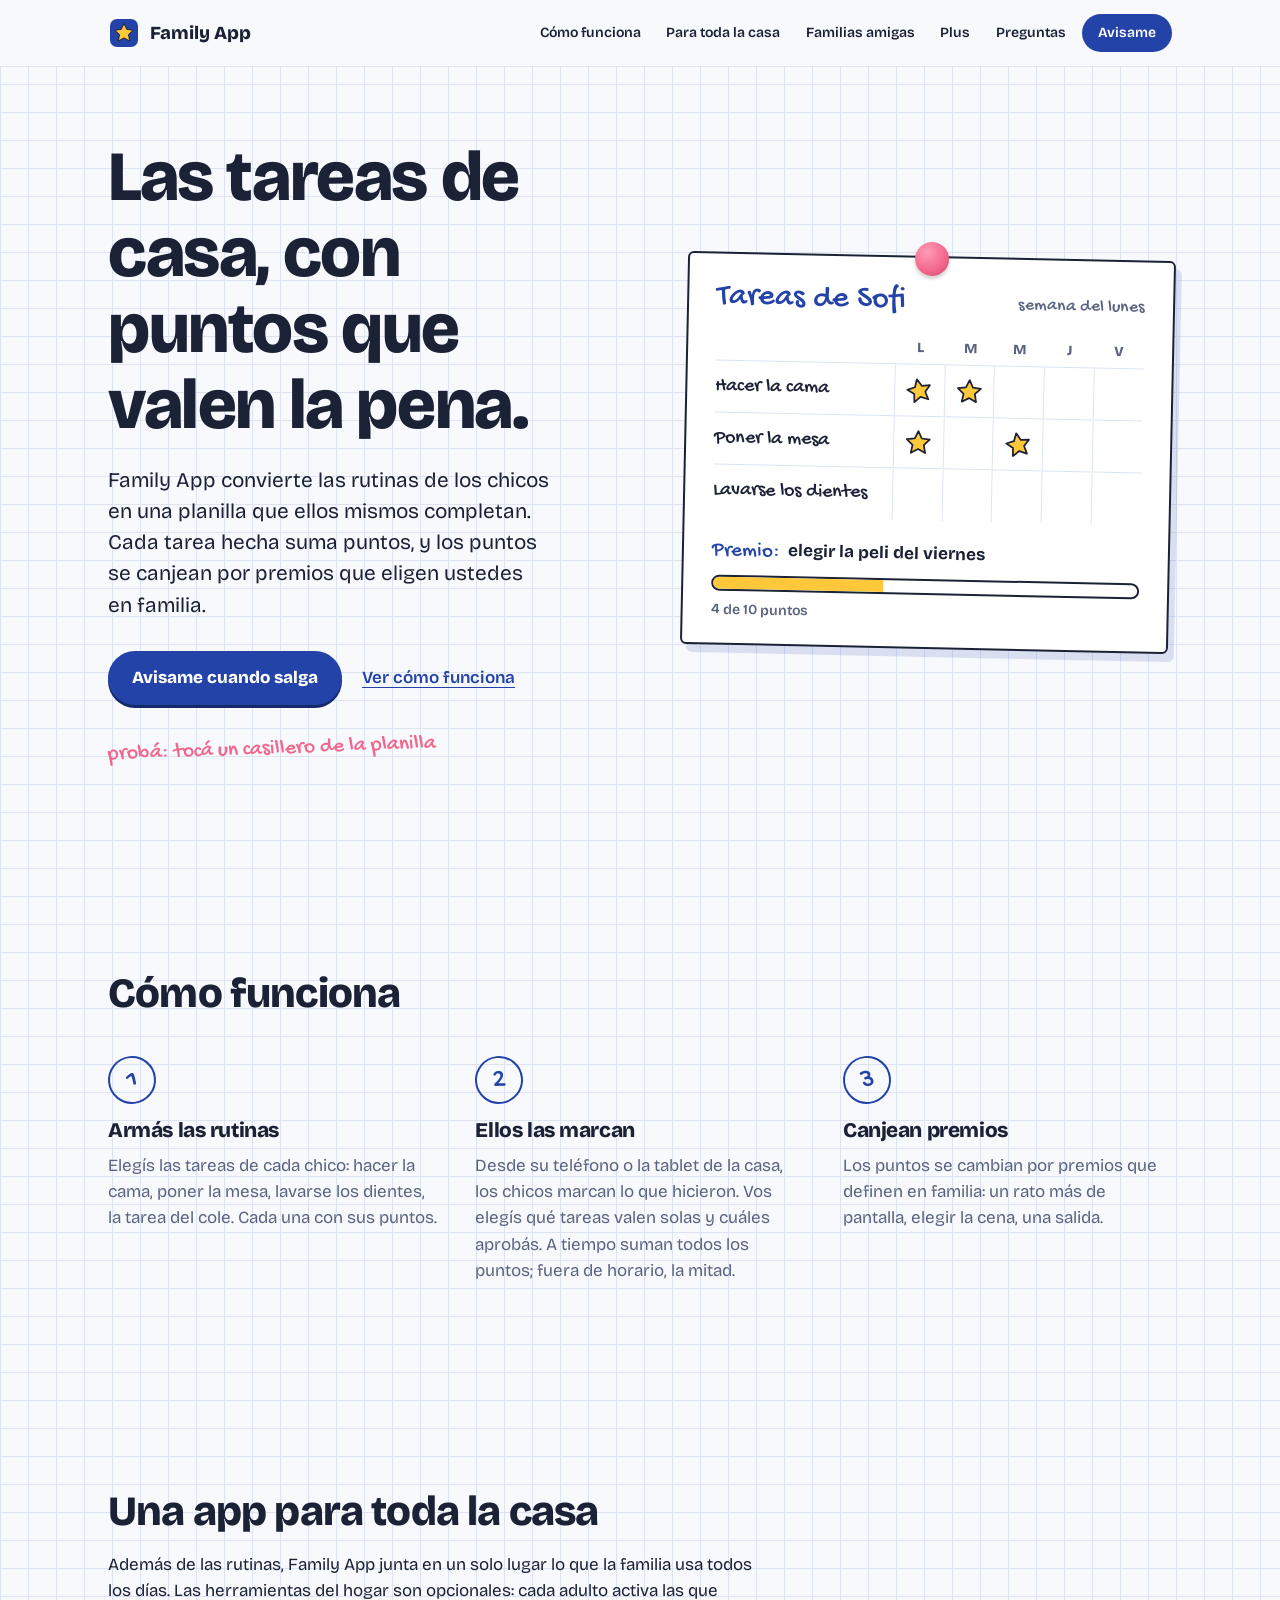
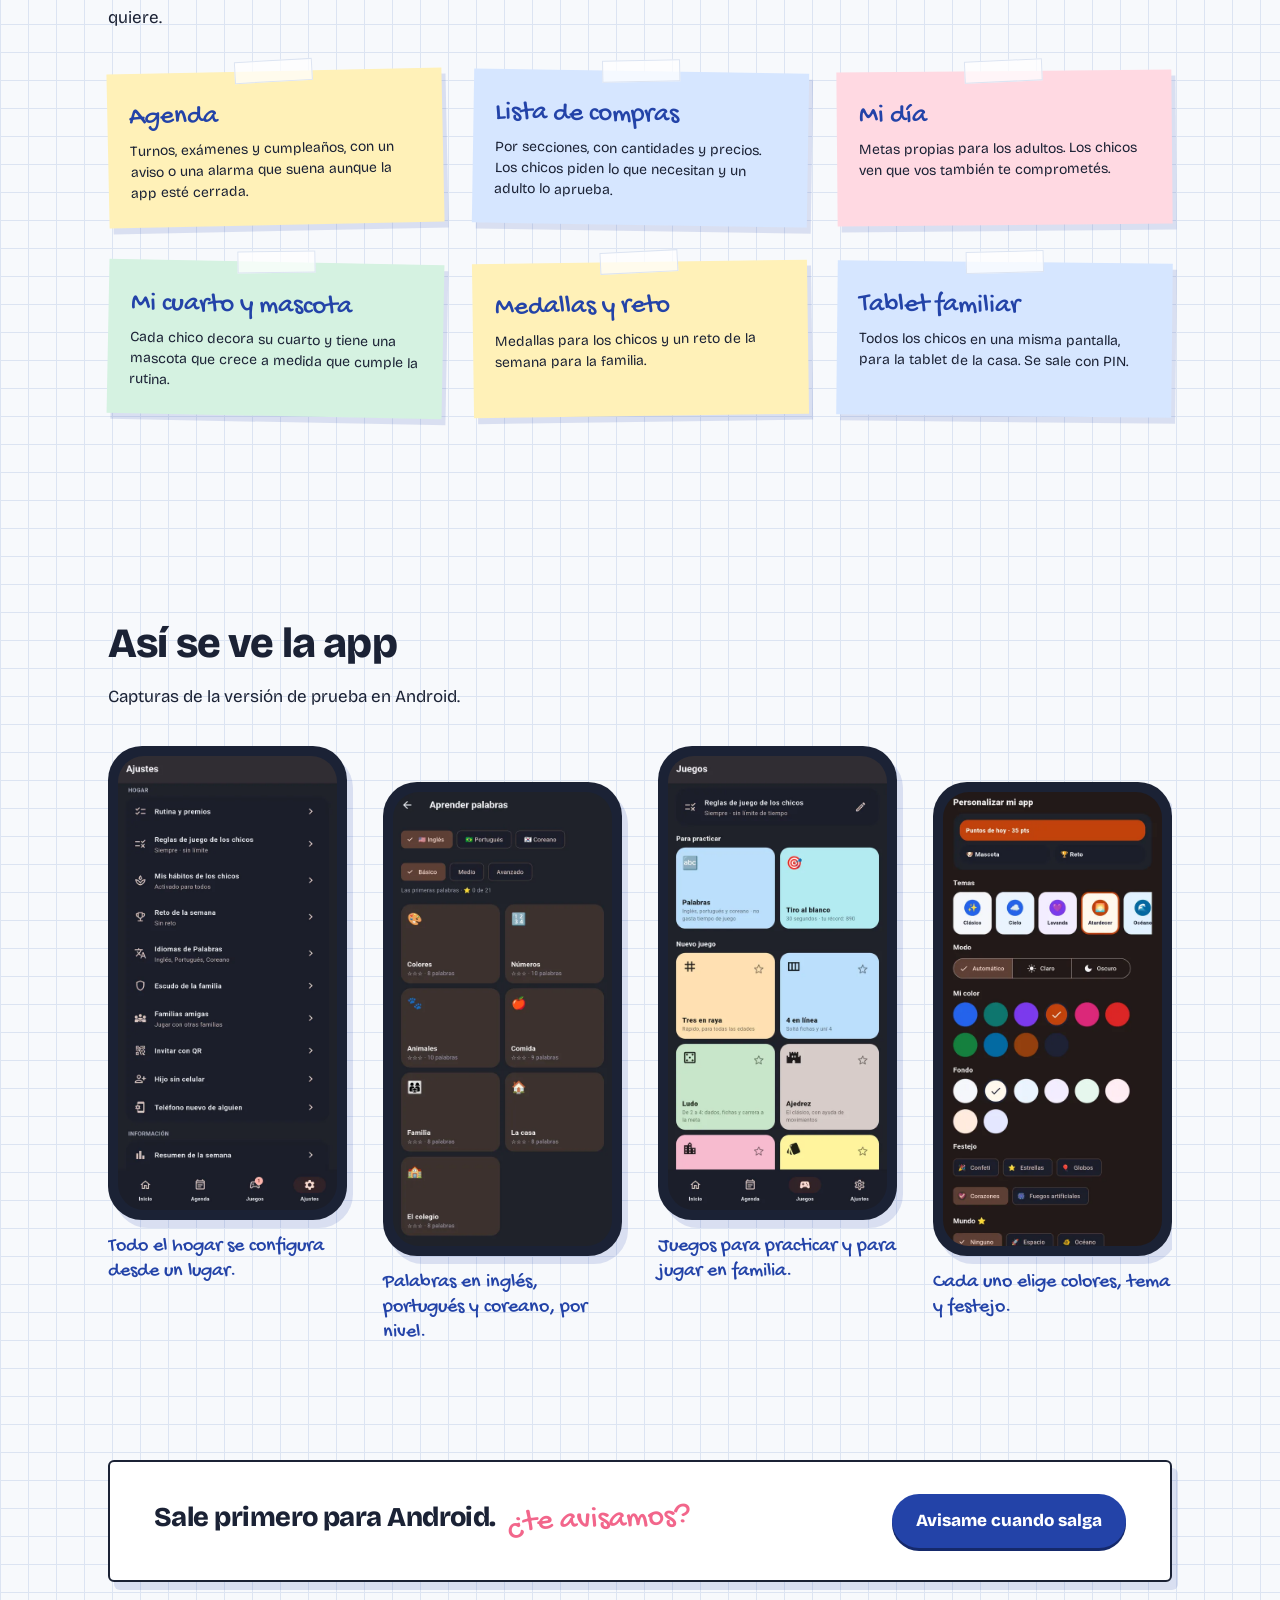
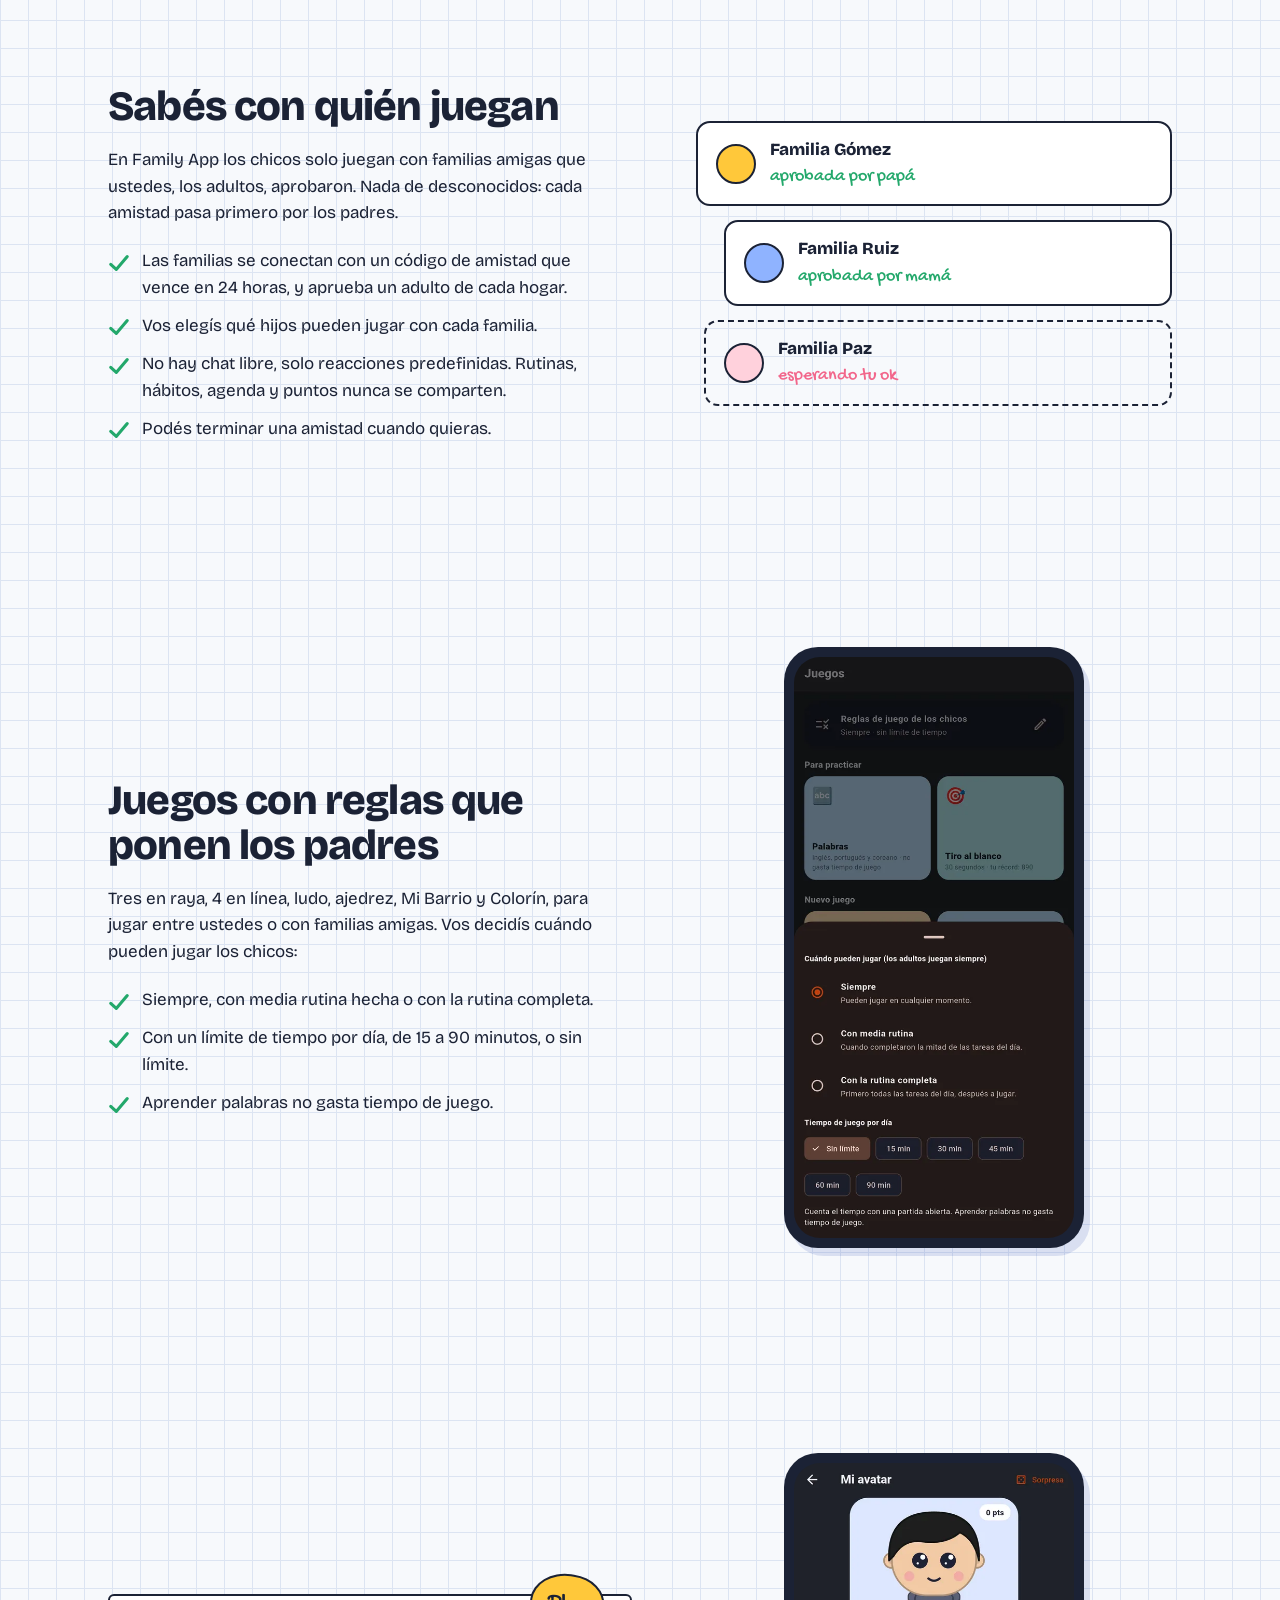
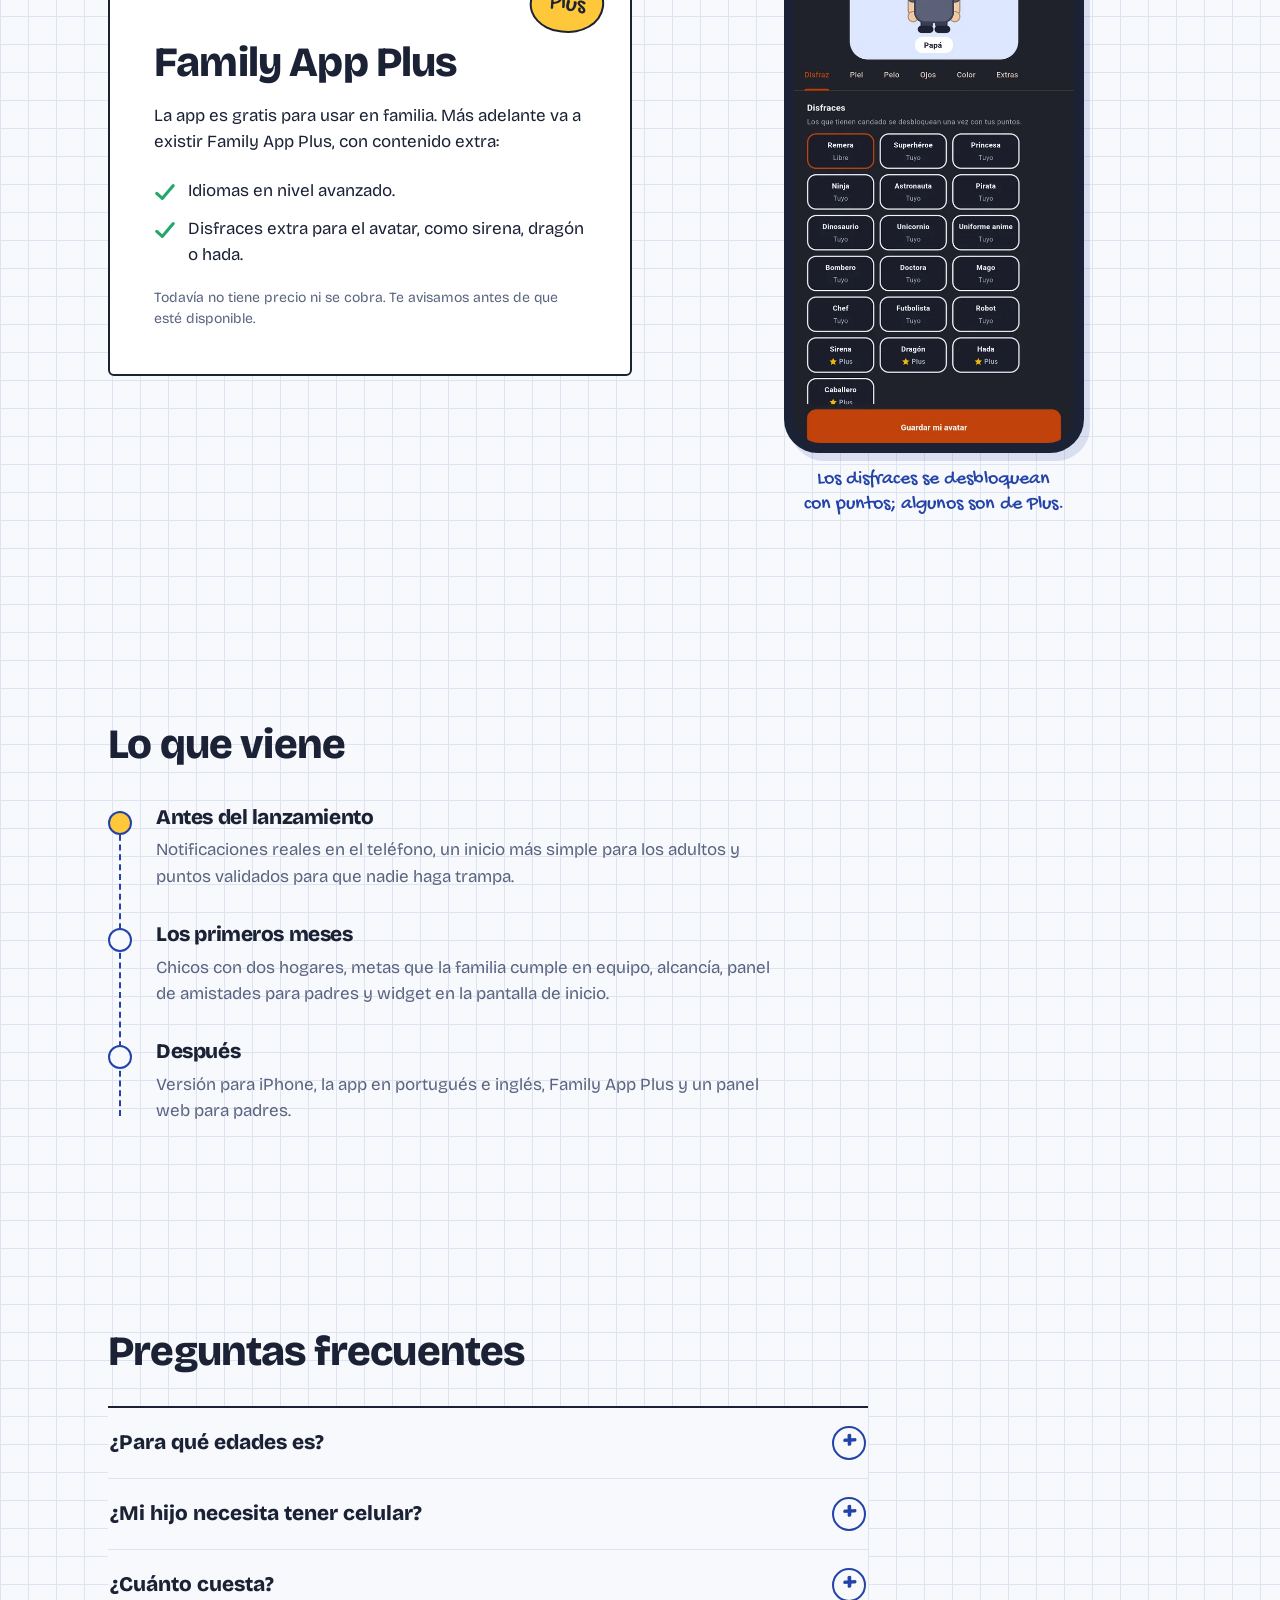
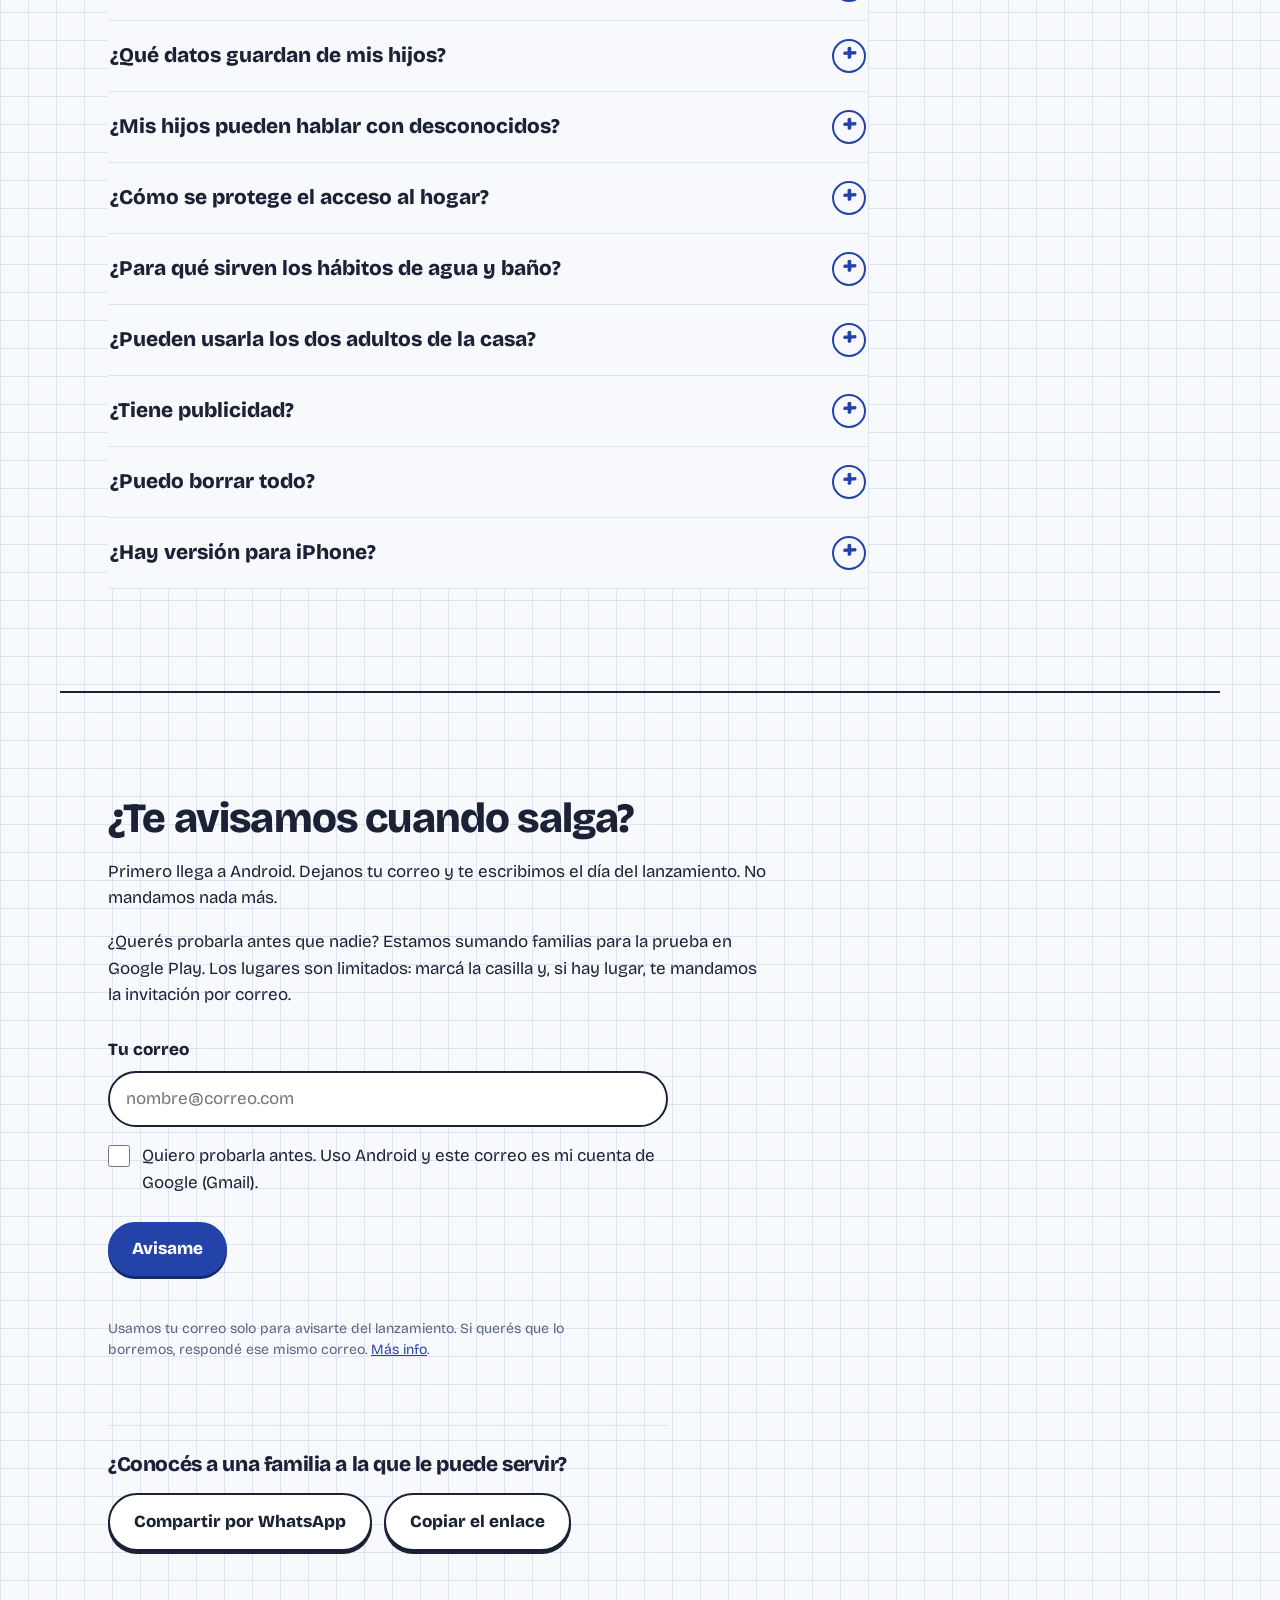
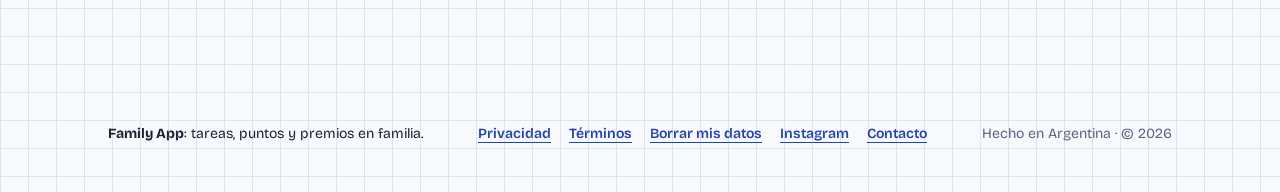
==== commit 5f9042c6: "Encabezado fijo, compartir, fuentes propias y cupos limitados" ====
--- a/index.html
+++ b/index.html
@@ -41,9 +41,7 @@
     ]
   }
   </script>
-  <link rel="preconnect" href="https://fonts.googleapis.com">
-  <link rel="preconnect" href="https://fonts.gstatic.com" crossorigin>
-  <link href="https://fonts.googleapis.com/css2?family=Bricolage+Grotesque:opsz,wght@12..96,400;12..96,600;12..96,800&family=Gochi+Hand&display=swap" rel="stylesheet">
+  <link rel="preload" href="assets/fuentes/bricolage-grotesque.woff2" as="font" type="font/woff2" crossorigin>
   <link rel="stylesheet" href="styles.css">
   <script>document.documentElement.classList.add("js")</script>
 </head>
@@ -167,7 +165,7 @@
     <section class="section" id="asi-se-ve">
       <h2>Así se ve la app</h2>
       <p>Capturas de la versión de prueba en Android.</p>
-      <div class="shots" tabindex="0" aria-label="Capturas de la app, se pueden desplazar">
+      <div class="shots" role="region" tabindex="0" aria-label="Capturas de la app, se pueden desplazar">
         <figure class="phone-fig">
           <div class="phone"><img src="assets/capturas/ajustes-hogar.webp" alt="Ajustes del hogar: rutina y premios, reglas de juego, hábitos, reto de la semana, idiomas, familias amigas e invitar con QR" width="540" height="1120" loading="lazy"></div>
           <figcaption>Todo el hogar se configura desde un lugar.</figcaption>
@@ -187,6 +185,12 @@
       </div>
     </section>
 
+    <!-- LLAMADA INTERMEDIA -->
+    <aside class="band" aria-label="Avisame cuando salga">
+      <p class="band-text">Sale primero para Android. <span class="hand">¿te avisamos?</span></p>
+      <a class="btn" href="#avisame">Avisame cuando salga</a>
+    </aside>
+
     <!-- FAMILIAS AMIGAS -->
     <section class="section split" id="familias">
       <div>
@@ -314,11 +318,11 @@
     <section class="section signup" id="avisame">
       <h2>¿Te avisamos cuando salga?</h2>
       <p>Primero llega a Android. Dejanos tu correo y te escribimos el día del lanzamiento. No mandamos nada más.</p>
-      <p>¿Querés probarla antes que nadie? Estamos sumando familias para la prueba en Google Play: marcá la casilla y te mandamos la invitación.</p>
-      <form id="signup-form" class="signup-form" action="#" method="POST" novalidate>
+      <p>¿Querés probarla antes que nadie? Estamos sumando familias para la prueba en Google Play. Los lugares son limitados: marcá la casilla y, si hay lugar, te mandamos la invitación por correo.</p>
+      <form id="signup-form" class="signup-form" action="https://formspree.io/f/xljjyvql" method="POST" novalidate>
         <label for="email">Tu correo</label>
         <div class="field">
-          <input id="email" name="email" type="email" autocomplete="email" placeholder="nombre@correo.com" required>
+          <input id="email" name="email" type="email" inputmode="email" autocomplete="email" autocapitalize="off" spellcheck="false" placeholder="nombre@correo.com" required>
         </div>
         <label class="check">
           <input type="checkbox" name="tester" value="si" id="tester">
@@ -330,6 +334,15 @@
         <p class="form-msg" id="form-msg" role="status" aria-live="polite"></p>
         <p class="form-note">Usamos tu correo solo para avisarte del lanzamiento. Si querés que lo borremos, respondé ese mismo correo. <a href="privacidad.html#web">Más info</a>.</p>
       </form>
+
+      <div class="share">
+        <h3>¿Conocés a una familia a la que le puede servir?</h3>
+        <p class="share-actions">
+          <a class="btn btn-alt" id="share-wa" href="https://wa.me/?text=Mir%C3%A1%20Family%20App%3A%20tareas%2C%20puntos%20y%20premios%20para%20los%20chicos.%20https%3A%2F%2Fjavimathesan.github.io%2Ffamily_app_web%2F" rel="noopener">Compartir por WhatsApp</a>
+          <button class="btn btn-alt" id="share-copy" type="button" hidden>Copiar el enlace</button>
+        </p>
+        <p class="form-msg" id="share-msg" role="status" aria-live="polite"></p>
+      </div>
     </section>
   </main>
 
--- a/styles.css
+++ b/styles.css
@@ -1,6 +1,21 @@
 /* Family App — sitio del producto
    Lenguaje visual: la planilla de tareas pegada en la heladera.
    Papel cuadriculado, birome azul, stickers. */
+
+/* Fuentes servidas desde el propio sitio (sin pedidos a terceros).
+   Licencia SIL Open Font License: ver assets/fuentes/. */
+@font-face {
+  font-family: "Bricolage Grotesque";
+  src: url("assets/fuentes/bricolage-grotesque.woff2") format("woff2");
+  font-weight: 400 800;
+  font-display: swap;
+}
+@font-face {
+  font-family: "Gochi Hand";
+  src: url("assets/fuentes/GochiHand-Regular.ttf") format("truetype");  /* archivo original, sin modificar */
+  font-weight: 400;
+  font-display: swap;
+}
 
 :root {
   --paper: #F7F9FC;      /* papel frío, no crema */
@@ -29,6 +44,8 @@
 
 *, *::before, *::after { box-sizing: border-box; }
 html { scroll-behavior: smooth; }
+/* El encabezado queda fijo: los destinos de los enlaces no deben quedar tapados */
+[id] { scroll-margin-top: 92px; }
 @media (prefers-reduced-motion: reduce) { html { scroll-behavior: auto; } }
 
 body {
@@ -61,16 +78,17 @@
 
 /* ---------- Encabezado ---------- */
 .top {
-  max-width: var(--max);
-  margin: 0 auto;
-  padding: 18px var(--gutter);
+  position: sticky; top: 0; z-index: 20;
+  background: var(--paper);
+  border-bottom: 1.5px solid var(--grid);
+  /* Ocupa todo el ancho, con el contenido alineado al resto de la página */
+  padding: 14px max(var(--gutter), calc((100% - var(--max)) / 2 + var(--gutter)));
   display: flex;
   align-items: center;
   justify-content: space-between;
   gap: 16px;
 }
 .brand { display: flex; align-items: center; gap: 10px; text-decoration: none; color: var(--text); font-weight: 800; font-size: 1.15rem; }
-.top { position: relative; }
 .menu { display: flex; align-items: center; gap: clamp(12px, 2vw, 26px); margin-left: auto; }
 .menu a { text-decoration: none; color: var(--text); font-weight: 600; font-size: var(--step--1); }
 .menu a:hover { color: var(--ink); text-decoration: underline; text-underline-offset: 4px; }
@@ -105,6 +123,9 @@
 .btn:hover { background: #1A3488; }
 .btn:active { transform: translateY(3px); box-shadow: 0 0 0 #15296B; }
 .link { font-weight: 600; text-underline-offset: 4px; }
+.btn-alt { background: var(--card); color: var(--text); border: 2px solid var(--text); box-shadow: 0 3px 0 var(--text); }
+.btn-alt:hover { background: #EEF3FC; }
+.btn-alt:active { box-shadow: 0 0 0 var(--text); }
 
 /* ---------- Hero ---------- */
 .hero {
@@ -252,6 +273,21 @@
 .note:nth-child(6) { background: #D6E6FF; --tilt: .6deg; }
 .note h3 { font-family: var(--hand); font-weight: 400; font-size: 1.7rem; letter-spacing: 0; color: var(--ink); }
 .note p { margin-top: 8px; font-size: var(--step--1); line-height: 1.5; color: var(--text); }
+
+/* Llamada intermedia */
+.band {
+  max-width: calc(var(--max) - 2 * var(--gutter));
+  margin: 0 auto;
+  width: calc(100% - 2 * var(--gutter));
+  padding: clamp(22px, 3vw, 32px) clamp(20px, 4vw, 44px);
+  display: flex; flex-wrap: wrap; align-items: center; justify-content: space-between; gap: 18px 28px;
+  background: var(--card);
+  border: 2px solid var(--text);
+  border-radius: 6px;
+  box-shadow: 6px 8px 0 rgba(35, 67, 168, .14);
+}
+.band-text { font-size: var(--step-2); font-weight: 800; letter-spacing: -0.02em; line-height: 1.15; }
+.band-text .hand { color: var(--gum); font-size: 1.15em; margin-left: 6px; display: inline-block; transform: rotate(-2deg); }
 
 /* Capturas en marco de teléfono */
 .phone-fig { margin: 0; }
@@ -356,6 +392,11 @@
 .form-msg.error { color: #C2264F; }
 .form-msg.ok { color: var(--mint); }
 
+/* Compartir */
+.share { margin-top: clamp(40px, 6vw, 64px); padding-top: 28px; border-top: 1.5px solid var(--grid); max-width: 560px; }
+.share h3 { font-size: var(--step-1); }
+.share-actions { margin-top: 16px; display: flex; flex-wrap: wrap; gap: 12px; }
+
 /* Pie */
 .foot {
   max-width: var(--max); margin: 0 auto;
@@ -401,7 +442,7 @@
   .js .menu-btn { display: grid; }
   .js .menu {
     display: none;
-    position: absolute; z-index: 5; top: 100%; left: var(--gutter); right: var(--gutter);
+    position: absolute; z-index: 5; top: calc(100% + 8px); left: var(--gutter); right: var(--gutter);
     flex-direction: column; align-items: stretch; gap: 0; margin: 0;
     background: var(--card); border: 2px solid var(--text); border-radius: 14px;
     box-shadow: 6px 8px 0 rgba(35, 67, 168, .14);
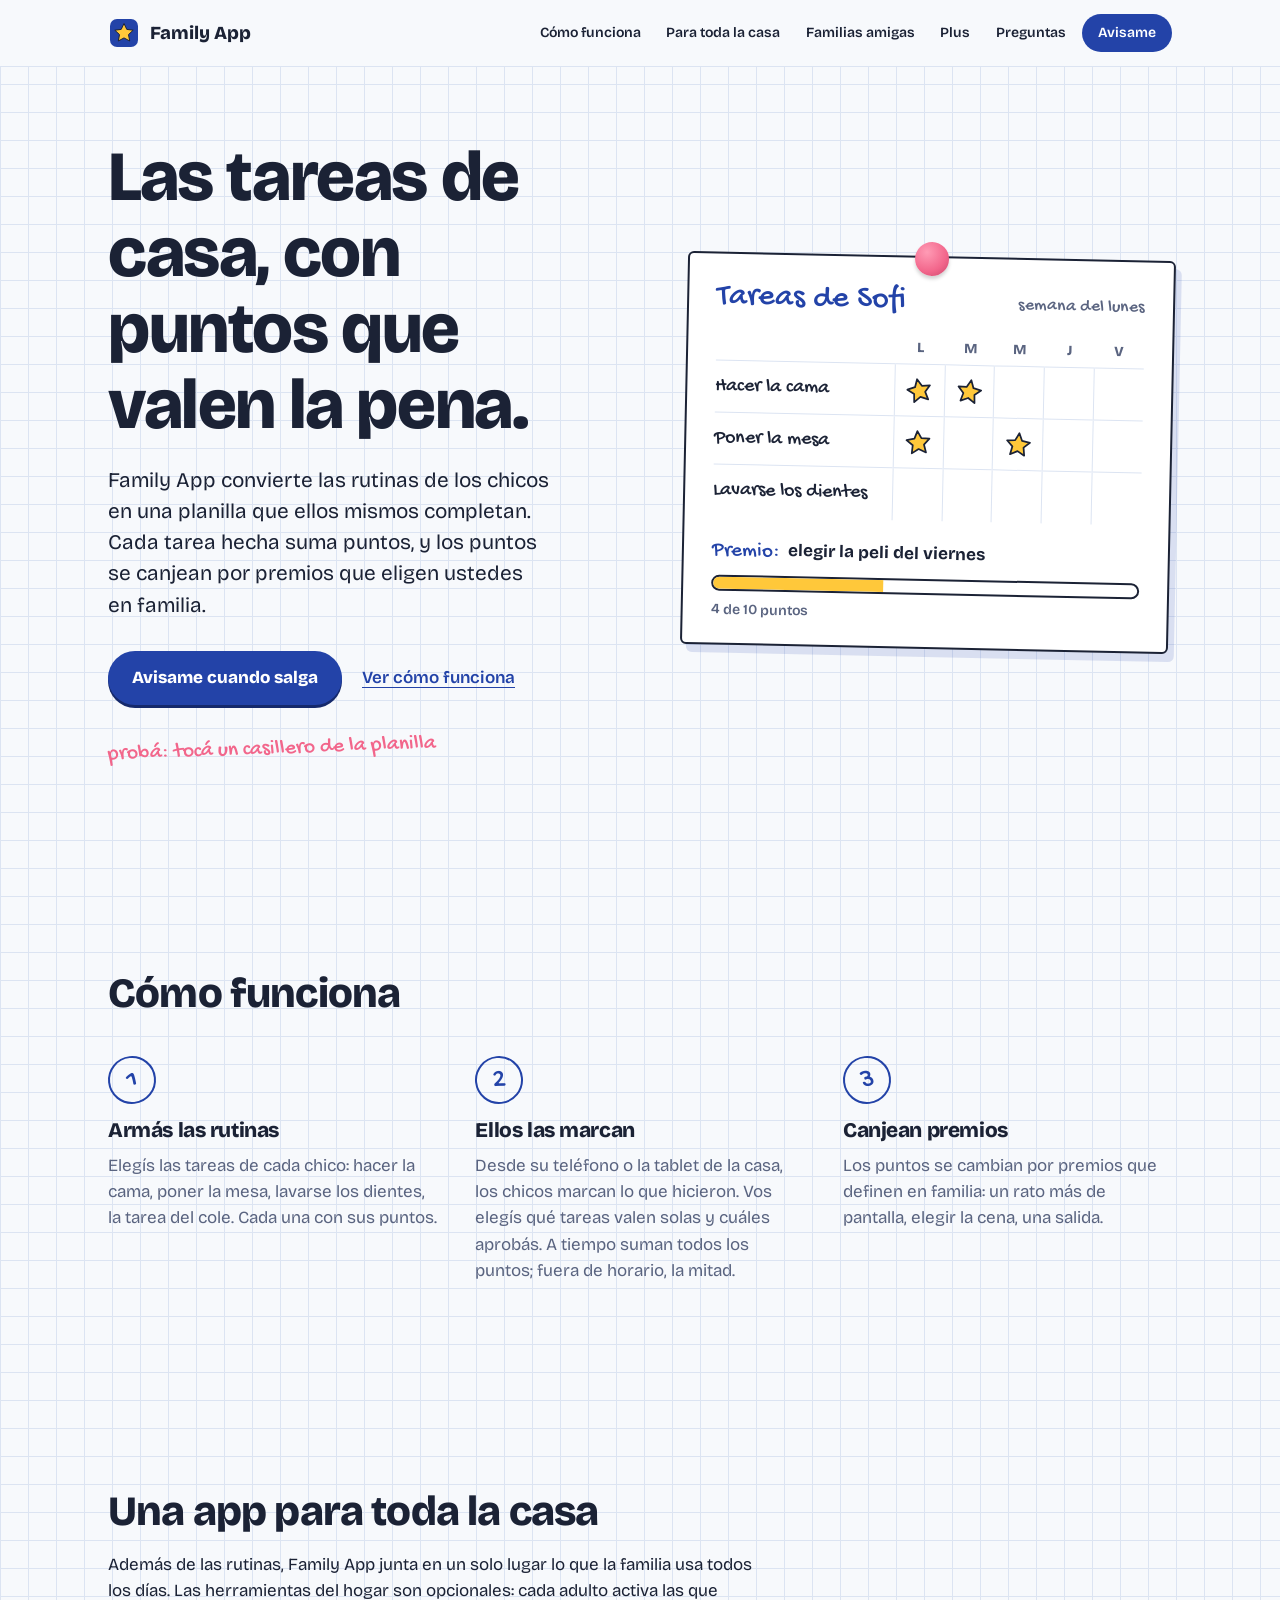
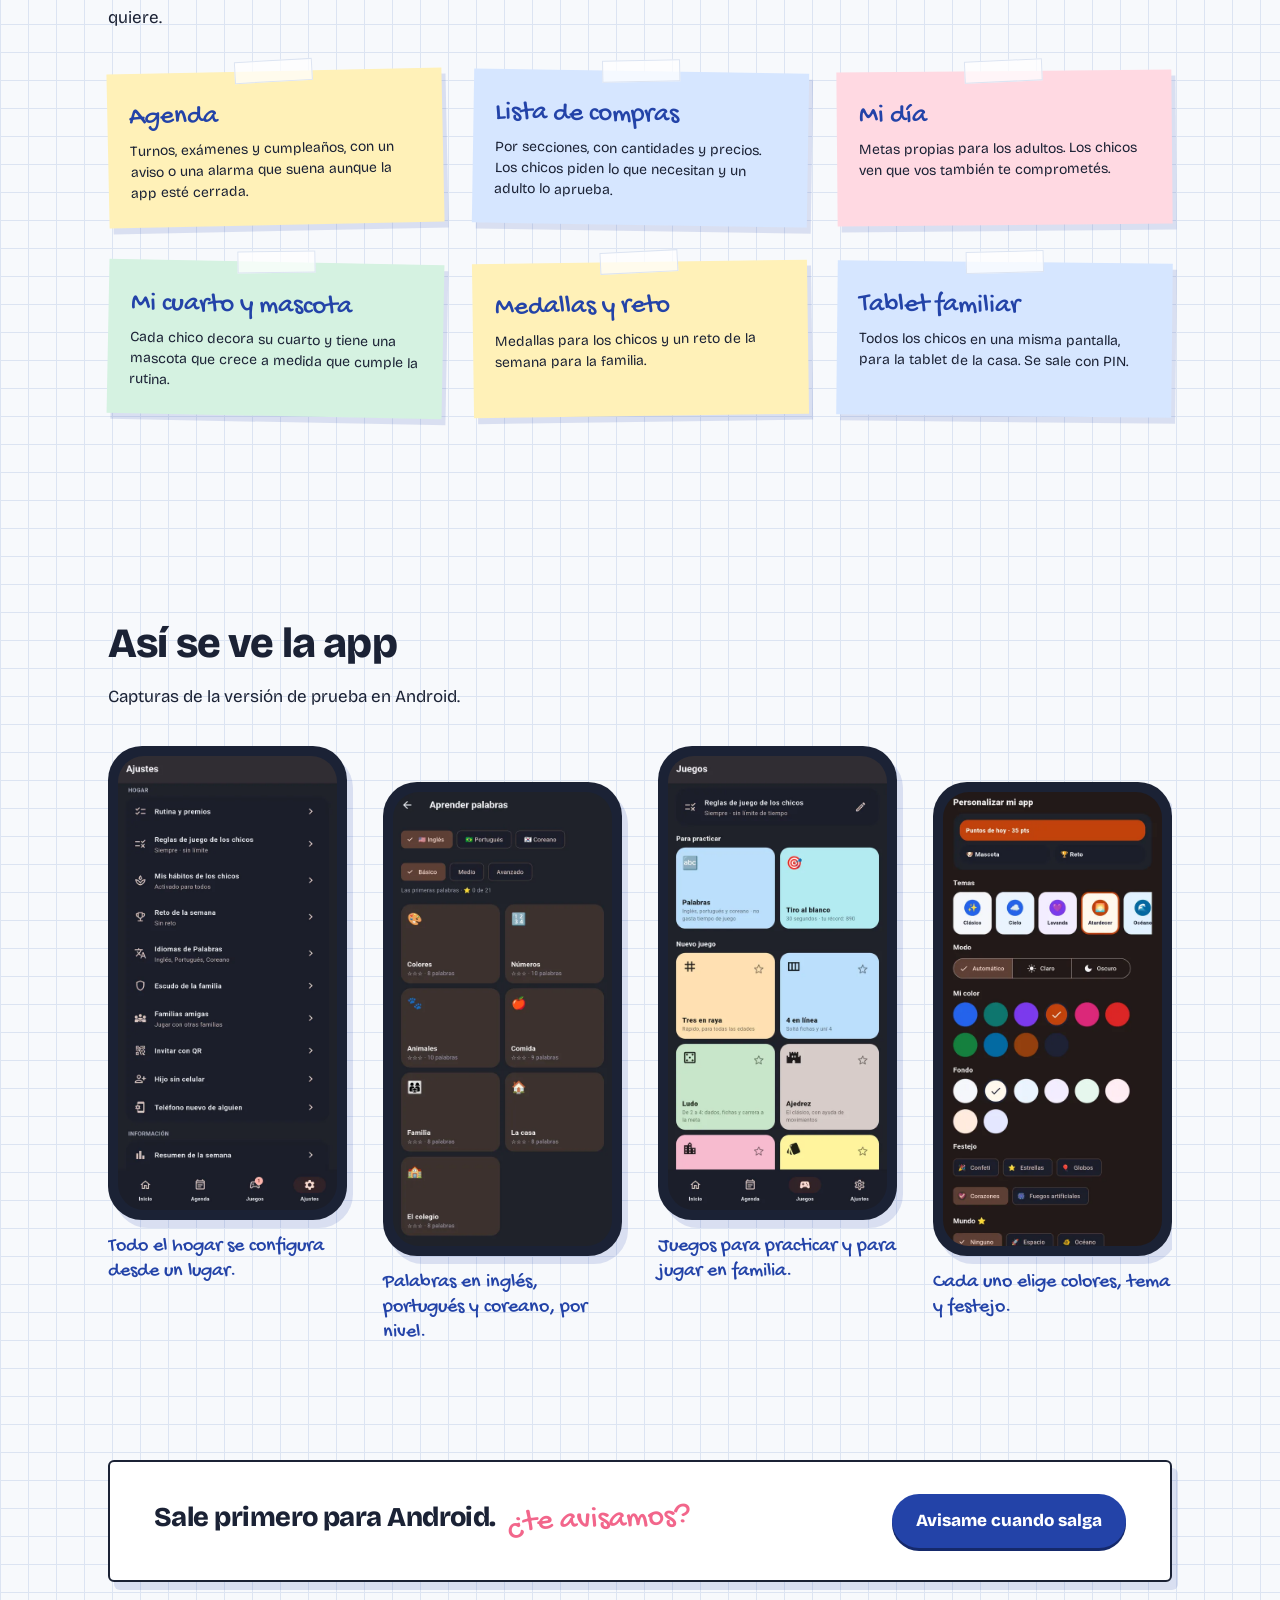
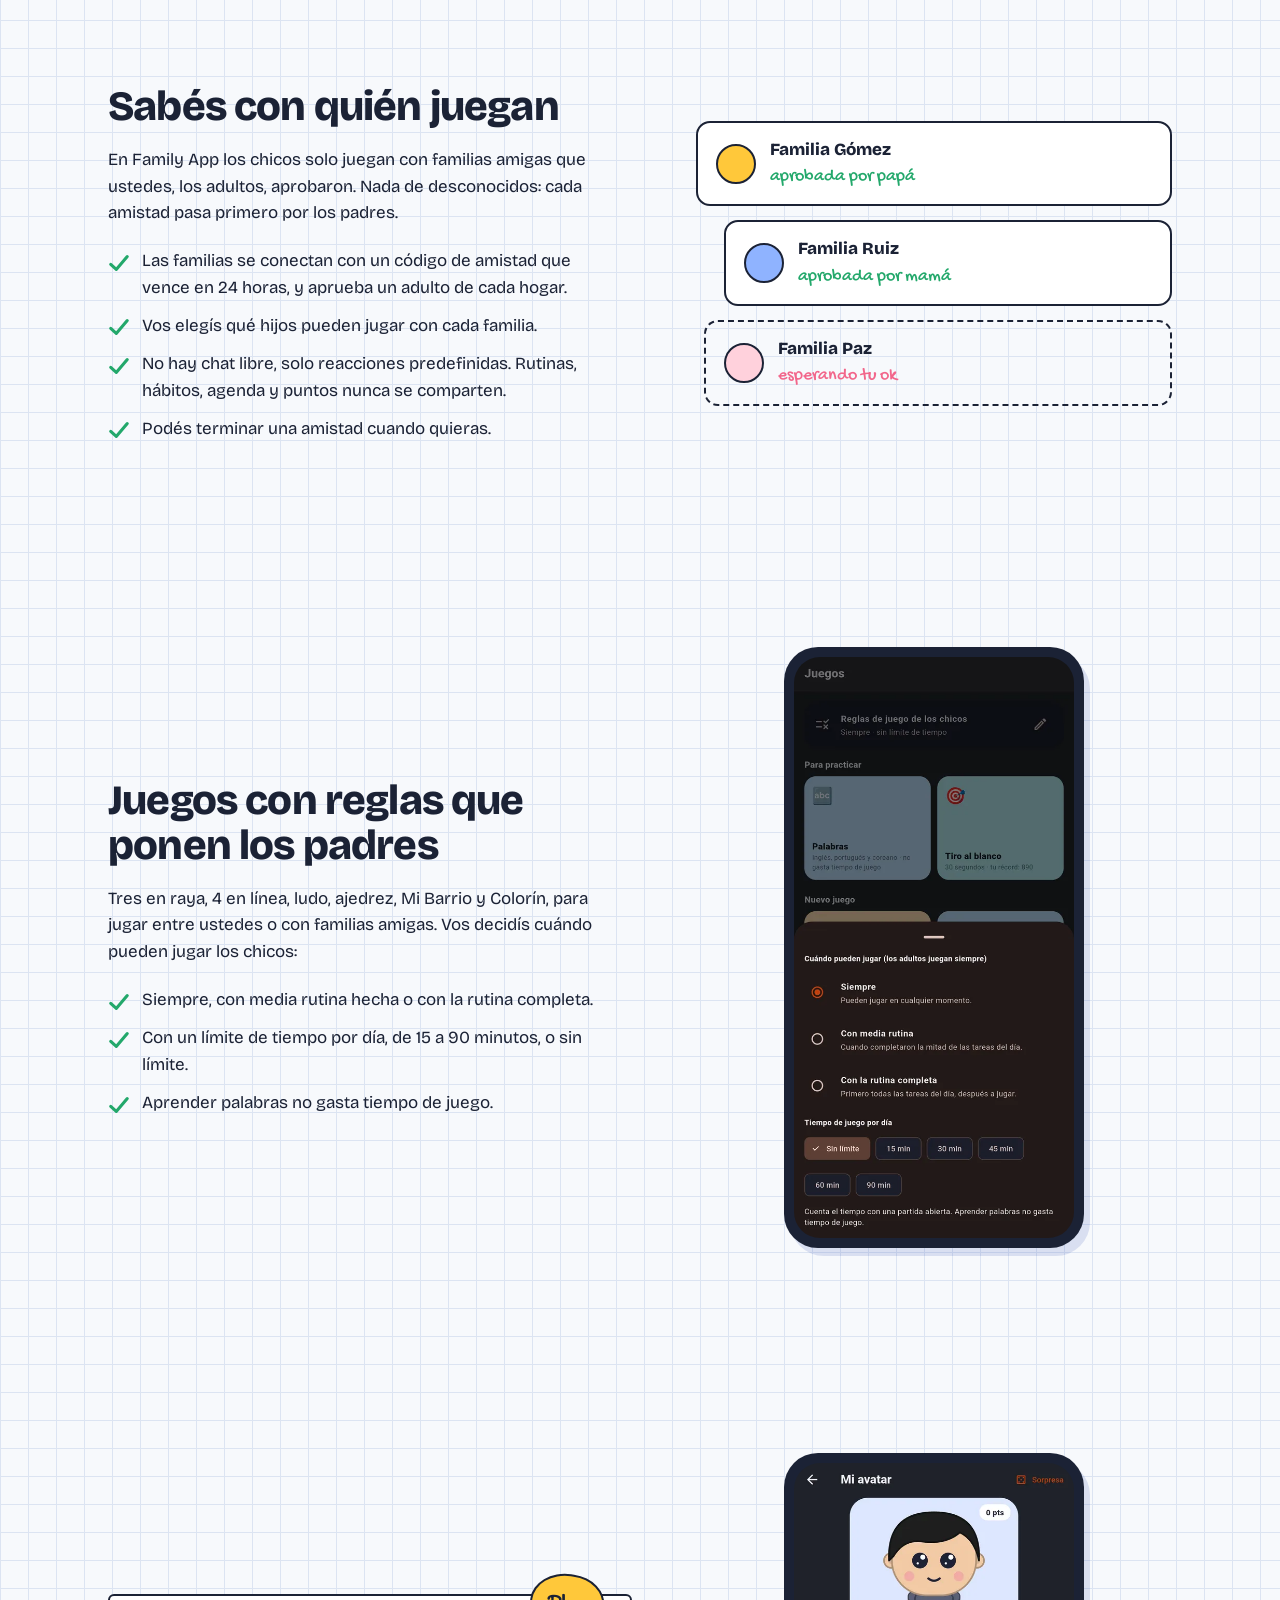
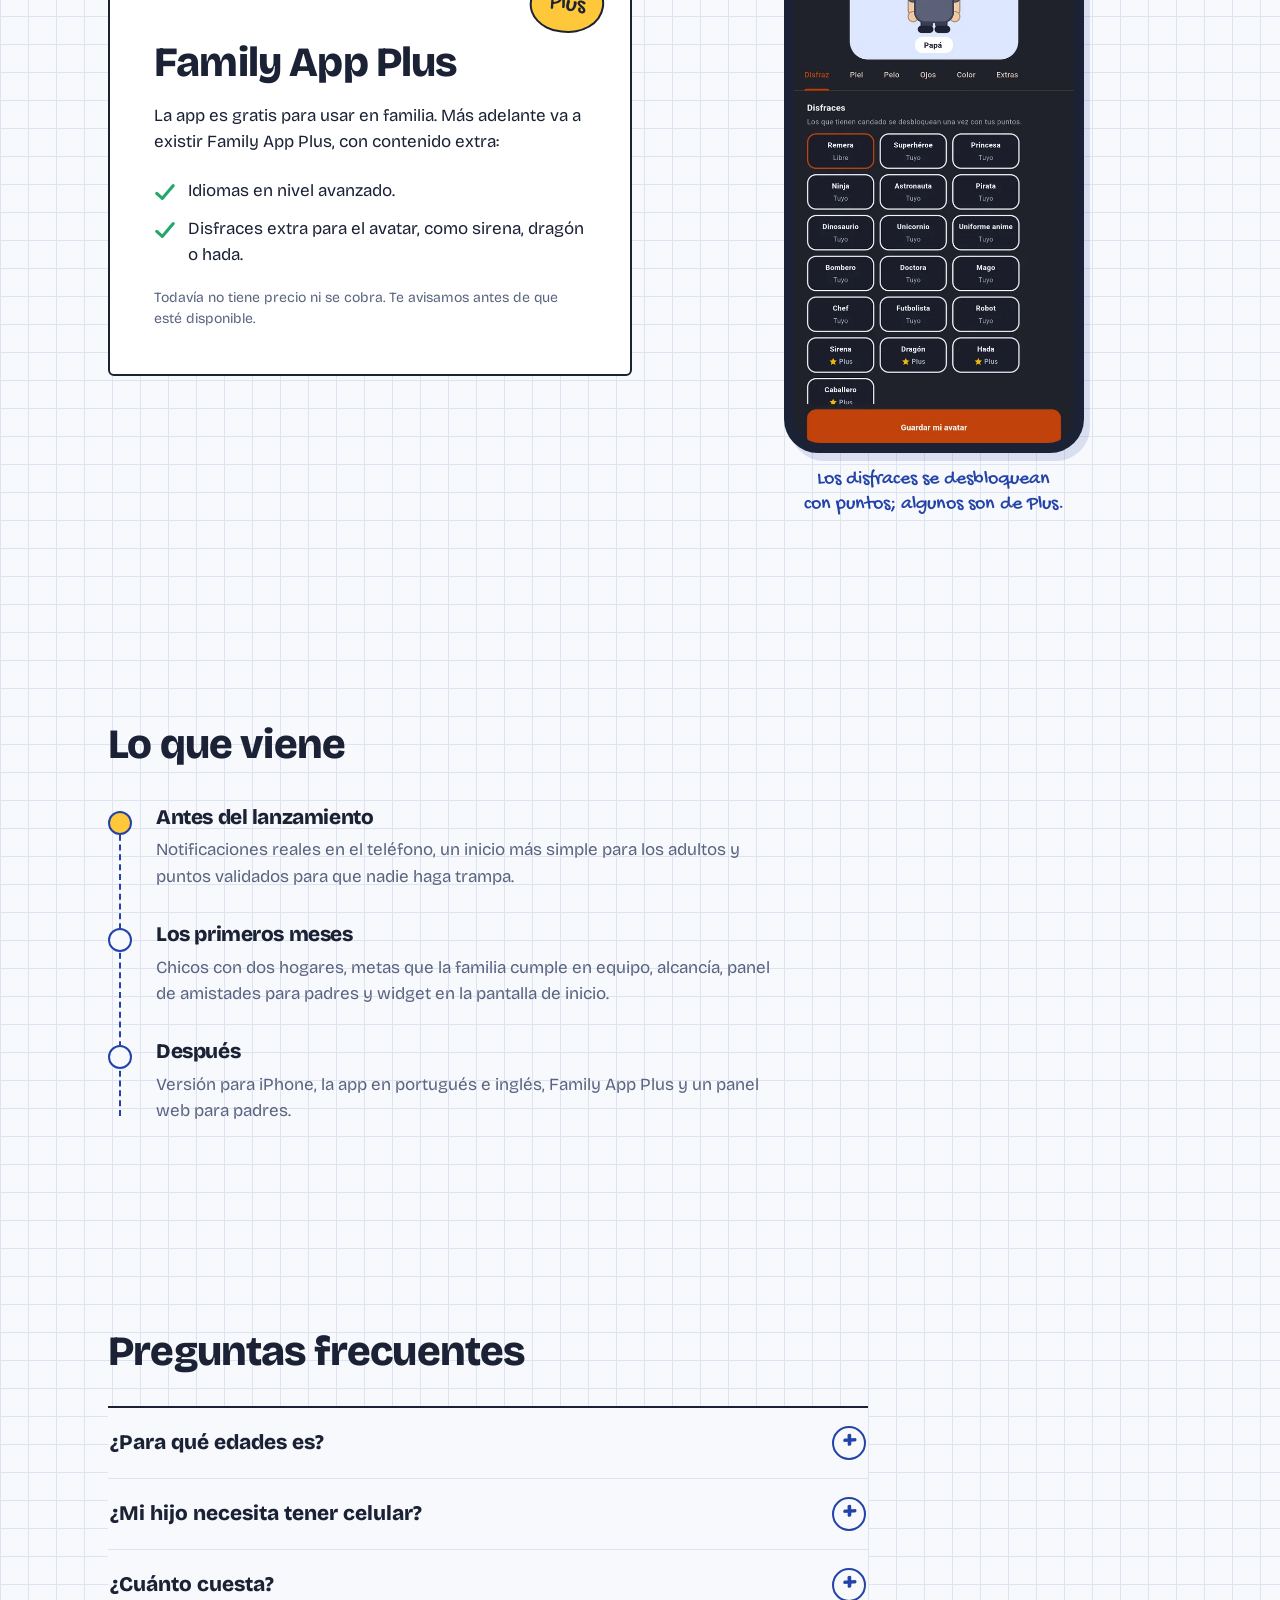
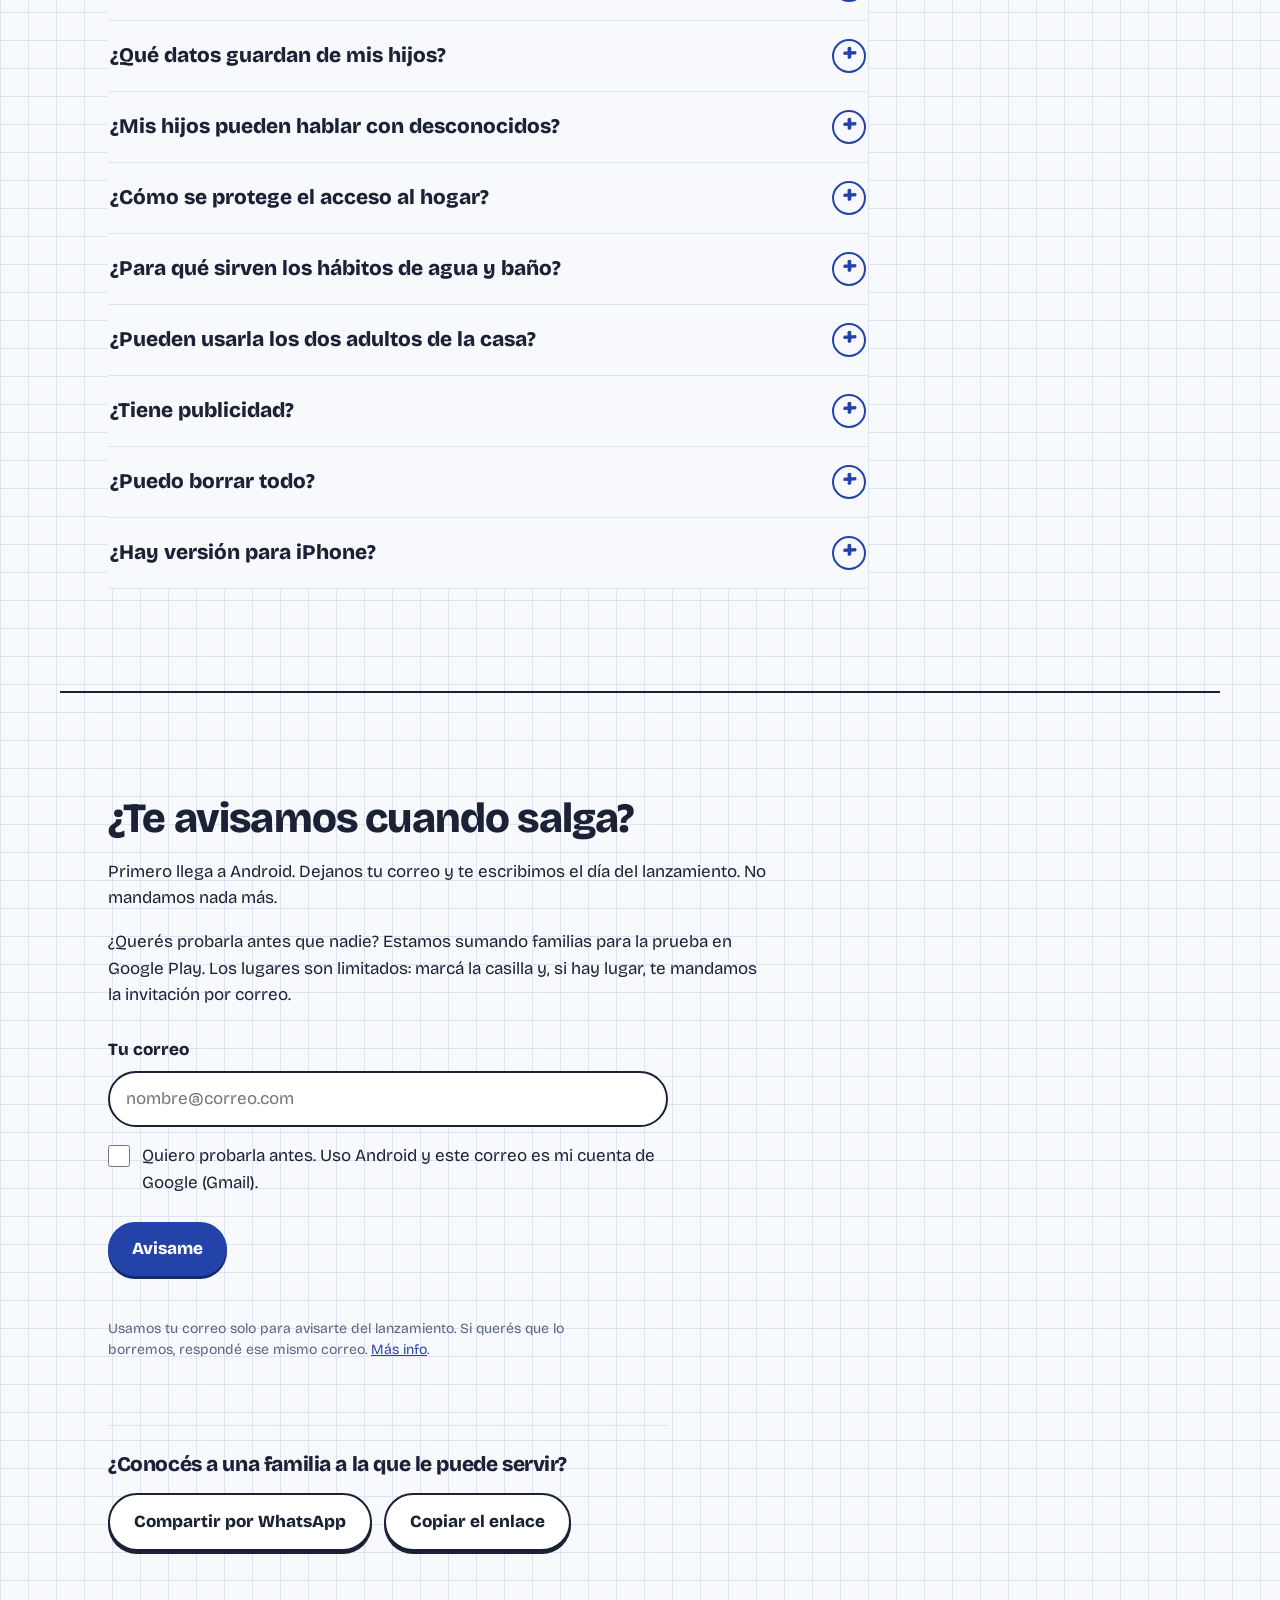
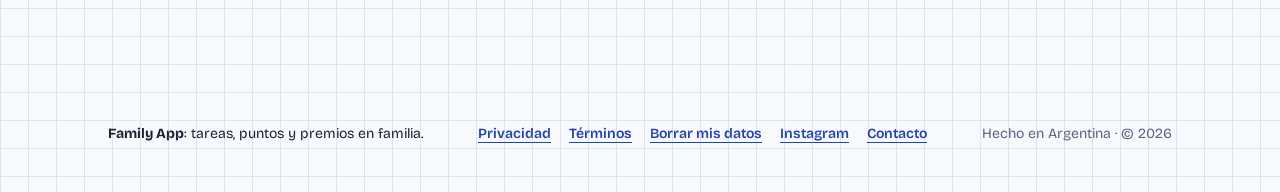
==== commit e1f67ff0: "Versionar estilos y script" ====
--- a/index.html
+++ b/index.html
@@ -42,7 +42,7 @@
   }
   </script>
   <link rel="preload" href="assets/fuentes/bricolage-grotesque.woff2" as="font" type="font/woff2" crossorigin>
-  <link rel="stylesheet" href="styles.css">
+  <link rel="stylesheet" href="styles.css?v=4">
   <script>document.documentElement.classList.add("js")</script>
 </head>
 <body>
@@ -358,6 +358,6 @@
     <p class="muted">Hecho en Argentina · © <span id="year">2026</span></p>
   </footer>
 
-  <script src="main.js"></script>
+  <script src="main.js?v=4"></script>
 </body>
 </html>
